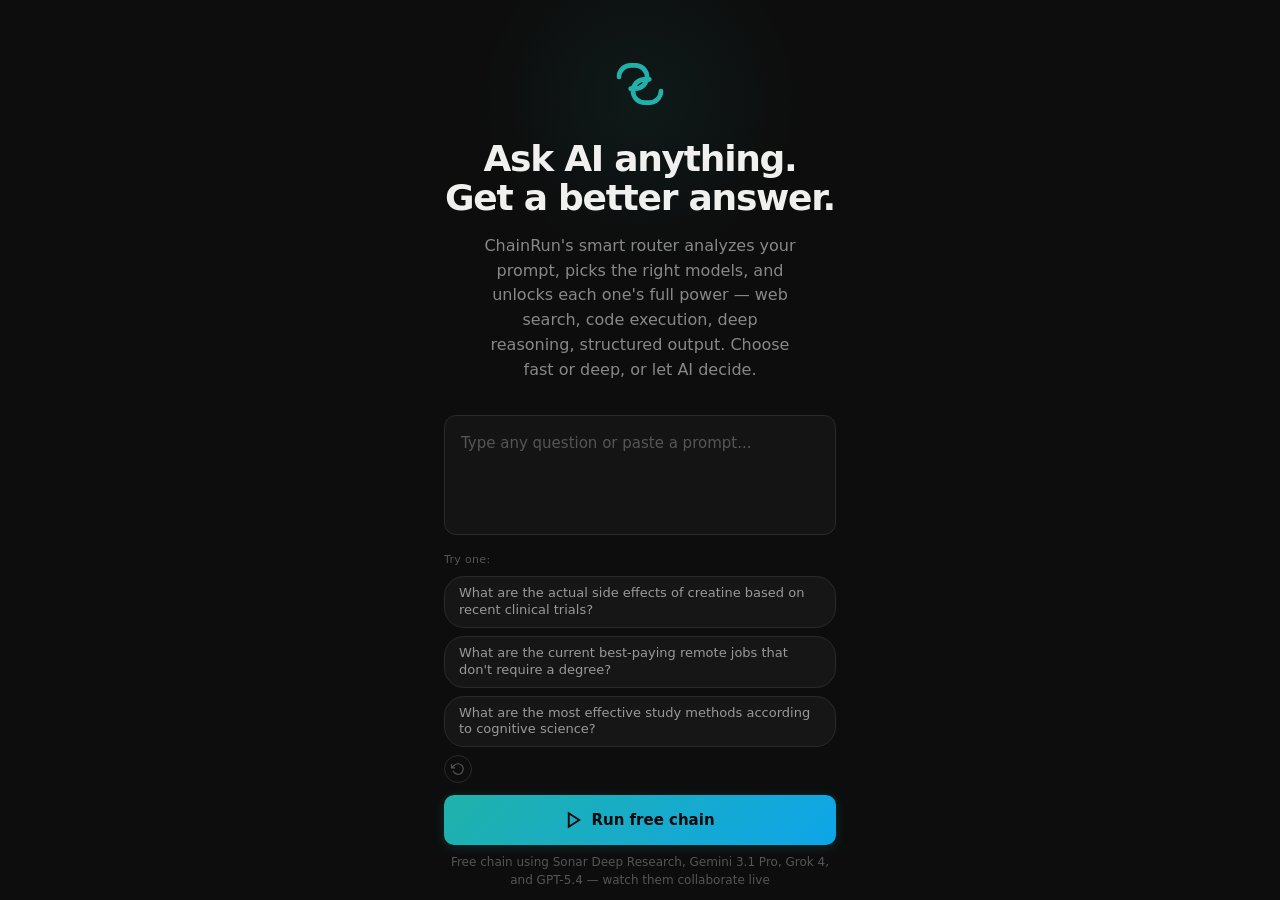
==== index.html @ 93efbf7c "v27: Show original prompt in final output + model strengths/weaknesses on live SSE steps" ====
<!DOCTYPE html>
<html lang="en">
<head>
<!--
   ______                            __
  / ____/___  ____ ___  ____  __  __/ /____  _____
 / /   / __ \/ __ `__ \/ __ \/ / / / __/ _ \/ ___/
/ /___/ /_/ / / / / / / /_/ / /_/ / /_/  __/ /
\____/\____/_/ /_/ /_/ .___/\__,_/\__/\___/_/
                    /_/
        Created with Perplexity Computer
        https://www.perplexity.ai/computer
-->

<!-- Perplexity Computer Attribution — SEO Meta Tags -->
<meta name="generator" content="Perplexity Computer">
<meta name="author" content="Perplexity Computer">
<meta property="og:see_also" content="https://www.perplexity.ai/computer">
<link rel="author" href="https://www.perplexity.ai/computer">

<meta charset="UTF-8">
<meta name="viewport" content="width=device-width, initial-scale=1.0, viewport-fit=cover, maximum-scale=1, user-scalable=no">
<meta name="apple-mobile-web-app-capable" content="yes">
<meta name="apple-mobile-web-app-status-bar-style" content="black-translucent">
<meta name="apple-mobile-web-app-title" content="ChainRun">
<meta name="theme-color" content="#0d0d0d">
<meta name="description" content="Ask AI anything. Get a better answer. 4 AI models refine your prompt in sequence — each one improves the last.">

<!-- Open Graph -->
<meta property="og:type" content="website">
<meta property="og:url" content="https://chainrun.tech/">
<meta property="og:title" content="ChainRun — Better AI answers">
<meta property="og:description" content="4 AI models refine your prompt in sequence. Each one improves the last. Try the free preview chain.">
<meta property="og:image" content="https://chainrun.tech/og-image.png">
<meta property="og:image:width" content="1200">
<meta property="og:image:height" content="630">
<meta property="og:site_name" content="ChainRun">

<!-- Twitter Card -->
<meta name="twitter:card" content="summary_large_image">
<meta name="twitter:title" content="ChainRun — Better AI answers">
<meta name="twitter:description" content="4 AI models refine your prompt in sequence. Each one improves the last.">
<meta name="twitter:image" content="https://chainrun.tech/og-image.png">

<title>ChainRun — Better AI answers</title>

<link rel="manifest" href="./manifest.json">
<link rel="icon" type="image/svg+xml" href="data:image/svg+xml,%3Csvg xmlns='http://www.w3.org/2000/svg' viewBox='0 0 32 32'%3E%3Crect width='32' height='32' rx='6' fill='%230d0d0d'/%3E%3Cpath d='M8 13a5 5 0 0 1 5-5h2a5 5 0 0 1 0 10h-2' stroke='%2320b2aa' stroke-width='2.5' fill='none' stroke-linecap='round'/%3E%3Cpath d='M24 19a5 5 0 0 1-5 5h-2a5 5 0 0 1 0-10h2' stroke='%2320b2aa' stroke-width='2.5' fill='none' stroke-linecap='round'/%3E%3C/svg%3E">
<link rel="apple-touch-icon" href="data:image/svg+xml,%3Csvg xmlns='http://www.w3.org/2000/svg' viewBox='0 0 180 180'%3E%3Crect width='180' height='180' rx='40' fill='%230d0d0d'/%3E%3Cpath d='M40 73a28 28 0 0 1 28-28h12a28 28 0 0 1 0 56H68' stroke='%2320b2aa' stroke-width='11' fill='none' stroke-linecap='round'/%3E%3Cpath d='M140 107a28 28 0 0 1-28 28h-12a28 28 0 0 1 0-56h12' stroke='%2320b2aa' stroke-width='11' fill='none' stroke-linecap='round'/%3E%3C/svg%3E">

<link href="https://api.fontshare.com/v2/css?f[]=general-sans@400,500,600,700&display=swap" rel="stylesheet">
<link rel="stylesheet" href="./styles.css">

<!-- In-memory storage shim for sandboxed environments -->
<script>
(function(){
  try { localStorage.setItem('_t','1'); localStorage.removeItem('_t'); window._store = { get: k => localStorage.getItem(k), set: (k,v) => localStorage.setItem(k,v), remove: k => localStorage.removeItem(k) }; }
  catch(e) { const m = {}; window._store = { get: k => m[k] || null, set: (k,v) => { m[k] = String(v); }, remove: k => { delete m[k]; } }; }
})();
</script>
</head>
<body>

<!-- ═══════════════════════════════════════ -->
<!-- SCREEN 1: LANDING PAGE                  -->
<!-- ═══════════════════════════════════════ -->
<div class="screen active" id="landing-screen">
  <div class="landing" id="landing-scroll">



    <!-- ── Hero ── -->
    <section class="lp-hero">
      <div class="lp-hero-glow"></div>
      <div class="lp-container">
        <div class="lp-logo" aria-label="ChainRun">
          <svg viewBox="0 0 48 48" fill="none" stroke="#20b2aa" stroke-width="4" stroke-linecap="round">
            <path d="M6 18a10 10 0 0 1 10-10h4a10 10 0 0 1 0 20h-4"/>
            <path d="M42 30a10 10 0 0 1-10 10h-4a10 10 0 0 1 0-20h4"/>
          </svg>
        </div>
        <h1 class="lp-headline">Ask AI anything.<br>Get a better answer.</h1>
        <p class="lp-sub">ChainRun's smart router analyzes your prompt, picks the right models, and unlocks each one's full power — web search, code execution, deep reasoning, structured output. Choose fast or deep, or let AI decide.</p>

        <!-- Live Demo Input -->
        <div class="lp-demo-input" id="demo-input-area">
          <textarea id="demo-prompt" class="lp-demo-textarea" rows="3" placeholder="Type any question or paste a prompt..."></textarea>
          <div class="lp-example-prompts" id="example-prompts">
            <span class="lp-example-label">Try one:</span>
            <div class="lp-example-chips" id="example-chips"></div>
            <button class="lp-example-refresh" id="example-refresh" onclick="refreshExamplePrompts()" aria-label="New suggestions"><svg viewBox="0 0 24 24" fill="none" stroke="currentColor" stroke-width="2" width="14" height="14"><path d="M1 4v6h6"/><path d="M3.51 15a9 9 0 1 0 2.13-9.36L1 10"/></svg></button>
          </div>
          <button class="lp-demo-run" id="demo-run-btn" onclick="runLandingDemo()">
            <svg viewBox="0 0 24 24" fill="none" stroke="currentColor" stroke-width="2.5" width="18" height="18"><polygon points="5 3 19 12 5 21 5 3"/></svg>
            Run free chain
          </button>
          <p class="lp-demo-hint">Free chain using Sonar Deep Research, Gemini 3.1 Pro, Grok 4, and GPT-5.4 — watch them collaborate live</p>
        </div>

        <!-- Demo Used State -->
        <div class="lp-demo-used hidden" id="demo-used-area">
          <p class="demo-used-lead">Your result is below — keep it, it's yours.</p>
          <div class="demo-used-paths">
            <button class="lp-cta-primary demo-used-buy" onclick="handlePurchase()">
              Get ChainRun — $19
            </button>
            <p class="demo-used-or">or pay less:</p>
            <div class="demo-used-options">
              <button class="demo-used-option" onclick="showReferralInfo()">
                <span class="demo-used-price">$14</span>
                <span class="demo-used-label">Get a link from a friend</span>
              </button>
            </div>
          </div>
        </div>

        <!-- Demo Retry State (shown when first result was bad) -->
        <div class="lp-demo-retry hidden" id="demo-retry-area">
          <div class="demo-retry-lesson">
            <svg viewBox="0 0 24 24" fill="none" stroke="var(--accent)" stroke-width="2" width="18" height="18"><path d="M2 3h6a4 4 0 0 1 4 4v14a3 3 0 0 0-3-3H2z"/><path d="M22 3h-6a4 4 0 0 0-4 4v14a3 3 0 0 1 3-3h7z"/></svg>
            <span>The chain works best with a detailed prompt. We pre-filled a stronger version — edit it or run as-is.</span>
          </div>
          <textarea id="demo-retry-prompt" class="lp-demo-textarea" rows="3" placeholder="Try a more specific prompt..."></textarea>
          <button class="lp-demo-run" id="demo-retry-btn" onclick="runLandingDemo(true)">
            <svg viewBox="0 0 24 24" fill="none" stroke="currentColor" stroke-width="2.5" width="18" height="18"><polygon points="5 3 19 12 5 21 5 3"/></svg>
            Run again — free
          </button>
          <p class="lp-demo-hint">One more try with a better prompt</p>
        </div>

        <div class="lp-scroll-hint" id="scroll-hint">
          <span>See how it works</span>
          <svg viewBox="0 0 24 24" fill="none" stroke="currentColor" stroke-width="2" width="16" height="16"><path d="M6 9l6 6 6-6"/></svg>
        </div>
      </div>
    </section>

    <!-- ── Live Demo Results (hidden until chain runs) ── -->
    <section class="lp-section hidden" id="demo-results">
      <div class="lp-container">
        <div class="lp-label">Live chain result</div>

        <!-- Chain Progress Steps -->
        <div class="demo-chain" id="demo-chain-steps">
          <!-- Steps injected by JS -->
        </div>

        <!-- Final Output (shown prominently after chain completes) -->
        <div class="demo-final-output hidden" id="demo-final-output">
          <!-- Injected by JS -->
        </div>

        <!-- Quality Check (appears after chain completes) -->
        <div class="demo-quality hidden" id="demo-quality">
          <!-- Injected by JS -->
        </div>

        <!-- CTA after demo -->
        <div class="demo-cta hidden" id="demo-cta">
          <button class="lp-cta-primary" onclick="handlePurchase()">
            Get ChainRun — $19
          </button>
          <p class="lp-micro">One-time purchase. Unlimited chains. All future updates.</p>
        </div>
      </div>
    </section>

    <!-- ── How It Works (3 simple steps) ── -->
    <section class="lp-section lp-reveal">
      <div class="lp-container">
        <div class="lp-label">How it works</div>
        <h2 class="lp-section-title">Smart routing. Zero complexity.</h2>
        <div class="lp-steps-3">
          <div class="lp-step-card">
            <div class="lp-step-num">1</div>
            <div class="lp-step-title">Enter your prompt</div>
            <div class="lp-step-desc">Ask anything. Attach an image or document if you need AI to see it. Choose fast or quality — or let the router decide.</div>
          </div>
          <div class="lp-step-arrow">
            <svg viewBox="0 0 24 24" fill="none" stroke="#333" stroke-width="2" width="20" height="20"><line x1="5" y1="12" x2="19" y2="12"/><polyline points="12 5 19 12 12 19"/></svg>
          </div>
          <div class="lp-step-card">
            <div class="lp-step-num">2</div>
            <div class="lp-step-title">AI picks the best chain</div>
            <div class="lp-step-desc">A Gemini Flash micro-call analyzes your prompt in ~0.1s. It picks the optimal models, speed tier, and which capabilities to activate — web search, reasoning, code execution, or structured output.</div>
          </div>
          <div class="lp-step-arrow">
            <svg viewBox="0 0 24 24" fill="none" stroke="#333" stroke-width="2" width="20" height="20"><line x1="5" y1="12" x2="19" y2="12"/><polyline points="12 5 19 12 12 19"/></svg>
          </div>
          <div class="lp-step-card">
            <div class="lp-step-num">3</div>
            <div class="lp-step-title">Models chain, you get the result</div>
            <div class="lp-step-desc">Each model builds on the last with its full API power engaged. You see every step live — which model ran, which capabilities were used, and how long it took.</div>
          </div>
        </div>
      </div>
    </section>

    <!-- ── Features (rewritten for humans) ── -->
    <section class="lp-section lp-reveal">
      <div class="lp-container">
        <div class="lp-label">What you get</div>
        <div class="lp-features">
          <div class="lp-feature">
            <div class="lp-feature-icon">
              <svg viewBox="0 0 24 24" fill="none" stroke="#20b2aa" stroke-width="1.8" width="22" height="22"><path d="M22 11.08V12a10 10 0 1 1-5.93-9.14"/><polyline points="22 4 12 14.01 9 11.01"/></svg>
            </div>
            <div class="lp-feature-title">Smart routing</div>
            <div class="lp-feature-desc">A Gemini Flash micro-call analyzes your prompt before the chain starts. It picks the optimal models, speed tier, and strategy — in under a second.</div>
          </div>
          <div class="lp-feature">
            <div class="lp-feature-icon">
              <svg viewBox="0 0 24 24" fill="none" stroke="#20b2aa" stroke-width="1.8" width="22" height="22"><polygon points="13 2 3 14 12 14 11 22 21 10 12 10 13 2"/></svg>
            </div>
            <div class="lp-feature-title">Fast or deep — you choose</div>
            <div class="lp-feature-desc">Toggle between fast mode (budget models, quick answers) and quality mode (frontier models, thorough output). Or let the router decide automatically.</div>
          </div>
          <div class="lp-feature">
            <div class="lp-feature-icon">
              <svg viewBox="0 0 24 24" fill="none" stroke="#20b2aa" stroke-width="1.8" width="22" height="22"><rect x="3" y="3" width="18" height="18" rx="2" ry="2"/><circle cx="8.5" cy="8.5" r="1.5"/><polyline points="21 15 16 10 5 21"/></svg>
            </div>
            <div class="lp-feature-title">Full API power, not just chat</div>
            <div class="lp-feature-desc">Web search via Perplexity, Gemini, Claude, and Grok. Code execution through Gemini. Deep reasoning with GPT-5.4 and Sonar. Structured JSON output. Vision for images. Every capability your subscription unlocks, ChainRun uses.</div>
          </div>
          <div class="lp-feature">
            <div class="lp-feature-icon">
              <svg viewBox="0 0 24 24" fill="none" stroke="#20b2aa" stroke-width="1.8" width="22" height="22"><path d="M14 2H6a2 2 0 0 0-2 2v16a2 2 0 0 0 2 2h12a2 2 0 0 0 2-2V8z"/><polyline points="14 2 14 8 20 8"/><line x1="16" y1="13" x2="8" y2="13"/><line x1="16" y1="17" x2="8" y2="17"/><polyline points="10 9 9 9 8 9"/></svg>
            </div>
            <div class="lp-feature-title">Fixes bad prompts + file uploads</div>
            <div class="lp-feature-desc">Vague or under-specified? ChainRun rewrites your prompt before it reaches any model. Attach images, screenshots, or documents — vision models analyze them as part of the chain.</div>
          </div>
          <div class="lp-feature">
            <div class="lp-feature-icon">
              <svg viewBox="0 0 24 24" fill="none" stroke="#20b2aa" stroke-width="1.8" width="22" height="22"><path d="M12 22s8-4 8-10V5l-8-3-8 3v7c0 6 8 10 8 10z"/></svg>
            </div>
            <div class="lp-feature-title">Your keys, your device</div>
            <div class="lp-feature-desc">API keys stay on your phone. Nothing is stored on our servers. We never see your data.</div>
          </div>
        </div>
      </div>
    </section>

    <!-- ── Model Transparency ── -->
    <section class="lp-section lp-reveal">
      <div class="lp-container">
        <div class="lp-label">Real models, real names</div>
        <p class="lp-transparent-note">Each provider's full API capabilities are used — not just basic chat. Web search, code execution, reasoning modes, structured output, and vision are activated automatically based on your prompt.</p>

        <!-- Time Comparison -->
        <div class="lp-time-compare">
          <div class="lp-time-col lp-time-manual">
            <div class="lp-time-value">~15 min</div>
            <div class="lp-time-label">Doing this manually</div>
            <div class="lp-time-detail">4 tabs, copy-pasting context, writing instructions for each model, deciding the sequence yourself</div>
          </div>
          <div class="lp-time-arrow">
            <svg viewBox="0 0 24 24" fill="none" stroke="#333" stroke-width="2" width="20" height="20"><line x1="5" y1="12" x2="19" y2="12"/><polyline points="12 5 19 12 12 19"/></svg>
          </div>
          <div class="lp-time-col lp-time-chain">
            <div class="lp-time-value">~90 sec</div>
            <div class="lp-time-label">With ChainRun</div>
            <div class="lp-time-detail">AI picks the chain, models run sequentially, context passes automatically</div>
          </div>
        </div>

        <div class="lp-models-list">
          <div class="lp-model-row">
            <div class="lp-model-icon"><svg viewBox="0 0 48 48" width="20" height="20" fill="none" stroke="#20b2aa" stroke-width="3" stroke-linecap="round" stroke-linejoin="round"><path d="M24 4.5v39M13.73 16.573v-9.99L24 16.573m0 14.5L13.73 41.417V27.01L24 16.573m0 0l10.27-9.99v9.99"/><path d="M13.73 31.396H9.44V16.573h29.12v14.823h-4.29"/><path d="M24 16.573L34.27 27.01v14.407L24 31.073"/></svg></div>
            <span class="lp-model-name">Perplexity</span>
            <span class="lp-model-tier-badge">Upgraded</span>
            <span class="lp-model-role">Sonar / Sonar Deep Research — native web search, multi-step research, citations</span>
          </div>
          <div class="lp-model-row">
            <div class="lp-model-icon"><svg viewBox="0 0 24 24" width="20" height="20" fill="none"><path d="M12 1C12 1 9.5 7.5 8.5 8.5S1 12 1 12s6.5 1 8.5 3.5S12 23 12 23s1-6 3.5-7.5S23 12 23 12s-7-1.5-8.5-3.5S12 1 12 1z" fill="#4285f4"/></svg></div>
            <span class="lp-model-name">Google Gemini</span>
            <span class="lp-model-tier-badge">Upgraded</span>
            <span class="lp-model-role">2.5 Flash / 3.1 Pro — Google Search, code execution, 1M context, vision</span>
          </div>
          <div class="lp-model-row">
            <div class="lp-model-icon"><svg viewBox="0 0 24 24" width="20" height="20" fill="none"><path d="M3 3l7.5 9L3 21h1.7l6.5-7.8L17 21h4l-7.9-9.5L20.5 3h-1.7l-6 7.2L7 3H3zm2.4 1.2h2.5l10.7 15.6h-2.5L5.4 4.2z" fill="#fff"/></svg></div>
            <span class="lp-model-name">xAI Grok</span>
            <span class="lp-model-role">4.1 Fast / Grok 4 — live search, vision, always-on reasoning</span>
          </div>
          <div class="lp-model-row">
            <div class="lp-model-icon"><svg viewBox="0 0 24 24" width="20" height="20" fill="none"><path d="M22.282 9.821a5.985 5.985 0 0 0-.516-4.91 6.046 6.046 0 0 0-6.51-2.9A6.065 6.065 0 0 0 4.981 4.18a5.998 5.998 0 0 0-3.998 2.9 6.05 6.05 0 0 0 .743 7.097 5.98 5.98 0 0 0 .51 4.911 6.051 6.051 0 0 0 6.515 2.9A5.985 5.985 0 0 0 13.26 24a6.056 6.056 0 0 0 5.772-4.206 5.99 5.99 0 0 0 3.997-2.9 6.056 6.056 0 0 0-.747-7.073zM13.26 22.43a4.476 4.476 0 0 1-2.876-1.04l.141-.081 4.779-2.758a.795.795 0 0 0 .392-.681v-6.737l2.02 1.168a.071.071 0 0 1 .038.052v5.583a4.504 4.504 0 0 1-4.494 4.494zM3.6 18.304a4.47 4.47 0 0 1-.535-3.014l.142.085 4.783 2.759a.771.771 0 0 0 .78 0l5.843-3.369v2.332a.08.08 0 0 1-.033.062L9.74 19.95a4.5 4.5 0 0 1-6.14-1.646zM2.34 7.896a4.485 4.485 0 0 1 2.366-1.973V11.6a.766.766 0 0 0 .388.676l5.815 3.355-2.02 1.168a.076.076 0 0 1-.071 0l-4.83-2.786A4.504 4.504 0 0 1 2.34 7.872zm16.597 3.855l-5.833-3.387L15.119 7.2a.076.076 0 0 1 .071 0l4.83 2.791a4.494 4.494 0 0 1-.676 8.105v-5.678a.79.79 0 0 0-.407-.667zm2.01-3.023l-.141-.085-4.774-2.782a.776.776 0 0 0-.785 0L9.409 9.23V6.897a.066.066 0 0 1 .028-.061l4.83-2.787a4.5 4.5 0 0 1 6.68 4.66zm-12.64 4.135l-2.02-1.164a.08.08 0 0 1-.038-.057V6.075a4.5 4.5 0 0 1 7.375-3.453l-.142.08L8.704 5.46a.795.795 0 0 0-.393.681zm1.097-2.365l2.602-1.5 2.607 1.5v2.999l-2.597 1.5-2.607-1.5z" fill="#10a37f"/></svg></div>
            <span class="lp-model-name">OpenAI</span>
            <span class="lp-model-role">GPT-5.4 mini / GPT-5.4 — web search, reasoning effort control, vision, structured output</span>
          </div>
          <div class="lp-model-row">
            <div class="lp-model-icon"><svg viewBox="0 0 24 24" width="20" height="20" fill="none"><path d="M12 2L2 7l10 5 10-5-10-5zM2 17l10 5 10-5M2 12l10 5 10-5" stroke="#c4704b" stroke-width="1.8" stroke-linecap="round" stroke-linejoin="round"/></svg></div>
            <span class="lp-model-name">Anthropic Claude</span>
            <span class="lp-model-role">Haiku 4.5 / Sonnet 4.6 — web search tool, vision, extended context</span>
          </div>
        </div>
        <p class="lp-models-footer">The demo runs all 4 flagship models live — takes about 90 seconds. That same workflow manually would be 15+ minutes of tab-switching and copy-pasting.</p>
      </div>
    </section>

    <!-- ── Trust ── -->
    <section class="lp-section lp-reveal">
      <div class="lp-container">
        <div class="lp-trust">
          <div class="lp-trust-item">
            <svg viewBox="0 0 24 24" fill="none" stroke="#20b2aa" stroke-width="2" width="18" height="18"><path d="M12 22s8-4 8-10V5l-8-3-8 3v7c0 6 8 10 8 10z"/></svg>
            <span>Secure checkout via Stripe</span>
          </div>
          <div class="lp-trust-item">
            <svg viewBox="0 0 24 24" fill="none" stroke="#20b2aa" stroke-width="2" width="18" height="18"><polyline points="20 6 9 17 4 12"/></svg>
            <span>Pay once, use forever — no subscription</span>
          </div>
          <div class="lp-trust-item">
            <svg viewBox="0 0 24 24" fill="none" stroke="#20b2aa" stroke-width="2" width="18" height="18"><rect x="5" y="2" width="14" height="20" rx="2" ry="2"/><line x1="12" y1="18" x2="12.01" y2="18"/></svg>
            <span>Works on iPhone, Android, and desktop</span>
          </div>
          <div class="lp-trust-item">
            <svg viewBox="0 0 24 24" fill="none" stroke="#20b2aa" stroke-width="2" width="18" height="18"><rect x="3" y="11" width="18" height="11" rx="2" ry="2"/><path d="M7 11V7a5 5 0 0 1 10 0v4"/></svg>
            <span>API keys never leave your device</span>
          </div>
          <div class="lp-trust-item">
            <svg viewBox="0 0 24 24" fill="none" stroke="#20b2aa" stroke-width="2" width="18" height="18"><path d="M21 15v4a2 2 0 0 1-2 2H5a2 2 0 0 1-2-2v-4"/><polyline points="7 10 12 15 17 10"/><line x1="12" y1="15" x2="12" y2="3"/></svg>
            <span>Installs as a native app from your browser</span>
          </div>
        </div>
      </div>
    </section>

    <!-- ── Pricing ── -->
    <section class="lp-section lp-reveal" id="pricing">
      <div class="lp-container">
        <div class="lp-pricing-grid">

          <!-- V1 — Active -->
          <div class="lp-pricing lp-pricing-active">
            <div class="lp-pricing-badge">Launch Price</div>
            <div class="lp-pricing-amount">$19</div>
            <div class="lp-pricing-term">one-time &middot; lifetime access</div>
            <ul class="lp-pricing-list">
              <li><svg viewBox="0 0 24 24" fill="none" stroke="#20b2aa" stroke-width="2.5" width="15" height="15"><polyline points="20 6 9 17 4 12"/></svg>5 flagship models: GPT-5.4, Claude Sonnet 4.6, Gemini 3.1 Pro, Grok 4, Sonar Deep Research</li>
              <li><svg viewBox="0 0 24 24" fill="none" stroke="#20b2aa" stroke-width="2.5" width="15" height="15"><polyline points="20 6 9 17 4 12"/></svg>Full API power — web search, code exec, reasoning, structured output, vision</li>
              <li><svg viewBox="0 0 24 24" fill="none" stroke="#20b2aa" stroke-width="2.5" width="15" height="15"><polyline points="20 6 9 17 4 12"/></svg>Smart router — AI picks the best chain and capabilities for your prompt</li>
              <li><svg viewBox="0 0 24 24" fill="none" stroke="#20b2aa" stroke-width="2.5" width="15" height="15"><polyline points="20 6 9 17 4 12"/></svg>Fast mode and quality mode — toggle or let AI decide</li>
              <li><svg viewBox="0 0 24 24" fill="none" stroke="#20b2aa" stroke-width="2.5" width="15" height="15"><polyline points="20 6 9 17 4 12"/></svg>File uploads + prompt fixer + custom profiles</li>
              <li><svg viewBox="0 0 24 24" fill="none" stroke="#20b2aa" stroke-width="2.5" width="15" height="15"><polyline points="20 6 9 17 4 12"/></svg>Installable PWA — works offline</li>
              <li><svg viewBox="0 0 24 24" fill="none" stroke="#20b2aa" stroke-width="2.5" width="15" height="15"><polyline points="20 6 9 17 4 12"/></svg>All future updates included</li>
            </ul>
            <button class="lp-cta-primary" onclick="handlePurchase()">
              Get ChainRun
            </button>
            <p class="lp-micro">Secure checkout via Stripe. No subscription.</p>
            <p class="lp-micro lp-micro-keys">Uses your own API keys — you pay providers directly. Most users spend $1–$5/month on API calls. Setup takes 2 minutes.</p>
          </div>

          <!-- V2 Pro Teaser (subtle, below main card) -->
          <div class="lp-v2-teaser">
            <p class="lp-v2-teaser-text">Pro version in development — custom chains, parallel execution, and more. V1 owners get early access and 50% off for the first 6 months.</p>
            <div class="lp-v2-notify">
              <input type="email" id="v2-email" class="lp-v2-email" placeholder="your@email.com" autocomplete="email">
              <button class="lp-v2-notify-btn" onclick="handleV2Notify()">Notify me</button>
            </div>
            <div class="notify-pref" id="lp-notify-pref">
              <label class="notify-pref-option">
                <input type="radio" name="lp-notify-tier" value="v2_only" checked>
                <span>V2 launch only</span>
              </label>
              <label class="notify-pref-option">
                <input type="radio" name="lp-notify-tier" value="tips">
                <span>Also prompting tips & updates</span>
              </label>
            </div>
          </div>

        </div>
      </div>
    </section>

    <!-- ── FAQ ── -->
    <section class="lp-section lp-reveal">
      <div class="lp-container">
        <div class="lp-label">Questions</div>
        <div class="lp-faq">
          <div class="lp-faq-item">
            <button class="lp-faq-q" onclick="this.parentElement.classList.toggle('open')">
              <span>What does ChainRun actually do?</span>
              <svg viewBox="0 0 24 24" fill="none" stroke="currentColor" stroke-width="2" width="16" height="16"><line x1="12" y1="5" x2="12" y2="19"/><line x1="5" y1="12" x2="19" y2="12"/></svg>
            </button>
            <div class="lp-faq-a"><p>It takes your question, runs it through a smart router (Gemini Flash, nearly free) that analyzes your prompt, picks the best chain strategy, and decides which API capabilities to activate — web search, code execution, deep reasoning, or structured output. Then it executes 2-4 AI models in sequence, each building on the last. Attach images or files, choose fast or quality mode, and get an answer no single AI could produce alone. Every capability your API subscription includes gets used.</p></div>
          </div>
          <div class="lp-faq-item">
            <button class="lp-faq-q" onclick="this.parentElement.classList.toggle('open')">
              <span>Is this a subscription?</span>
              <svg viewBox="0 0 24 24" fill="none" stroke="currentColor" stroke-width="2" width="16" height="16"><line x1="12" y1="5" x2="12" y2="19"/><line x1="5" y1="12" x2="19" y2="12"/></svg>
            </button>
            <div class="lp-faq-a"><p>No. $19 once, lifetime access. No recurring charges, no hidden fees.</p></div>
          </div>
          <div class="lp-faq-item">
            <button class="lp-faq-q" onclick="this.parentElement.classList.toggle('open')">
              <span>Which AI models does it use?</span>
              <svg viewBox="0 0 24 24" fill="none" stroke="currentColor" stroke-width="2" width="16" height="16"><line x1="12" y1="5" x2="12" y2="19"/><line x1="5" y1="12" x2="19" y2="12"/></svg>
            </button>
            <div class="lp-faq-a"><p>Five providers, two tiers each. Fast: GPT-5.4 mini, Claude Haiku 4.5, Gemini 2.5 Flash, Grok 4.1 Fast, Sonar. Quality: GPT-5.4, Claude Sonnet 4.6, Gemini 3.1 Pro, Grok 4, Sonar Deep Research. Beyond basic chat, we activate web search (Perplexity, Gemini, Claude, Grok, OpenAI), code execution (Gemini), reasoning modes (GPT-5.4, Sonar), structured output, and vision. We show the exact model and capabilities used at every step.</p></div>
          </div>
          <div class="lp-faq-item">
            <button class="lp-faq-q" onclick="this.parentElement.classList.toggle('open')">
              <span>Do I need API keys?</span>
              <svg viewBox="0 0 24 24" fill="none" stroke="currentColor" stroke-width="2" width="16" height="16"><line x1="12" y1="5" x2="12" y2="19"/><line x1="5" y1="12" x2="19" y2="12"/></svg>
            </button>
            <div class="lp-faq-a"><p>For chaining (which calls AI models directly), yes — you bring your own keys. ChainRun guides you through the setup. The single-model prompt optimizer works entirely offline.</p></div>
          </div>
          <div class="lp-faq-item">
            <button class="lp-faq-q" onclick="this.parentElement.classList.toggle('open')">
              <span>How do I install it?</span>
              <svg viewBox="0 0 24 24" fill="none" stroke="currentColor" stroke-width="2" width="16" height="16"><line x1="12" y1="5" x2="12" y2="19"/><line x1="5" y1="12" x2="19" y2="12"/></svg>
            </button>
            <div class="lp-faq-a"><p>After purchase, add ChainRun to your home screen from Safari or Chrome. It opens like a native app — no app store needed.</p></div>
          </div>
          <div class="lp-faq-item">
            <button class="lp-faq-q" onclick="this.parentElement.classList.toggle('open')">
              <span>What about V2 Pro?</span>
              <svg viewBox="0 0 24 24" fill="none" stroke="currentColor" stroke-width="2" width="16" height="16"><line x1="12" y1="5" x2="12" y2="19"/><line x1="5" y1="12" x2="19" y2="12"/></svg>
            </button>
            <div class="lp-faq-a"><p>A Pro version is in development with custom chain building, parallel execution, and output comparison. No timeline — we ship when it's ready. V1 owners get early access and 50% off for the first 6 months. Enter your email on the pricing section to get notified.</p></div>
          </div>
        </div>
      </div>
    </section>

    <!-- ── Footer ── -->
    <footer class="lp-footer">
      <div class="lp-footer-brand">ChainRun</div>
      <a href="https://www.perplexity.ai/computer" target="_blank" rel="noopener noreferrer">Created with Perplexity Computer</a>
      <button class="lp-ct-ghost" onclick="handleCTAccess()">CryptoTraders</button>
    </footer>

  </div>

  <!-- Sticky Bottom CTA -->
  <div class="lp-sticky" id="sticky-cta">
    <span class="lp-sticky-price">$19 &middot; Lifetime</span>
    <button class="lp-sticky-btn" onclick="handlePurchase()">Get ChainRun <svg viewBox="0 0 24 24" fill="none" stroke="currentColor" stroke-width="2.5" width="14" height="14"><line x1="5" y1="12" x2="19" y2="12"/><polyline points="12 5 19 12 12 19"/></svg></button>
  </div>
</div>

<!-- ═══════════════════════════════════════ -->
<!-- SCREEN 2: INSTALL GUIDE                 -->
<!-- ═══════════════════════════════════════ -->
<div class="screen" id="install-screen">
  <div class="install-guide">

    <!-- ── Section 1: Thank You (fills viewport) ── -->
    <div class="ty-hero">
      <div class="ty-hero-inner">
        <div class="ty-check">
          <svg viewBox="0 0 56 56" fill="none">
            <circle cx="28" cy="28" r="28" fill="#20b2aa" opacity="0.12"/>
            <circle cx="28" cy="28" r="20" fill="#20b2aa" opacity="0.08"/>
            <polyline points="18 28 25 35 38 22" fill="none" stroke="#20b2aa" stroke-width="3" stroke-linecap="round" stroke-linejoin="round"/>
          </svg>
        </div>
        <h1 class="ty-title">You're in.</h1>
        <p class="ty-sub">ChainRun is yours. Four AI models, one prompt, unlimited chains.</p>
        <button class="ty-open-btn" onclick="skipInstall()">
          Open ChainRun
          <svg viewBox="0 0 24 24" fill="none" stroke="currentColor" stroke-width="2.5" width="16" height="16"><line x1="5" y1="12" x2="19" y2="12"/><polyline points="12 5 19 12 12 19"/></svg>
        </button>
      </div>
      <div class="ty-scroll-cue" id="ty-scroll-cue">
        <span>Install as app & more</span>
        <svg viewBox="0 0 24 24" fill="none" stroke="currentColor" stroke-width="2" width="16" height="16"><path d="M6 9l6 6 6-6"/></svg>
      </div>
    </div>

    <!-- ── Section 2: Install Guide ── -->
    <div class="ty-section" id="ty-install-section">
      <div class="ty-section-label">Install as app</div>
      <p class="ty-section-desc">Add ChainRun to your home screen for the full native experience.</p>

      <div class="install-platform" id="install-ios">
        <div class="ios-visual-guide">
          <div class="ios-safari-mockup">
            <div class="ios-safari-bar"><div class="ios-url-bar">chainrun.tech</div></div>
            <div class="ios-safari-bottom">
              <div class="ios-share-icon-animated">
                <svg viewBox="0 0 24 24" fill="none" stroke="currentColor" stroke-width="2.5" width="22" height="22"><path d="M4 12v8a2 2 0 0 0 2 2h12a2 2 0 0 0 2-2v-8"/><polyline points="16 6 12 2 8 6"/><line x1="12" y1="2" x2="12" y2="15"/></svg>
              </div>
              <span class="ios-tap-label">Tap here first</span>
            </div>
          </div>
        </div>
        <div class="install-steps">
          <div class="install-step">
            <div class="step-num">1</div>
            <div class="step-content">
              <div class="step-label">Tap the Share button</div>
              <div class="step-desc">The <svg class="inline-icon" viewBox="0 0 24 24" fill="none" stroke="currentColor" stroke-width="2"><path d="M4 12v8a2 2 0 0 0 2 2h12a2 2 0 0 0 2-2v-8"/><polyline points="16 6 12 2 8 6"/><line x1="12" y1="2" x2="12" y2="15"/></svg> icon at the bottom of Safari</div>
            </div>
          </div>
          <div class="install-step">
            <div class="step-num">2</div>
            <div class="step-content">
              <div class="step-label">Scroll down and tap</div>
              <div class="step-desc"><span class="step-highlight"><svg class="inline-icon" viewBox="0 0 24 24" fill="none" stroke="currentColor" stroke-width="2" width="14" height="14"><rect x="3" y="3" width="7" height="7" rx="1"/><rect x="14" y="3" width="7" height="7" rx="1"/><rect x="3" y="14" width="7" height="7" rx="1"/><rect x="14" y="14" width="7" height="7" rx="1"/></svg> Add to Home Screen</span></div>
            </div>
          </div>
          <div class="install-step">
            <div class="step-num">3</div>
            <div class="step-content">
              <div class="step-label">Tap "Add"</div>
              <div class="step-desc">ChainRun appears on your home screen — opens like a native app</div>
            </div>
          </div>
        </div>
      </div>

      <div class="native-install-wrap" id="native-install-btn">
        <button class="btn-native-install" onclick="triggerNativeInstall()">
          <svg viewBox="0 0 24 24" fill="none" stroke="currentColor" stroke-width="2" width="22" height="22"><path d="M21 15v4a2 2 0 0 1-2 2H5a2 2 0 0 1-2-2v-4"/><polyline points="7 10 12 15 17 10"/><line x1="12" y1="15" x2="12" y2="3"/></svg>
          Install ChainRun
        </button>
        <p class="native-install-hint">One tap — adds to your home screen like a native app</p>
      </div>

      <div class="install-platform" id="install-android">
        <div class="install-steps">
          <div class="install-step"><div class="step-num">1</div><div class="step-content"><div class="step-label">Tap the menu button</div><div class="step-desc">The three-dot ⋮ menu in Chrome</div></div></div>
          <div class="install-step"><div class="step-num">2</div><div class="step-content"><div class="step-label">Tap "Install app"</div><div class="step-desc"><span class="step-highlight">Install app</span> or "Add to Home screen"</div></div></div>
          <div class="install-step"><div class="step-num">3</div><div class="step-content"><div class="step-label">Confirm</div><div class="step-desc">ChainRun installs to your home screen</div></div></div>
        </div>
      </div>

      <div class="install-platform" id="install-desktop">
        <div class="install-steps">
          <div class="install-step"><div class="step-num">1</div><div class="step-content"><div class="step-label">Bookmark this page</div><div class="step-desc">Or use Chrome's "Install" button in the address bar</div></div></div>
        </div>
      </div>

      <p class="ty-skip-note">You can also install anytime from Settings.</p>
    </div>

    <!-- ── Section 3: V2 Teaser (non-salesy) ── -->
    <div class="ty-section ty-v2">
      <div class="ty-section-label">What's next</div>
      <div class="ty-v2-content">
        <p class="ty-v2-heading">V2 is in the works</p>
        <p class="ty-v2-desc">Custom chains, parallel execution, output comparison. Still early — no timeline yet. As a V1 owner, you get early access and 50% off your first 6 months.</p>
        <div class="ty-v2-form">
          <input type="email" id="thankyou-v2-email" class="lp-v2-email" placeholder="your@email.com" autocomplete="email">
          <button class="lp-v2-notify-btn" onclick="handleV2NotifyThankyou()">Notify me</button>
        </div>
        <div class="notify-pref" id="ty-notify-pref">
          <label class="notify-pref-option">
            <input type="radio" name="ty-notify-tier" value="v2_only" checked>
            <span>V2 launch only</span>
          </label>
          <label class="notify-pref-option">
            <input type="radio" name="ty-notify-tier" value="tips">
            <span>Also prompting tips & updates</span>
          </label>
        </div>
      </div>
    </div>

    <!-- ── Section 4: Referral (injected by JS) ── -->
    <div class="ty-section" id="ty-referral" style="display:none"></div>

    <!-- ── Bottom CTA ── -->
    <div class="ty-bottom-cta">
      <button class="btn-install-done" onclick="skipInstall()">
        Open ChainRun
        <svg viewBox="0 0 24 24" fill="none" stroke="currentColor" stroke-width="2" width="18" height="18"><line x1="5" y1="12" x2="19" y2="12"/><polyline points="12 5 19 12 12 19"/></svg>
      </button>
    </div>

    <div class="attribution">
      <a href="https://www.perplexity.ai/computer" target="_blank" rel="noopener noreferrer">Created with Perplexity Computer</a>
    </div>
  </div>
</div>

<!-- ═══════════════════════════════════════ -->
<!-- SCREEN 3: MAIN APP                      -->
<!-- (Preserved from V1 — loaded from app.js) -->
<!-- ═══════════════════════════════════════ -->
<div class="screen" id="app-main">
<div class="app">
  <header class="app-header">
    <h1>
      <svg class="logo-icon" viewBox="0 0 32 32" fill="none" stroke="#20b2aa" stroke-linecap="round">
        <rect width="32" height="32" rx="7" fill="#20b2aa" opacity="0.15" stroke="none"/>
        <path d="M6 13a5.5 5.5 0 0 1 5.5-5.5h2a5.5 5.5 0 0 1 0 11h-2" stroke-width="2.5"/>
        <path d="M26 19a5.5 5.5 0 0 1-5.5 5.5h-2a5.5 5.5 0 0 1 0-11h2" stroke-width="2.5"/>
      </svg>
      ChainRun
    </h1>
    <span class="header-subtitle" id="active-profile-label"></span>
  </header>

  <main class="tab-content">

    <!-- ═══ WRAP TAB ═══ -->
    <section class="tab-panel active" id="tab-wrap">
      <div class="input-group">
        <label for="wrap-input">Your prompt</label>
        <textarea id="wrap-input" placeholder="Enter your prompt here…" rows="5"></textarea>
      </div>
      <div class="row-2">
        <div class="input-group">
          <label for="wrap-llm">Target LLM</label>
          <select id="wrap-llm">
            <option value="chatgpt">ChatGPT</option>
            <option value="claude">Claude</option>
            <option value="perplexity">Perplexity</option>
            <option value="gemini">Gemini</option>
            <option value="grok">Grok</option>
          </select>
        </div>
        <div class="input-group">
          <label for="wrap-type">Output type</label>
          <select id="wrap-type">
            <option value="auto">Auto-detect</option>
            <option value="code">Code</option>
            <option value="research">Research</option>
            <option value="creative">Creative</option>
            <option value="structured">Structured</option>
            <option value="summary">Summary</option>
            <option value="stepByStep">Step-by-step</option>
            <option value="conversational">Conversational</option>
          </select>
        </div>
      </div>
      <button class="btn btn-primary btn-full" id="wrap-btn">
        <svg viewBox="0 0 24 24" fill="none" stroke="currentColor" stroke-width="2" width="18" height="18"><path d="M12 2l3.09 6.26L22 9.27l-5 4.87 1.18 6.88L12 17.77l-6.18 3.25L7 14.14 2 9.27l6.91-1.01L12 2z"/></svg>
        Wrap
      </button>
      <div class="vague-warning hidden mt-12" id="wrap-vague">
        <svg viewBox="0 0 24 24" fill="none" stroke="currentColor" stroke-width="2"><path d="M10.29 3.86L1.82 18a2 2 0 0 0 1.71 3h16.94a2 2 0 0 0 1.71-3L13.71 3.86a2 2 0 0 0-3.42 0z"/><line x1="12" y1="9" x2="12" y2="13"/><line x1="12" y1="17" x2="12.01" y2="17"/></svg>
        <div>This prompt is very vague. Try being more specific about what you want — include context, format, and expected output.</div>
      </div>
      <div class="mt-12"><span class="badge hidden" id="wrap-intent"></span></div>
      <div class="hidden mt-8" id="wrap-fixes">
        <button class="fixes-toggle" id="fixes-toggle-btn">
          <span>Anti-pattern fixes applied</span>
          <svg viewBox="0 0 24 24" fill="none" stroke="currentColor" stroke-width="2"><path d="M6 9l6 6 6-6"/></svg>
        </button>
        <div class="fixes-list" id="wrap-fixes-list"></div>
      </div>
      <div class="hidden mt-12" id="wrap-output-section">
        <div class="output-header">
          <label>Wrapped prompt</label>
          <button class="btn btn-sm btn-secondary" id="wrap-copy-btn">
            <svg viewBox="0 0 24 24" fill="none" stroke="currentColor" stroke-width="2" width="14" height="14"><rect x="9" y="9" width="13" height="13" rx="2" ry="2"/><path d="M5 15H4a2 2 0 0 1-2-2V4a2 2 0 0 1 2-2h9a2 2 0 0 1 2 2v1"/></svg>
            Copy
          </button>
        </div>
        <div class="output-area" id="wrap-output"></div>
      </div>
      <div class="attribution"><a href="https://www.perplexity.ai/computer" target="_blank" rel="noopener noreferrer">Created with Perplexity Computer</a></div>
    </section>

    <!-- ═══ AUTO TAB ═══ -->
    <section class="tab-panel" id="tab-auto">
      <div class="input-group">
        <label for="auto-input">Your prompt</label>
        <textarea id="auto-input" placeholder="Enter a prompt to run through a multi-LLM chain…" rows="5"></textarea>
      </div>

      <!-- Mode Toggle + File Upload Row -->
      <div class="chain-controls">
        <div class="mode-toggle" id="auto-mode-toggle">
          <button class="mode-btn" data-mode="fast" title="Budget models, quick answers">
            <svg viewBox="0 0 24 24" fill="none" stroke="currentColor" stroke-width="2" width="14" height="14"><polygon points="13 2 3 14 12 14 11 22 21 10 12 10 13 2"/></svg>
            Fast
          </button>
          <button class="mode-btn active" data-mode="auto" title="AI picks the best approach">
            <svg viewBox="0 0 24 24" fill="none" stroke="currentColor" stroke-width="2" width="14" height="14"><path d="M22 11.08V12a10 10 0 1 1-5.93-9.14"/><polyline points="22 4 12 14.01 9 11.01"/></svg>
            Auto
          </button>
          <button class="mode-btn" data-mode="quality" title="Frontier models, thorough output">
            <svg viewBox="0 0 24 24" fill="none" stroke="currentColor" stroke-width="2" width="14" height="14"><path d="M12 2l3.09 6.26L22 9.27l-5 4.87 1.18 6.88L12 17.77l-6.18 3.25L7 14.14 2 9.27l6.91-1.01L12 2z"/></svg>
            Quality
          </button>
        </div>
        <div class="file-upload-wrap">
          <input type="file" id="auto-file-input" accept="image/*,.pdf,.txt,.csv,.json" hidden>
          <button class="file-upload-btn" id="auto-file-btn" onclick="document.getElementById('auto-file-input').click()" title="Attach image or file">
            <svg viewBox="0 0 24 24" fill="none" stroke="currentColor" stroke-width="2" width="16" height="16"><path d="M21.44 11.05l-9.19 9.19a6 6 0 0 1-8.49-8.49l9.19-9.19a4 4 0 0 1 5.66 5.66l-9.2 9.19a2 2 0 0 1-2.83-2.83l8.49-8.48"/></svg>
          </button>
        </div>
      </div>
      <div class="file-preview hidden" id="auto-file-preview">
        <span class="file-preview-name" id="auto-file-name"></span>
        <button class="file-preview-remove" onclick="removeAutoFile()" title="Remove">
          <svg viewBox="0 0 24 24" fill="none" stroke="currentColor" stroke-width="2" width="12" height="12"><line x1="18" y1="6" x2="6" y2="18"/><line x1="6" y1="6" x2="18" y2="18"/></svg>
        </button>
      </div>

      <div class="input-group">
        <label for="auto-type">Output type</label>
        <select id="auto-type">
          <option value="auto">Auto-detect</option>
          <option value="code">Code</option>
          <option value="research">Research</option>
          <option value="creative">Creative</option>
          <option value="structured">Structured</option>
          <option value="summary">Summary</option>
          <option value="stepByStep">Step-by-step</option>
          <option value="conversational">Conversational</option>
        </select>
      </div>
      <button class="btn btn-primary btn-full" id="auto-run-btn">
        <svg viewBox="0 0 24 24" fill="none" stroke="currentColor" stroke-width="2" width="18" height="18"><polygon points="5 3 19 12 5 21 5 3"/></svg>
        Run Chain
      </button>
      <div class="missing-keys-banner hidden mt-12" id="auto-missing-keys"></div>

      <!-- Router Decision Badge -->
      <div class="router-badge hidden mt-12" id="auto-router-badge">
        <div class="router-badge-header">
          <svg viewBox="0 0 24 24" fill="none" stroke="#20b2aa" stroke-width="2" width="14" height="14"><path d="M22 11.08V12a10 10 0 1 1-5.93-9.14"/><polyline points="22 4 12 14.01 9 11.01"/></svg>
          <span class="router-badge-title">Smart Router</span>
        </div>
        <span class="router-badge-text" id="auto-router-text"></span>
        <div class="router-caps" id="auto-router-caps"></div>
      </div>

      <div class="mt-12"><span class="badge hidden" id="auto-intent"></span></div>
      <div class="hidden mt-12" id="auto-progress">
        <div class="chain-steps" id="auto-steps"></div>
      </div>
      <div class="chain-total hidden" id="auto-total">
        <span class="chain-total-label">Total chain duration</span>
        <span class="chain-total-time" id="auto-total-time"></span>
      </div>
      <div class="hidden mt-12" id="auto-output-section">
        <div class="output-header">
          <label>Chain result</label>
          <button class="btn btn-sm btn-secondary" id="auto-copy-btn">
            <svg viewBox="0 0 24 24" fill="none" stroke="currentColor" stroke-width="2" width="14" height="14"><rect x="9" y="9" width="13" height="13" rx="2" ry="2"/><path d="M5 15H4a2 2 0 0 1-2-2V4a2 2 0 0 1 2-2h9a2 2 0 0 1 2 2v1"/></svg>
            Copy
          </button>
        </div>
        <div class="output-area" id="auto-output"></div>
      </div>
      <div class="attribution"><a href="https://www.perplexity.ai/computer" target="_blank" rel="noopener noreferrer">Created with Perplexity Computer</a></div>
    </section>

    <!-- ═══ PROFILES TAB ═══ -->
    <section class="tab-panel" id="tab-profiles">
      <div class="profiles-header">
        <label>Prompt profiles</label>
        <button class="btn btn-sm btn-secondary" id="profile-add-btn">
          <svg viewBox="0 0 24 24" fill="none" stroke="currentColor" stroke-width="2" width="14" height="14"><line x1="12" y1="5" x2="12" y2="19"/><line x1="5" y1="12" x2="19" y2="12"/></svg>
          New
        </button>
      </div>
      <div id="profiles-list"></div>
      <div class="attribution"><a href="https://www.perplexity.ai/computer" target="_blank" rel="noopener noreferrer">Created with Perplexity Computer</a></div>
    </section>

    <!-- ═══ SETTINGS TAB ═══ -->
    <section class="tab-panel" id="tab-settings">
      <div id="settings-list">

        <!-- Setup Wizard -->
        <div id="setup-wizard">
          <!-- Step 1: Select providers -->
          <div id="wiz-select">
            <div class="wiz-header">
              <h2 class="wiz-title">Which AI do you already use?</h2>
              <p class="wiz-subtitle">Pick the ones you have accounts with. You'll add your API keys next.</p>
            </div>
            <div class="wiz-choices" id="wiz-choices">
              <label class="wiz-choice"><input type="checkbox" value="gemini"><span class="wiz-choice-name">Google Gemini</span><span class="wiz-choice-free">Free tier</span></label>
              <label class="wiz-choice"><input type="checkbox" value="xai"><span class="wiz-choice-name">xAI / Grok</span><span class="wiz-choice-free">Free credits</span></label>
              <label class="wiz-choice"><input type="checkbox" value="openai"><span class="wiz-choice-name">OpenAI</span></label>
              <label class="wiz-choice"><input type="checkbox" value="anthropic"><span class="wiz-choice-name">Anthropic / Claude</span></label>
              <label class="wiz-choice"><input type="checkbox" value="perplexity"><span class="wiz-choice-name">Perplexity</span></label>
            </div>
            <button class="btn btn-primary btn-full mt-16" onclick="wizStartSetup()">Continue</button>
            <button class="btn btn-ghost btn-full mt-8" onclick="wizSkipAll()">Skip — I'll do this later</button>
          </div>

          <!-- Step 2: Enter keys one-by-one -->
          <div id="wiz-setup" style="display:none">
            <div class="wiz-progress"><div class="wiz-progress-bar" id="wiz-progress-bar"></div></div>
            <p class="wiz-count" id="wiz-setup-count"></p>
            <h3 class="wiz-provider" id="wiz-provider-name"></h3>
            <p class="wiz-hint" id="wiz-provider-hint"></p>
            <a href="#" id="wiz-open-link" class="btn btn-secondary btn-full" target="_blank" rel="noopener noreferrer">
              <svg viewBox="0 0 24 24" fill="none" stroke="currentColor" stroke-width="2" width="16" height="16"><path d="M18 13v6a2 2 0 0 1-2 2H5a2 2 0 0 1-2-2V8a2 2 0 0 1 2-2h6"/><polyline points="15 3 21 3 21 9"/><line x1="10" y1="14" x2="21" y2="3"/></svg>
              Open &amp; copy your key
            </a>
            <div class="key-input-wrap mt-12">
              <input type="password" id="wiz-key-input" placeholder="Paste your API key here">
              <button class="key-paste" onclick="wizPasteKey()" title="Paste">
                <svg viewBox="0 0 24 24" fill="none" stroke="currentColor" stroke-width="2" width="16" height="16"><path d="M16 4h2a2 2 0 0 1 2 2v14a2 2 0 0 1-2 2H6a2 2 0 0 1-2-2V6a2 2 0 0 1 2-2h2"/><rect x="8" y="2" width="8" height="4" rx="1" ry="1"/></svg>
              </button>
            </div>
            <div id="wiz-key-status" class="mt-8"></div>
            <div class="wiz-actions mt-16">
              <button class="btn btn-ghost" onclick="wizSkipProvider()">Skip</button>
              <button class="btn btn-primary" id="wiz-next-btn" onclick="wizNextProvider()" disabled>Next</button>
            </div>
          </div>

          <!-- Step 3: Done -->
          <div id="wiz-done" style="display:none">
            <div class="wiz-done-icon">
              <svg viewBox="0 0 48 48" fill="none"><circle cx="24" cy="24" r="24" fill="#20b2aa" opacity="0.15"/><polyline points="14 24 21 31 34 18" fill="none" stroke="#20b2aa" stroke-width="3" stroke-linecap="round" stroke-linejoin="round"/></svg>
            </div>
            <h2 class="wiz-title">You're all set</h2>
            <p class="wiz-subtitle" id="wiz-done-summary"></p>
            <button class="btn btn-primary btn-full mt-16" onclick="wizFinish()">Start using ChainRun</button>
            <button class="btn btn-ghost btn-full mt-8" onclick="wizAddMore()">Add more keys</button>
          </div>
        </div>

        <!-- Normal Settings (shown when keys exist) -->
        <div id="settings-normal" style="display:none">
          <div class="settings-section">
            <label class="settings-label">API Keys</label>
            <div id="api-keys-list"></div>
          </div>
          <!-- Referral Section -->
          <div class="settings-section" id="settings-referral" style="display:none">
            <label class="settings-label">Refer a friend</label>
            <div id="settings-ref-content"></div>
          </div>

          <button class="btn btn-ghost btn-full mt-16" onclick="wizRestart()">
            <svg viewBox="0 0 24 24" fill="none" stroke="currentColor" stroke-width="2" width="16" height="16"><polyline points="1 4 1 10 7 10"/><path d="M3.51 15a9 9 0 1 0 2.13-9.36L1 10"/></svg>
            Re-run setup guide
          </button>
        </div>

      </div>
      <div class="attribution"><a href="https://www.perplexity.ai/computer" target="_blank" rel="noopener noreferrer">Created with Perplexity Computer</a></div>
    </section>

  </main>

  <nav class="tab-bar">
    <button class="tab-btn active" data-tab="wrap">
      <svg viewBox="0 0 24 24" fill="none" stroke="currentColor" stroke-width="2" width="20" height="20"><path d="M12 2l3.09 6.26L22 9.27l-5 4.87 1.18 6.88L12 17.77l-6.18 3.25L7 14.14 2 9.27l6.91-1.01L12 2z"/></svg>
      <span>Wrap</span>
    </button>
    <button class="tab-btn" data-tab="auto">
      <svg viewBox="0 0 24 24" fill="none" stroke="currentColor" stroke-width="2" width="20" height="20"><polygon points="5 3 19 12 5 21 5 3"/></svg>
      <span>Auto</span>
    </button>
    <button class="tab-btn" data-tab="profiles">
      <svg viewBox="0 0 24 24" fill="none" stroke="currentColor" stroke-width="2" width="20" height="20"><path d="M20 21v-2a4 4 0 0 0-4-4H8a4 4 0 0 0-4 4v2"/><circle cx="12" cy="7" r="4"/></svg>
      <span>Profiles</span>
    </button>
    <button class="tab-btn" data-tab="settings">
      <svg viewBox="0 0 24 24" fill="none" stroke="currentColor" stroke-width="2" width="20" height="20"><circle cx="12" cy="12" r="3"/><path d="M19.4 15a1.65 1.65 0 0 0 .33 1.82l.06.06a2 2 0 0 1 0 2.83 2 2 0 0 1-2.83 0l-.06-.06a1.65 1.65 0 0 0-1.82-.33 1.65 1.65 0 0 0-1 1.51V21a2 2 0 0 1-2 2 2 2 0 0 1-2-2v-.09A1.65 1.65 0 0 0 9 19.4a1.65 1.65 0 0 0-1.82.33l-.06.06a2 2 0 0 1-2.83 0 2 2 0 0 1 0-2.83l.06-.06A1.65 1.65 0 0 0 4.68 15a1.65 1.65 0 0 0-1.51-1H3a2 2 0 0 1-2-2 2 2 0 0 1 2-2h.09A1.65 1.65 0 0 0 4.6 9a1.65 1.65 0 0 0-.33-1.82l-.06-.06a2 2 0 0 1 0-2.83 2 2 0 0 1 2.83 0l.06.06A1.65 1.65 0 0 0 9 4.68a1.65 1.65 0 0 0 1-1.51V3a2 2 0 0 1 2-2 2 2 0 0 1 2 2v.09a1.65 1.65 0 0 0 1 1.51 1.65 1.65 0 0 0 1.82-.33l.06-.06a2 2 0 0 1 2.83 0 2 2 0 0 1 0 2.83l-.06.06a1.65 1.65 0 0 0-.33 1.82V9a1.65 1.65 0 0 0 1.51 1H21a2 2 0 0 1 2 2 2 2 0 0 1-2 2h-.09a1.65 1.65 0 0 0-1.51 1z"/></svg>
      <span>Settings</span>
    </button>
  </nav>

  <!-- Toast -->
  <div class="toast" id="toast"></div>

  <!-- Profile Modal -->
  <div class="modal-overlay" id="profile-modal">
    <div class="modal-sheet">
      <h3 id="profile-modal-title">New Profile</h3>
      <div class="input-group">
        <label for="profile-name-input">Name</label>
        <input type="text" id="profile-name-input" placeholder="Profile name">
      </div>
      <div class="input-group">
        <label for="profile-prefix-input">Prefix (prepended to every prompt)</label>
        <textarea id="profile-prefix-input" rows="3" placeholder="Instructions prepended to your prompt..."></textarea>
      </div>
      <div class="input-group">
        <label for="profile-suffix-input">Suffix (appended to every prompt)</label>
        <textarea id="profile-suffix-input" rows="3" placeholder="Constraints appended to your prompt..."></textarea>
      </div>
      <div class="input-group">
        <label for="profile-llm-input">Default LLM (optional)</label>
        <select id="profile-llm-input">
          <option value="">Any</option>
          <option value="chatgpt">ChatGPT</option>
          <option value="claude">Claude</option>
          <option value="perplexity">Perplexity</option>
          <option value="gemini">Gemini</option>
          <option value="grok">Grok</option>
        </select>
      </div>
      <div class="modal-actions">
        <button class="btn btn-secondary" id="profile-cancel-btn">Cancel</button>
        <button class="btn btn-primary" id="profile-save-btn">Save</button>
      </div>
    </div>
  </div>

  <!-- Welcome Overlay -->
  <div class="welcome-overlay" id="welcome-overlay">
    <div class="welcome-content">
      <div class="welcome-logo">
        <svg viewBox="0 0 48 48" fill="none" stroke="#20b2aa" stroke-width="3.5" stroke-linecap="round">
          <path d="M8 18a10 10 0 0 1 10-10h4a10 10 0 0 1 0 20h-4"/>
          <path d="M40 30a10 10 0 0 1-10 10h-4a10 10 0 0 1 0-20h4"/>
        </svg>
      </div>
      <h2 class="welcome-title">ChainRun</h2>
      <p class="welcome-sub">Try it — paste a prompt below</p>
    </div>
  </div>
</div>
</div>

<script src="./engine.js"></script>
<script src="./profiles.js"></script>
<script src="./api.js"></script>
<script src="./paygate.js"></script>
<script src="./app.js"></script>

</body>
</html>
---- styles.css ----
/* ═══════════════════════════════════════
   ChainRun — Dark-Only iOS-Native
   ═══════════════════════════════════════ */

@import url('https://api.fontshare.com/v2/css?f[]=general-sans@200,300,400,500,600,700&display=swap');

*, *::before, *::after {
  box-sizing: border-box;
  margin: 0;
  padding: 0;
  -webkit-tap-highlight-color: transparent;
}

:root {
  --bg: #0d0d0d;
  --card: #161616;
  --input-bg: #1e1e1e;
  --border: #2a2a2a;
  --border-light: #333;
  --text: #e8e8e6;
  --text-secondary: #9a9a98;
  --text-muted: #666;
  --accent: #20b2aa;
  --accent-hover: #1a9e97;
  --accent-dim: rgba(32, 178, 170, 0.12);
  --accent-glow: rgba(32, 178, 170, 0.25);
  --danger: #e05555;
  --danger-dim: rgba(224, 85, 85, 0.12);
  --success: #4caf50;
  --warning: #ff9800;
  --radius: 12px;
  --radius-sm: 8px;
  --radius-lg: 16px;
  --font: 'General Sans', -apple-system, BlinkMacSystemFont, 'SF Pro Text', 'Segoe UI', system-ui, sans-serif;
  --safe-bottom: env(safe-area-inset-bottom, 0px);
  --safe-top: env(safe-area-inset-top, 0px);
  --tab-height: 64px;
}

html {
  font-family: var(--font);
  font-size: 16px;
  line-height: 1.5;
  color: var(--text);
  background: var(--bg);
  -webkit-font-smoothing: antialiased;
  -moz-osx-font-smoothing: grayscale;
  -webkit-text-size-adjust: 100%;
  overscroll-behavior: none;
}

body {
  background: var(--bg);
  min-height: 100dvh;
  min-height: -webkit-fill-available;
  overflow: hidden;
  position: fixed;
  width: 100%;
  height: 100dvh;
}

/* ═══ App Shell ═══ */
.app {
  display: flex;
  flex-direction: column;
  height: 100dvh;
  width: 100%;
  position: relative;
}

.app-header {
  padding: calc(var(--safe-top) + 8px) 20px 12px;
  display: flex;
  align-items: center;
  justify-content: space-between;
  flex-shrink: 0;
  background: var(--bg);
  border-bottom: 1px solid var(--border);
  z-index: 10;
}

.app-header h1 {
  font-size: 18px;
  font-weight: 600;
  letter-spacing: -0.02em;
  color: var(--text);
  display: flex;
  align-items: center;
  gap: 8px;
}

.app-header .logo-icon {
  width: 24px;
  height: 24px;
}

.header-subtitle {
  font-size: 12px;
  font-weight: 400;
  color: var(--text-muted);
}

/* ═══ Tab Content ═══ */
.tab-content {
  flex: 1;
  overflow-y: auto;
  overflow-x: hidden;
  -webkit-overflow-scrolling: touch;
  padding: 16px 16px calc(var(--tab-height) + var(--safe-bottom) + 16px);
  max-width: 540px;
  margin: 0 auto;
  width: 100%;
}

.tab-panel {
  display: none;
  animation: fadeIn 0.2s ease;
}

.tab-panel.active {
  display: block;
}

@keyframes fadeIn {
  from { opacity: 0; transform: translateY(6px); }
  to { opacity: 1; transform: translateY(0); }
}

/* ═══ Bottom Tab Bar ═══ */
.tab-bar {
  position: fixed;
  bottom: 0;
  left: 0;
  right: 0;
  height: calc(var(--tab-height) + var(--safe-bottom));
  padding-bottom: var(--safe-bottom);
  background: rgba(13, 13, 13, 0.85);
  -webkit-backdrop-filter: blur(20px);
  backdrop-filter: blur(20px);
  border-top: 1px solid var(--border);
  display: flex;
  align-items: stretch;
  z-index: 100;
}

.tab-btn {
  flex: 1;
  display: flex;
  flex-direction: column;
  align-items: center;
  justify-content: center;
  gap: 2px;
  background: none;
  border: none;
  color: var(--text-muted);
  font-family: var(--font);
  font-size: 10px;
  font-weight: 500;
  letter-spacing: 0.02em;
  cursor: pointer;
  transition: color 0.2s;
  padding: 6px 0;
  position: relative;
}

.tab-btn svg {
  width: 22px;
  height: 22px;
  stroke-width: 1.8;
  transition: transform 0.15s ease;
}

.tab-btn.active {
  color: var(--accent);
}

.tab-btn:active svg {
  transform: scale(0.88);
}

.tab-btn .tab-label {
  margin-top: 1px;
}

/* ═══ Section Titles ═══ */
.section-title {
  font-size: 13px;
  font-weight: 600;
  color: var(--text-secondary);
  text-transform: uppercase;
  letter-spacing: 0.06em;
  margin-bottom: 10px;
}

/* ═══ Cards ═══ */
.card {
  background: var(--card);
  border-radius: var(--radius);
  border: 1px solid var(--border);
  padding: 16px;
  margin-bottom: 12px;
}

.card-header {
  display: flex;
  align-items: center;
  justify-content: space-between;
  margin-bottom: 12px;
}

.card-title {
  font-size: 15px;
  font-weight: 600;
  color: var(--text);
}

/* ═══ Inputs ═══ */
textarea, select, input[type="text"], input[type="password"] {
  width: 100%;
  font-family: var(--font);
  font-size: 16px; /* prevents iOS zoom */
  line-height: 1.5;
  color: var(--text);
  background: var(--input-bg);
  border: 1px solid var(--border);
  border-radius: var(--radius-sm);
  padding: 12px 14px;
  outline: none;
  transition: border-color 0.2s, box-shadow 0.2s;
  -webkit-appearance: none;
  appearance: none;
}

textarea:focus, select:focus, input[type="text"]:focus, input[type="password"]:focus {
  border-color: var(--accent);
  box-shadow: 0 0 0 3px var(--accent-dim);
}

textarea {
  resize: vertical;
  min-height: 120px;
}

select {
  background-image: url("data:image/svg+xml,%3Csvg xmlns='http://www.w3.org/2000/svg' width='16' height='16' viewBox='0 0 24 24' fill='none' stroke='%239a9a98' stroke-width='2' stroke-linecap='round' stroke-linejoin='round'%3E%3Cpath d='M6 9l6 6 6-6'/%3E%3C/svg%3E");
  background-repeat: no-repeat;
  background-position: right 12px center;
  padding-right: 36px;
  cursor: pointer;
}

label {
  display: block;
  font-size: 13px;
  font-weight: 500;
  color: var(--text-secondary);
  margin-bottom: 6px;
}

.input-group {
  margin-bottom: 14px;
}

/* ═══ Buttons ═══ */
.btn {
  display: inline-flex;
  align-items: center;
  justify-content: center;
  gap: 8px;
  font-family: var(--font);
  font-size: 15px;
  font-weight: 600;
  padding: 12px 24px;
  border-radius: var(--radius-sm);
  border: none;
  cursor: pointer;
  transition: background 0.15s, transform 0.1s, box-shadow 0.15s;
  min-height: 48px;
  -webkit-appearance: none;
}

.btn:active {
  transform: scale(0.97);
}

.btn-primary {
  background: var(--accent);
  color: #0d0d0d;
  font-weight: 700;
}

.btn-primary:hover {
  background: var(--accent-hover);
}

.btn-primary:disabled {
  opacity: 0.4;
  cursor: not-allowed;
  transform: none;
}

.btn-full {
  width: 100%;
}

.btn-secondary {
  background: var(--input-bg);
  color: var(--text);
  border: 1px solid var(--border);
}

.btn-secondary:hover {
  background: var(--border);
}

.btn-ghost {
  background: transparent;
  color: var(--text-secondary);
  padding: 8px 12px;
  min-height: 36px;
  font-size: 13px;
}

.btn-ghost:hover {
  color: var(--text);
  background: var(--accent-dim);
}

.btn-danger {
  background: var(--danger-dim);
  color: var(--danger);
}

.btn-sm {
  padding: 8px 14px;
  font-size: 13px;
  min-height: 36px;
}

.btn-icon {
  padding: 8px;
  min-height: 36px;
  border-radius: var(--radius-sm);
  background: none;
  border: none;
  color: var(--text-secondary);
  cursor: pointer;
  transition: color 0.15s, background 0.15s;
}

.btn-icon:hover {
  color: var(--text);
  background: var(--accent-dim);
}

.btn-icon:active {
  transform: scale(0.92);
}

/* ═══ Badges ═══ */
.badge {
  display: inline-flex;
  align-items: center;
  gap: 4px;
  font-size: 12px;
  font-weight: 600;
  padding: 4px 10px;
  border-radius: 20px;
  background: var(--accent-dim);
  color: var(--accent);
}

.badge-success {
  background: rgba(76, 175, 80, 0.12);
  color: var(--success);
}

.badge-warning {
  background: rgba(255, 152, 0, 0.12);
  color: var(--warning);
}

.badge-danger {
  background: var(--danger-dim);
  color: var(--danger);
}

/* ═══ Wrap Tab ═══ */
.output-area {
  background: var(--input-bg);
  border: 1px solid var(--border);
  border-radius: var(--radius-sm);
  padding: 14px;
  font-size: 14px;
  line-height: 1.6;
  color: var(--text);
  white-space: pre-wrap;
  word-break: break-word;
  max-height: 300px;
  overflow-y: auto;
  -webkit-overflow-scrolling: touch;
  margin-bottom: 12px;
}

.output-header {
  display: flex;
  align-items: center;
  justify-content: space-between;
  margin-bottom: 8px;
}

.fixes-toggle {
  background: none;
  border: none;
  color: var(--text-secondary);
  font-family: var(--font);
  font-size: 13px;
  cursor: pointer;
  display: flex;
  align-items: center;
  gap: 4px;
  padding: 6px 0;
}

.fixes-toggle svg {
  width: 14px;
  height: 14px;
  transition: transform 0.2s;
}

.fixes-toggle.open svg {
  transform: rotate(180deg);
}

.fixes-list {
  display: none;
  padding: 8px 0;
}

.fixes-list.open {
  display: block;
}

.fix-item {
  font-size: 13px;
  color: var(--text-secondary);
  padding: 4px 0;
  display: flex;
  align-items: flex-start;
  gap: 6px;
}

.fix-item::before {
  content: '→';
  color: var(--accent);
  flex-shrink: 0;
}

.row-2 {
  display: grid;
  grid-template-columns: 1fr 1fr;
  gap: 10px;
}

/* ═══ Auto Tab — Chain Progress ═══ */
.chain-steps {
  display: flex;
  flex-direction: column;
  gap: 10px;
  margin-bottom: 16px;
}

.step-card {
  background: var(--card);
  border: 1px solid var(--border);
  border-radius: var(--radius-sm);
  overflow: hidden;
  transition: border-color 0.3s;
}

.step-card.running {
  border-color: var(--accent);
  box-shadow: 0 0 0 1px var(--accent-dim);
}

.step-card.done {
  border-color: rgba(76, 175, 80, 0.3);
}

.step-card.failed {
  border-color: rgba(224, 85, 85, 0.3);
}

.step-header {
  display: flex;
  align-items: center;
  gap: 10px;
  padding: 12px 14px;
  cursor: pointer;
  user-select: none;
  -webkit-user-select: none;
}

.step-number {
  width: 28px;
  height: 28px;
  border-radius: 50%;
  display: flex;
  align-items: center;
  justify-content: center;
  font-size: 12px;
  font-weight: 700;
  background: var(--input-bg);
  color: var(--text-secondary);
  flex-shrink: 0;
}

.step-card.running .step-number {
  background: var(--accent-dim);
  color: var(--accent);
}

.step-card.done .step-number {
  background: rgba(76, 175, 80, 0.12);
  color: var(--success);
}

.step-card.failed .step-number {
  background: var(--danger-dim);
  color: var(--danger);
}

.step-info {
  flex: 1;
  min-width: 0;
}

.step-llm {
  font-size: 14px;
  font-weight: 600;
  color: var(--text);
}

.step-role {
  font-size: 12px;
  color: var(--text-muted);
}

.step-status {
  font-size: 18px;
  flex-shrink: 0;
}

.step-duration {
  font-size: 12px;
  font-weight: 500;
  color: var(--text-muted);
  font-variant-numeric: tabular-nums;
  flex-shrink: 0;
}

.step-output {
  display: none;
  padding: 0 14px 14px;
  border-top: 1px solid var(--border);
  margin-top: 0;
}

.step-output.open {
  display: block;
}

.step-output pre {
  font-size: 13px;
  line-height: 1.5;
  color: var(--text-secondary);
  white-space: pre-wrap;
  word-break: break-word;
  max-height: 200px;
  overflow-y: auto;
  margin-top: 10px;
}

.chain-total {
  display: flex;
  align-items: center;
  justify-content: space-between;
  padding: 10px 14px;
  background: var(--card);
  border: 1px solid var(--border);
  border-radius: var(--radius-sm);
  margin-bottom: 12px;
}

.chain-total-label {
  font-size: 13px;
  font-weight: 500;
  color: var(--text-secondary);
}

.chain-total-time {
  font-size: 14px;
  font-weight: 700;
  color: var(--accent);
  font-variant-numeric: tabular-nums;
}

.chain-final {
  background: var(--card);
  border: 1px solid var(--accent);
  border-radius: var(--radius);
  padding: 16px;
  margin-bottom: 12px;
}

.chain-final-header {
  display: flex;
  align-items: center;
  justify-content: space-between;
  margin-bottom: 10px;
}

.chain-final-header h3 {
  font-size: 15px;
  font-weight: 700;
  color: var(--accent);
}

.chain-final-body {
  font-size: 14px;
  line-height: 1.6;
  color: var(--text);
  white-space: pre-wrap;
  word-break: break-word;
  max-height: 400px;
  overflow-y: auto;
  -webkit-overflow-scrolling: touch;
}

.missing-keys-banner {
  background: var(--danger-dim);
  border: 1px solid rgba(224, 85, 85, 0.25);
  border-radius: var(--radius-sm);
  padding: 12px 14px;
  margin-bottom: 14px;
  font-size: 13px;
  color: var(--danger);
  display: flex;
  align-items: flex-start;
  gap: 8px;
}

.missing-keys-banner svg {
  width: 16px;
  height: 16px;
  flex-shrink: 0;
  margin-top: 2px;
}

/* Spinning animation for running */
@keyframes spin {
  to { transform: rotate(360deg); }
}

.spinning {
  animation: spin 1s linear infinite;
}

/* ═══ Profiles Tab ═══ */
.profile-list {
  display: flex;
  flex-direction: column;
  gap: 8px;
}

.profile-item {
  background: var(--card);
  border: 1px solid var(--border);
  border-radius: var(--radius-sm);
  padding: 14px;
  display: flex;
  align-items: center;
  gap: 12px;
  cursor: pointer;
  transition: border-color 0.2s;
}

.profile-item.active {
  border-color: var(--accent);
}

.profile-check {
  width: 22px;
  height: 22px;
  border-radius: 50%;
  border: 2px solid var(--border-light);
  display: flex;
  align-items: center;
  justify-content: center;
  flex-shrink: 0;
  transition: border-color 0.2s, background 0.2s;
}

.profile-item.active .profile-check {
  border-color: var(--accent);
  background: var(--accent);
}

.profile-check svg {
  width: 12px;
  height: 12px;
  color: #0d0d0d;
  opacity: 0;
}

.profile-item.active .profile-check svg {
  opacity: 1;
}

.profile-body {
  flex: 1;
  min-width: 0;
}

.profile-name {
  font-size: 15px;
  font-weight: 600;
  color: var(--text);
}

.profile-desc {
  font-size: 12px;
  color: var(--text-muted);
  margin-top: 2px;
}

.profile-actions {
  display: flex;
  gap: 4px;
}

.add-profile-area {
  margin-top: 16px;
}

/* ═══ Profile Editor Modal ═══ */
.modal-overlay {
  position: fixed;
  inset: 0;
  background: rgba(0, 0, 0, 0.6);
  -webkit-backdrop-filter: blur(4px);
  backdrop-filter: blur(4px);
  z-index: 200;
  display: none;
  align-items: flex-end;
  justify-content: center;
}

.modal-overlay.open {
  display: flex;
}

.modal-sheet {
  background: var(--card);
  border-radius: var(--radius-lg) var(--radius-lg) 0 0;
  width: 100%;
  max-width: 480px;
  max-height: 85dvh;
  overflow-y: auto;
  padding: 20px 16px calc(var(--safe-bottom) + 20px);
  animation: slideUp 0.25s ease;
}

@keyframes slideUp {
  from { transform: translateY(100%); }
  to { transform: translateY(0); }
}

.modal-handle {
  width: 36px;
  height: 4px;
  border-radius: 2px;
  background: var(--border-light);
  margin: 0 auto 16px;
}

.modal-title {
  font-size: 17px;
  font-weight: 700;
  margin-bottom: 16px;
}

.modal-actions {
  display: flex;
  gap: 10px;
  margin-top: 16px;
}

.modal-actions .btn {
  flex: 1;
}

/* ═══ Settings Tab ═══ */
.api-key-item {
  background: var(--card);
  border: 1px solid var(--border);
  border-radius: var(--radius-sm);
  padding: 14px;
  margin-bottom: 10px;
}

.api-key-header {
  display: flex;
  align-items: center;
  justify-content: space-between;
  margin-bottom: 8px;
}

.api-key-name {
  font-size: 14px;
  font-weight: 600;
  color: var(--text);
  display: flex;
  align-items: center;
  gap: 8px;
}

.key-dot {
  width: 8px;
  height: 8px;
  border-radius: 50%;
  flex-shrink: 0;
}

.key-dot.configured {
  background: var(--success);
}

.key-dot.missing {
  background: var(--danger);
}

.key-input-wrap {
  display: flex;
  gap: 8px;
  align-items: center;
}

.key-input-wrap input {
  flex: 1;
}

.key-toggle {
  background: none;
  border: none;
  color: var(--text-muted);
  cursor: pointer;
  padding: 8px;
  flex-shrink: 0;
}

.key-toggle svg {
  width: 18px;
  height: 18px;
}

/* ═══ Setup Wizard ═══ */
.wiz-step {
  animation: fadeIn 0.25s ease;
}

.wiz-header {
  text-align: center;
  padding: 8px 0 20px;
}

.wiz-title {
  font-size: 20px;
  font-weight: 700;
  letter-spacing: -0.02em;
  color: var(--text);
  margin-bottom: 6px;
}

.wiz-sub {
  font-size: 14px;
  color: var(--text-secondary);
  line-height: 1.5;
}

/* ── LLM Choices (Step 1) ── */
.wiz-choices {
  display: flex;
  flex-direction: column;
  gap: 8px;
  margin-bottom: 20px;
}

.wiz-choice {
  display: flex;
  align-items: center;
  gap: 12px;
  padding: 14px 16px;
  background: var(--card);
  border: 1px solid var(--border);
  border-radius: var(--radius-sm);
  cursor: pointer;
  transition: border-color 0.2s, background 0.2s;
  -webkit-user-select: none;
  user-select: none;
}

.wiz-choice:active {
  background: #1a1a1a;
}

.wiz-choice input[type="checkbox"] {
  position: absolute;
  opacity: 0;
  width: 0;
  height: 0;
  pointer-events: none;
}

.wiz-choice-body {
  flex: 1;
  min-width: 0;
}

.wiz-choice-name {
  display: block;
  font-size: 15px;
  font-weight: 600;
  color: var(--text);
}

.wiz-choice-note {
  display: block;
  font-size: 12px;
  color: var(--text-muted);
  margin-top: 1px;
}

.wiz-check {
  width: 24px;
  height: 24px;
  border-radius: 6px;
  border: 2px solid var(--border-light);
  display: flex;
  align-items: center;
  justify-content: center;
  flex-shrink: 0;
  color: transparent;
  transition: border-color 0.2s, background 0.2s, color 0.2s;
}

.wiz-choice input:checked ~ .wiz-check {
  border-color: var(--accent);
  background: var(--accent);
  color: #0d0d0d;
}

.wiz-choice input:checked ~ .wiz-check svg {
  stroke: #0d0d0d;
}

/* Highlight selected row */
.wiz-choice:has(input:checked) {
  border-color: rgba(32, 178, 170, 0.35);
  background: rgba(32, 178, 170, 0.04);
}

/* ── Continue / Skip Buttons ── */
.wiz-continue-btn {
  display: flex;
  align-items: center;
  justify-content: center;
  gap: 8px;
  width: 100%;
  padding: 14px 24px;
  background: var(--accent);
  color: #0d0d0d;
  font-family: var(--font);
  font-size: 15px;
  font-weight: 700;
  border: none;
  border-radius: var(--radius-sm);
  cursor: pointer;
  min-height: 50px;
  -webkit-appearance: none;
  transition: background 0.15s, transform 0.1s;
}

.wiz-continue-btn:active {
  transform: scale(0.97);
  background: var(--accent-hover);
}

.wiz-skip-btn {
  display: block;
  width: 100%;
  padding: 12px;
  background: none;
  border: none;
  color: var(--text-muted);
  font-family: var(--font);
  font-size: 14px;
  font-weight: 500;
  cursor: pointer;
  text-align: center;
  -webkit-appearance: none;
  transition: color 0.15s;
}

.wiz-skip-btn:active {
  color: var(--text-secondary);
}

/* ── Progress Bar (Step 2) ── */
.wiz-progress {
  height: 3px;
  background: var(--border);
  border-radius: 2px;
  margin-bottom: 8px;
  overflow: hidden;
}

.wiz-progress-bar {
  height: 100%;
  background: var(--accent);
  border-radius: 2px;
  transition: width 0.35s ease;
  width: 0;
}

.wiz-setup-count {
  font-size: 12px;
  font-weight: 600;
  color: var(--text-muted);
  text-align: right;
  margin-bottom: 16px;
}

/* ── Provider Card (Step 2) ── */
.wiz-provider-card {
  background: var(--card);
  border: 1px solid var(--border);
  border-radius: var(--radius);
  padding: 20px 16px;
  margin-bottom: 16px;
}

.wiz-provider-name {
  font-size: 18px;
  font-weight: 700;
  color: var(--text);
  margin-bottom: 6px;
}

.wiz-provider-hint {
  font-size: 13px;
  color: var(--text-secondary);
  line-height: 1.5;
  margin-bottom: 16px;
}

.wiz-open-btn {
  display: inline-flex;
  align-items: center;
  gap: 6px;
  padding: 10px 18px;
  background: var(--accent-dim);
  color: var(--accent);
  font-family: var(--font);
  font-size: 14px;
  font-weight: 600;
  border: none;
  border-radius: var(--radius-sm);
  text-decoration: none;
  cursor: pointer;
  -webkit-appearance: none;
  transition: background 0.15s;
  margin-bottom: 20px;
}

.wiz-open-btn:active {
  background: rgba(32, 178, 170, 0.2);
}

/* ── Paste Area ── */
.wiz-paste-area {
  margin-top: 4px;
}

.wiz-paste-label {
  font-size: 13px;
  color: var(--text-secondary);
  margin-bottom: 8px;
}

.wiz-paste-row {
  display: flex;
  gap: 8px;
  align-items: center;
}

.wiz-paste-row input {
  flex: 1;
}

.wiz-paste-btn {
  display: inline-flex;
  align-items: center;
  gap: 6px;
  padding: 12px 16px;
  background: var(--accent-dim);
  color: var(--accent);
  font-family: var(--font);
  font-size: 14px;
  font-weight: 600;
  border: none;
  border-radius: var(--radius-sm);
  cursor: pointer;
  white-space: nowrap;
  flex-shrink: 0;
  min-height: 48px;
  -webkit-appearance: none;
  transition: background 0.15s;
}

.wiz-paste-btn:active {
  background: rgba(32, 178, 170, 0.2);
}

/* ── Key Status ── */
.wiz-key-status {
  min-height: 24px;
  margin-top: 10px;
}

.wiz-key-ok {
  display: flex;
  align-items: center;
  gap: 6px;
  font-size: 13px;
  font-weight: 600;
  color: var(--success);
}

/* ── Nav (Step 2 bottom) ── */
.wiz-nav {
  display: flex;
  gap: 10px;
  align-items: center;
}

.wiz-nav .wiz-skip-btn {
  flex: 1;
  padding: 12px 8px;
}

.wiz-next-btn {
  flex: 1;
  display: flex;
  align-items: center;
  justify-content: center;
  gap: 6px;
  padding: 12px 20px;
  background: var(--accent);
  color: #0d0d0d;
  font-family: var(--font);
  font-size: 15px;
  font-weight: 700;
  border: none;
  border-radius: var(--radius-sm);
  cursor: pointer;
  min-height: 48px;
  -webkit-appearance: none;
  transition: background 0.15s, transform 0.1s;
}

.wiz-next-btn:active {
  transform: scale(0.97);
}

.wiz-next-btn:disabled {
  opacity: 0.35;
  cursor: not-allowed;
  transform: none;
}

/* ── Done (Step 3) ── */
.wiz-done-icon {
  text-align: center;
  margin-bottom: 12px;
  padding-top: 16px;
}

.wiz-subtitle {
  color: var(--text-dim);
  font-size: 14px;
  line-height: 1.5;
  margin: 4px 0 16px;
}
.wiz-count {
  font-size: 12px;
  color: var(--text-dim);
  text-transform: uppercase;
  letter-spacing: 0.05em;
  margin-bottom: 8px;
}
.wiz-provider {
  font-size: 20px;
  font-weight: 700;
  color: var(--text);
  margin: 0 0 6px;
}
.wiz-hint {
  font-size: 13px;
  color: var(--text-dim);
  line-height: 1.5;
  margin: 0 0 16px;
}
.wiz-actions {
  display: flex;
  gap: 10px;
  justify-content: flex-end;
}
.wiz-choice-free {
  font-size: 11px;
  color: #4caf50;
  font-weight: 600;
  background: rgba(76, 175, 80, 0.1);
  padding: 2px 8px;
  border-radius: 10px;
  margin-left: auto;
}
.settings-section {
  margin-bottom: 16px;
}
.settings-label {
  display: block;
  font-size: 12px;
  font-weight: 600;
  color: var(--text-dim);
  text-transform: uppercase;
  letter-spacing: 0.05em;
  margin-bottom: 12px;
}

/* ── Rerun Button (in normal settings view) ── */
.wiz-rerun-btn {
  display: flex;
  align-items: center;
  justify-content: center;
  gap: 8px;
  width: 100%;
  padding: 12px 16px;
  background: var(--accent-dim);
  color: var(--accent);
  font-family: var(--font);
  font-size: 14px;
  font-weight: 600;
  border: none;
  border-radius: var(--radius-sm);
  cursor: pointer;
  margin-top: 14px;
  -webkit-appearance: none;
  transition: background 0.15s;
}

.wiz-rerun-btn:active {
  background: rgba(32, 178, 170, 0.2);
}

/* ── Key Get Link ── */
.key-get-link {
  display: inline-flex;
  align-items: center;
  gap: 4px;
  font-size: 12px;
  font-weight: 600;
  color: var(--accent);
  text-decoration: none;
  padding: 4px 0;
  white-space: nowrap;
}
.key-get-link:active {
  opacity: 0.7;
}

/* ── Key Paste Button ── */
.key-paste {
  background: none;
  border: none;
  color: var(--text-muted);
  cursor: pointer;
  padding: 8px;
  flex-shrink: 0;
  transition: color 0.15s;
}
.key-paste:active {
  color: var(--accent);
}
.key-paste svg {
  width: 18px;
  height: 18px;
}

/* ── Green border when key is set ── */
.api-key-item.has-key {
  border-color: rgba(76, 175, 80, 0.25);
}



/* ═══ About Section ═══ */
.about-section {
  margin-top: 20px;
  padding: 16px;
  background: var(--card);
  border: 1px solid var(--border);
  border-radius: var(--radius);
}

.about-section h3 {
  font-size: 15px;
  font-weight: 700;
  margin-bottom: 8px;
}

.about-section p {
  font-size: 13px;
  color: var(--text-secondary);
  line-height: 1.6;
}

.cors-note {
  margin-top: 12px;
  padding: 10px 12px;
  background: rgba(255, 152, 0, 0.08);
  border: 1px solid rgba(255, 152, 0, 0.2);
  border-radius: var(--radius-sm);
  font-size: 12px;
  color: var(--warning);
  line-height: 1.5;
}

/* ═══ Toast ═══ */
.toast {
  position: fixed;
  bottom: calc(var(--tab-height) + var(--safe-bottom) + 16px);
  left: 50%;
  transform: translateX(-50%) translateY(100px);
  background: var(--card);
  border: 1px solid var(--border);
  border-radius: var(--radius-sm);
  padding: 10px 18px;
  font-size: 14px;
  font-weight: 500;
  color: var(--text);
  z-index: 300;
  opacity: 0;
  transition: transform 0.3s ease, opacity 0.3s ease;
  pointer-events: none;
  white-space: nowrap;
}

.toast.show {
  transform: translateX(-50%) translateY(0);
  opacity: 1;
}

/* ═══ Empty States ═══ */
.empty-state {
  display: flex;
  flex-direction: column;
  align-items: center;
  text-align: center;
  padding: 40px 20px;
  color: var(--text-muted);
}

.empty-state svg {
  width: 40px;
  height: 40px;
  margin-bottom: 12px;
  opacity: 0.5;
}

.empty-state h3 {
  font-size: 15px;
  font-weight: 600;
  color: var(--text-secondary);
  margin-bottom: 4px;
}

.empty-state p {
  font-size: 13px;
  margin-bottom: 14px;
}

/* ═══ Utilities ═══ */
.hidden { display: none !important; }
.mt-8 { margin-top: 8px; }
.mt-12 { margin-top: 12px; }
.mt-16 { margin-top: 16px; }
.mb-8 { margin-bottom: 8px; }
.mb-12 { margin-bottom: 12px; }
.mb-16 { margin-bottom: 16px; }
.gap-8 { gap: 8px; }
.flex-row { display: flex; align-items: center; }
.flex-between { display: flex; align-items: center; justify-content: space-between; }
.text-accent { color: var(--accent); }
.text-muted { color: var(--text-muted); }
.text-sm { font-size: 13px; }
.text-xs { font-size: 12px; }
.fw-600 { font-weight: 600; }
.w-full { width: 100%; }

/* ═══ Footer Attribution ═══ */
.attribution {
  text-align: center;
  padding: 20px 16px 8px;
}

.attribution a {
  font-size: 11px;
  color: var(--text-muted);
  text-decoration: none;
}

.attribution a:hover {
  color: var(--text-secondary);
}

/* ═══ Scrollbar ═══ */
::-webkit-scrollbar { width: 4px; }
::-webkit-scrollbar-track { background: transparent; }
::-webkit-scrollbar-thumb { background: var(--border); border-radius: 4px; }

/* ═══ Animations ═══ */
@keyframes pulse {
  0%, 100% { opacity: 1; }
  50% { opacity: 0.5; }
}

.pulse { animation: pulse 1.5s ease-in-out infinite; }

/* vague prompt warning */
.vague-warning {
  display: flex;
  align-items: flex-start;
  gap: 8px;
  padding: 10px 12px;
  background: rgba(255, 152, 0, 0.08);
  border: 1px solid rgba(255, 152, 0, 0.2);
  border-radius: var(--radius-sm);
  font-size: 13px;
  color: var(--warning);
  line-height: 1.5;
  margin-bottom: 12px;
}

.vague-warning svg {
  width: 16px;
  height: 16px;
  flex-shrink: 0;
  margin-top: 2px;
}

/* ═══════════════════════════════════════
   LANDING PAGE — Premium Brand
   ═══════════════════════════════════════ */

/* ═══ Screen System ═══ */
.screen {
  display: none;
  position: fixed;
  inset: 0;
  width: 100%;
  height: 100dvh;
}
.screen.active {
  display: flex;
  flex-direction: column;
}

/* ═══ Scroll Container ═══ */
.landing {
  flex: 1;
  overflow-y: auto;
  overflow-x: hidden;
  -webkit-overflow-scrolling: touch;
  overscroll-behavior-y: contain;
  scroll-behavior: smooth;
}

/* ═══ Shared ═══ */
.lp-container {
  max-width: 440px;
  margin: 0 auto;
  padding: 0 24px;
}
.lp-section {
  padding: 0;
  margin-bottom: 72px;
}
.lp-label {
  font-size: 11px;
  font-weight: 600;
  text-transform: uppercase;
  letter-spacing: 0.1em;
  color: #555;
  margin-bottom: 24px;
}

/* ═══ Scroll Reveal ═══ */
.lp-reveal {
  opacity: 0;
  transform: translateY(24px);
  transition: opacity 0.5s ease, transform 0.5s ease;
}
.lp-reveal.visible {
  opacity: 1;
  transform: translateY(0);
}

/* ══════ TIME COMPARISON ══════ */
.lp-time-compare {
  display: flex;
  align-items: stretch;
  gap: 0;
  margin-bottom: 20px;
  border: 1px solid #222;
  border-radius: 12px;
  overflow: hidden;
  background: #111;
}
.lp-time-col {
  flex: 1;
  padding: 18px 16px;
  text-align: center;
}
.lp-time-manual {
  background: rgba(255,255,255,0.02);
}
.lp-time-chain {
  background: rgba(32,178,170,0.04);
}
.lp-time-arrow {
  display: flex;
  align-items: center;
  justify-content: center;
  padding: 0 4px;
  flex-shrink: 0;
}
.lp-time-value {
  font-size: 26px;
  font-weight: 700;
  letter-spacing: -0.02em;
  line-height: 1.1;
  margin-bottom: 4px;
}
.lp-time-manual .lp-time-value {
  color: #666;
}
.lp-time-chain .lp-time-value {
  color: var(--accent);
}
.lp-time-label {
  font-size: 12px;
  font-weight: 500;
  color: #999;
  margin-bottom: 8px;
  letter-spacing: 0.01em;
}
.lp-time-detail {
  font-size: 11px;
  color: #555;
  line-height: 1.45;
}
@media (max-width: 600px) {
  .lp-time-value { font-size: 22px; }
  .lp-time-col { padding: 14px 12px; }
  .lp-time-detail { font-size: 10px; }
}

/* Model upgrade badge */
.lp-model-tier-badge {
  display: inline-block;
  background: rgba(32,178,170,0.1);
  color: #20b2aa;
  font-size: 9px;
  font-weight: 600;
  letter-spacing: 0.05em;
  padding: 2px 7px;
  border-radius: 4px;
  text-transform: uppercase;
  white-space: nowrap;
  flex-shrink: 0;
  line-height: 1.4;
}

/* Models footer */
.lp-models-footer {
  font-size: 13px;
  color: #555;
  line-height: 1.55;
  margin-top: 14px;
  text-align: center;
}

/* ══════ HERO ══════ */
.lp-hero {
  position: relative;
  text-align: center;
  padding-top: calc(var(--safe-top) + 56px);
  padding-bottom: 16px;
  margin-bottom: 72px;
  overflow: hidden;
}
.lp-hero-glow {
  position: absolute;
  top: -60px;
  left: 50%;
  transform: translateX(-50%);
  width: 320px;
  height: 320px;
  background: radial-gradient(circle, rgba(32,178,170,0.08) 0%, transparent 70%);
  pointer-events: none;
  z-index: 0;
}
.lp-logo {
  width: 56px;
  height: 56px;
  margin: 0 auto 28px;
  position: relative;
  z-index: 1;
  animation: logoIn 0.6s ease-out;
}
.lp-logo svg { width: 100%; height: 100%; }
@keyframes logoIn {
  from { opacity: 0; transform: scale(0.8); }
  to { opacity: 1; transform: scale(1); }
}
.lp-headline {
  font-size: 36px;
  font-weight: 700;
  letter-spacing: -0.035em;
  line-height: 1.08;
  color: #f0f0ee;
  margin-bottom: 16px;
  position: relative;
  z-index: 1;
  animation: fadeUp 0.6s ease-out 0.1s both;
}
.lp-sub {
  font-size: 16px;
  line-height: 1.55;
  color: #888;
  margin: 0 auto 32px;
  max-width: 320px;
  position: relative;
  z-index: 1;
  animation: fadeUp 0.6s ease-out 0.2s both;
}
@keyframes fadeUp {
  from { opacity: 0; transform: translateY(12px); }
  to { opacity: 1; transform: translateY(0); }
}

/* ═══ Primary CTA ═══ */
.lp-cta-primary {
  display: inline-flex;
  align-items: center;
  justify-content: center;
  width: 100%;
  max-width: 320px;
  padding: 16px 28px;
  background: linear-gradient(135deg, #20b2aa, #0ea5e9);
  color: #0a0a0a;
  font-family: var(--font);
  font-size: 16px;
  font-weight: 700;
  letter-spacing: -0.01em;
  border: none;
  border-radius: 12px;
  cursor: pointer;
  min-height: 54px;
  -webkit-appearance: none;
  position: relative;
  z-index: 1;
  transition: transform 0.1s, box-shadow 0.2s;
  box-shadow: 0 0 0 0 rgba(32,178,170,0), 0 2px 8px rgba(0,0,0,0.3);
  animation: fadeUp 0.6s ease-out 0.3s both;
}
.lp-cta-primary:active {
  transform: scale(0.97);
}
.lp-cta-primary:hover {
  box-shadow: 0 0 24px rgba(32,178,170,0.25), 0 2px 8px rgba(0,0,0,0.3);
}
.lp-micro {
  font-size: 13px;
  color: #555;
  margin-top: 12px;
  position: relative;
  z-index: 1;
}
.lp-micro-keys {
  color: #888;
  margin-top: 8px;
  padding: 8px 12px;
  background: rgba(32,178,170,0.04);
  border-radius: 8px;
  border: 1px solid rgba(32,178,170,0.08);
  font-size: 12px;
  line-height: 1.5;
}

/* Scroll hint */
.lp-scroll-hint {
  margin-top: 40px;
  display: flex;
  flex-direction: column;
  align-items: center;
  gap: 4px;
  color: #20b2aa;
  font-size: 12px;
  font-weight: 500;
  letter-spacing: 0.02em;
  position: relative;
  z-index: 1;
  animation: fadeUp 0.6s ease-out 0.5s both;
}
.lp-scroll-hint svg {
  animation: bounce 2s ease-in-out infinite;
}
@keyframes bounce {
  0%, 100% { transform: translateY(0); }
  50% { transform: translateY(4px); }
}

/* ══════ PAIN ══════ */
.lp-pain-stack {
  display: flex;
  flex-direction: column;
  gap: 12px;
}
.lp-pain {
  background: #141414;
  border: 1px solid #222;
  border-left: 3px solid rgba(32,178,170,0.4);
  border-radius: 12px;
  padding: 20px;
}
.lp-pain-quote {
  font-size: 17px;
  font-weight: 600;
  color: #f0f0ee;
  margin-bottom: 6px;
}
.lp-pain-body {
  font-size: 14px;
  color: #888;
  line-height: 1.55;
}

/* ══════ STEPS ══════ */
.lp-steps {
  display: flex;
  flex-direction: column;
  align-items: stretch;
}
.lp-step {
  display: flex;
  gap: 16px;
  align-items: flex-start;
}
.lp-step-num {
  font-family: 'Courier New', monospace;
  font-size: 24px;
  font-weight: 700;
  color: #20b2aa;
  line-height: 1;
  flex-shrink: 0;
  width: 36px;
  padding-top: 2px;
}
.lp-step-body { flex: 1; }
.lp-step-title {
  font-size: 16px;
  font-weight: 600;
  color: #f0f0ee;
  margin-bottom: 4px;
}
.lp-step-desc {
  font-size: 14px;
  color: #888;
  line-height: 1.55;
}
.lp-step-line {
  width: 2px;
  height: 20px;
  background: #222;
  margin: 8px 0 8px 17px;
}

/* ══════ DEMO (Before/After) ══════ */
.lp-demo {
  display: flex;
  flex-direction: column;
  gap: 0;
}
.lp-demo-block {
  background: #111;
  border: 1px solid #222;
  padding: 16px;
  position: relative;
}
.lp-demo-block code {
  font-family: 'Courier New', monospace;
  font-size: 13px;
  line-height: 1.6;
  color: #aaa;
  display: block;
  white-space: pre-wrap;
  word-break: break-word;
}
.lp-demo-before {
  border-radius: 12px 12px 0 0;
  border-left: 3px solid #e05555;
}
.lp-demo-before code { color: #999; }
.lp-demo-after {
  border-radius: 0 0 12px 12px;
  border-top: none;
  border-left: 3px solid #20b2aa;
}
.lp-demo-after code { color: #ccc; }
.lp-demo-tag {
  font-family: var(--font);
  font-size: 11px;
  font-weight: 600;
  text-transform: uppercase;
  letter-spacing: 0.06em;
  color: #555;
  margin-bottom: 8px;
}
.lp-demo-arrow {
  display: flex;
  justify-content: center;
  padding: 6px 0;
  background: #111;
  border-left: 1px solid #222;
  border-right: 1px solid #222;
  margin: 0;
}
.lp-demo-badges {
  display: flex;
  gap: 8px;
  margin-top: 12px;
}
.lp-badge {
  font-size: 11px;
  font-weight: 600;
  padding: 4px 10px;
  border-radius: 20px;
  background: rgba(32,178,170,0.1);
  color: #20b2aa;
}

/* ══════ FEATURES ══════ */
.lp-features {
  display: grid;
  grid-template-columns: 1fr 1fr;
  gap: 12px;
}
.lp-feature {
  background: #141414;
  border: 1px solid #222;
  border-radius: 12px;
  padding: 20px 16px;
}
.lp-feature-icon {
  margin-bottom: 12px;
  opacity: 0.9;
}
.lp-feature-title {
  font-size: 14px;
  font-weight: 600;
  color: #f0f0ee;
  margin-bottom: 4px;
}
.lp-feature-desc {
  font-size: 13px;
  color: #888;
  line-height: 1.45;
}

/* ══════ TRUST ══════ */
.lp-trust {
  display: flex;
  flex-direction: column;
  gap: 16px;
  padding: 24px;
  background: #141414;
  border: 1px solid #222;
  border-radius: 12px;
}
.lp-trust-item {
  display: flex;
  align-items: center;
  gap: 12px;
  font-size: 14px;
  color: #aaa;
}
.lp-trust-item svg { flex-shrink: 0; }

/* ══════ PRICING ══════ */
.lp-pricing-grid {
  display: grid;
  grid-template-columns: 1fr;
  gap: 16px;
}
@media (min-width: 640px) {
  .lp-pricing-grid {
    grid-template-columns: 1fr 1fr;
    gap: 20px;
  }
}
.lp-pricing {
  background: #141414;
  border: 2px solid #222;
  border-radius: 16px;
  padding: 36px 24px 28px;
  text-align: center;
  position: relative;
}
.lp-pricing-active {
  border-color: #20b2aa;
  box-shadow: 0 0 40px rgba(32,178,170,0.06);
}

/* V2 upcoming card */
.lp-pricing-upcoming {
  border-color: #1e1e1e;
  background: #111;
  position: relative;
  overflow: hidden;
}
.lp-pricing-upcoming::before {
  content: '';
  position: absolute;
  inset: 0;
  background: linear-gradient(135deg, rgba(32,178,170,0.03) 0%, transparent 60%);
  pointer-events: none;
}
.lp-pricing-upcoming .lp-pricing-amount {
  color: #666;
}
.lp-pricing-upcoming .lp-pricing-mo {
  font-size: 22px;
  font-weight: 500;
  color: #555;
}
.lp-pricing-upcoming .lp-pricing-list li {
  color: #777;
  border-bottom-color: #1a1a1a;
}
.lp-pricing-upcoming .lp-pricing-list li svg {
  color: #444;
}
.lp-badge-upcoming {
  background: #222 !important;
  color: #888 !important;
}

/* V2 notify form */
.lp-v2-notify {
  display: flex;
  gap: 8px;
  margin-bottom: 12px;
}
.lp-v2-email {
  flex: 1;
  font-family: var(--font);
  font-size: 14px;
  padding: 10px 14px;
  background: #1a1a1a;
  border: 1px solid #2a2a2a;
  border-radius: 10px;
  color: #e8e8e6;
  outline: none;
  transition: border-color 0.2s;
}
.lp-v2-email:focus {
  border-color: #20b2aa;
}
.lp-v2-email::placeholder {
  color: #555;
}
.lp-v2-notify-btn {
  font-family: var(--font);
  font-size: 13px;
  font-weight: 600;
  padding: 10px 16px;
  background: #222;
  border: 1px solid #333;
  border-radius: 10px;
  color: #ccc;
  cursor: pointer;
  white-space: nowrap;
  transition: all 0.2s;
}
.lp-v2-notify-btn:hover {
  background: #2a2a2a;
  border-color: #20b2aa;
  color: #20b2aa;
}
.lp-v2-notify-btn:active {
  transform: scale(0.97);
}
.lp-v2-note {
  color: #555 !important;
  font-style: italic;
}

.lp-pricing-badge {
  display: inline-block;
  font-size: 11px;
  font-weight: 700;
  text-transform: uppercase;
  letter-spacing: 0.08em;
  color: #0a0a0a;
  background: #20b2aa;
  padding: 5px 14px;
  border-radius: 20px;
  margin-bottom: 20px;
}
.lp-pricing-amount {
  font-size: 56px;
  font-weight: 700;
  letter-spacing: -0.04em;
  color: #f0f0ee;
  line-height: 1;
  margin-bottom: 4px;
}
.lp-pricing-cents {
  font-size: 32px;
  font-weight: 600;
  opacity: 0.7;
}
.lp-pricing-term {
  font-size: 14px;
  color: #555;
  margin-bottom: 28px;
}
.lp-pricing-list {
  list-style: none;
  padding: 0;
  margin: 0 0 28px;
  text-align: left;
}
.lp-pricing-list li {
  display: flex;
  align-items: center;
  gap: 10px;
  font-size: 14px;
  color: #ccc;
  padding: 7px 0;
  border-bottom: 1px solid #1e1e1e;
}
.lp-pricing-list li:last-child { border-bottom: none; }
.lp-pricing-list li svg { flex-shrink: 0; }

/* ══════ FAQ ══════ */
.lp-faq { border-top: 1px solid #222; }
.lp-faq-item { border-bottom: 1px solid #222; }
.lp-faq-q {
  width: 100%;
  display: flex;
  align-items: center;
  justify-content: space-between;
  gap: 12px;
  padding: 18px 0;
  background: none;
  border: none;
  font-family: var(--font);
  font-size: 15px;
  font-weight: 600;
  color: #f0f0ee;
  cursor: pointer;
  text-align: left;
}
.lp-faq-q svg {
  flex-shrink: 0;
  color: #555;
  transition: transform 0.25s ease;
}
.lp-faq-item.open .lp-faq-q svg {
  transform: rotate(45deg);
}
.lp-faq-a {
  max-height: 0;
  overflow: hidden;
  transition: max-height 0.3s ease;
}
.lp-faq-item.open .lp-faq-a {
  max-height: 200px;
}
.lp-faq-a p {
  font-size: 14px;
  color: #888;
  line-height: 1.6;
  padding-bottom: 18px;
}

/* ══════ FOOTER ══════ */
.lp-footer {
  text-align: center;
  padding: 24px 20px calc(80px + var(--safe-bottom));
}
.lp-footer-brand {
  font-size: 14px;
  font-weight: 600;
  color: #333;
  margin-bottom: 8px;
  letter-spacing: -0.01em;
}
.lp-footer a {
  font-size: 11px;
  color: #444;
  text-decoration: none;
}
.lp-footer a:hover { color: #888; }

/* ══════ STICKY BAR ══════ */
.lp-sticky {
  position: fixed;
  bottom: 0;
  left: 0;
  right: 0;
  z-index: 90;
  display: flex;
  align-items: center;
  justify-content: space-between;
  padding: 10px 16px calc(var(--safe-bottom) + 10px);
  background: rgba(10, 10, 10, 0.92);
  -webkit-backdrop-filter: blur(24px);
  backdrop-filter: blur(24px);
  border-top: 1px solid #1e1e1e;
  transform: translateY(100%);
  transition: transform 0.3s ease;
}
.lp-sticky.visible {
  transform: translateY(0);
}
.lp-sticky-price {
  font-size: 14px;
  font-weight: 600;
  color: #888;
}
.lp-sticky-btn {
  display: inline-flex;
  align-items: center;
  gap: 6px;
  padding: 11px 20px;
  background: linear-gradient(135deg, #20b2aa, #0ea5e9);
  color: #0a0a0a;
  font-family: var(--font);
  font-size: 14px;
  font-weight: 700;
  border: none;
  border-radius: 10px;
  cursor: pointer;
  -webkit-appearance: none;
  transition: transform 0.1s;
}
.lp-sticky-btn:active { transform: scale(0.97); }

/* ═══ Install & Paygate Screen Overrides ═══ */
.install-guide {
  flex: 1;
  overflow-y: auto;
  -webkit-overflow-scrolling: touch;
  padding: calc(var(--safe-top) + 40px) 20px calc(var(--safe-bottom) + 20px);
  max-width: 480px;
  margin: 0 auto;
  width: 100%;
}

.install-header {
  text-align: center;
  margin-bottom: 32px;
}

.install-check svg {
  width: 56px;
  height: 56px;
  margin-bottom: 16px;
}

.install-title {
  font-size: 22px;
  font-weight: 700;
  margin-bottom: 8px;
}

.install-subtitle {
  font-size: 15px;
  color: var(--text-secondary);
  line-height: 1.5;
}

.install-platform {
  display: none;
}

.install-platform.show {
  display: block;
}

.install-steps {
  display: flex;
  flex-direction: column;
  gap: 16px;
  margin-bottom: 32px;
}

.install-step {
  display: flex;
  gap: 14px;
  align-items: flex-start;
}

.step-num {
  width: 28px;
  height: 28px;
  border-radius: 50%;
  background: var(--accent-dim);
  color: var(--accent);
  font-size: 13px;
  font-weight: 700;
  display: flex;
  align-items: center;
  justify-content: center;
  flex-shrink: 0;
}

.step-content {
  flex: 1;
  padding-top: 2px;
}

.step-label {
  font-size: 15px;
  font-weight: 600;
  color: var(--text);
  margin-bottom: 2px;
}

.step-desc {
  font-size: 14px;
  color: var(--text-secondary);
  line-height: 1.4;
}

.step-desc .inline-icon {
  width: 16px;
  height: 16px;
  vertical-align: -3px;
}

.step-highlight {
  display: inline-block;
  padding: 3px 10px;
  background: var(--accent-dim);
  color: var(--accent);
  border-radius: 6px;
  font-size: 13px;
  font-weight: 600;
}

.install-actions {
  text-align: center;
}

.btn-install-done {
  display: inline-flex;
  align-items: center;
  justify-content: center;
  gap: 8px;
  width: 100%;
  padding: 14px 28px;
  background: var(--accent);
  color: #0d0d0d;
  font-family: var(--font);
  font-size: 16px;
  font-weight: 700;
  border: none;
  border-radius: var(--radius-sm);
  cursor: pointer;
  min-height: 52px;
  margin-bottom: 10px;
  -webkit-appearance: none;
  transition: background 0.15s, transform 0.1s;
}

.btn-install-done:active {
  transform: scale(0.97);
  background: var(--accent-hover);
}

.install-skip-note {
  font-size: 13px;
  color: var(--text-muted);
}

/* ═══ Thank You Screen ═══ */
.ty-hero {
  min-height: calc(100dvh - env(safe-area-inset-top) - 20px);
  display: flex;
  flex-direction: column;
  align-items: center;
  justify-content: center;
  text-align: center;
  position: relative;
}
.ty-hero-inner {
  display: flex;
  flex-direction: column;
  align-items: center;
  gap: 6px;
  padding: 0 20px;
}
.ty-check svg {
  width: 64px;
  height: 64px;
  margin-bottom: 8px;
}
.ty-title {
  font-size: 28px;
  font-weight: 700;
  letter-spacing: -0.02em;
  color: var(--text);
}
.ty-sub {
  font-size: 15px;
  color: var(--text-secondary);
  line-height: 1.5;
  max-width: 300px;
  margin-top: 4px;
}
.ty-open-btn {
  display: inline-flex;
  align-items: center;
  gap: 8px;
  margin-top: 20px;
  padding: 14px 32px;
  background: var(--accent);
  color: #0a0a0a;
  font-family: var(--font);
  font-size: 16px;
  font-weight: 700;
  border: none;
  border-radius: var(--radius-sm);
  cursor: pointer;
  min-height: 50px;
  -webkit-appearance: none;
  transition: background 0.15s, transform 0.1s;
}
.ty-open-btn:active {
  transform: scale(0.97);
  background: var(--accent-hover);
}

/* Scroll cue — pinned to bottom of hero viewport */
.ty-scroll-cue {
  position: absolute;
  bottom: 24px;
  left: 0;
  right: 0;
  display: flex;
  flex-direction: column;
  align-items: center;
  gap: 4px;
  color: var(--text-muted);
  font-size: 13px;
  animation: ty-bounce 2s ease infinite;
}
.ty-scroll-cue svg {
  opacity: 0.5;
}
@keyframes ty-bounce {
  0%, 100% { transform: translateY(0); }
  50% { transform: translateY(6px); }
}

/* Sections below hero */
.ty-section {
  padding: 40px 0 32px;
  border-top: 1px solid var(--border);
}
.ty-section-label {
  font-size: 11px;
  font-weight: 700;
  letter-spacing: 0.08em;
  text-transform: uppercase;
  color: var(--accent);
  margin-bottom: 10px;
}
.ty-section-desc {
  font-size: 14px;
  color: var(--text-secondary);
  line-height: 1.5;
  margin-bottom: 20px;
}
.ty-skip-note {
  font-size: 13px;
  color: var(--text-muted);
  margin-top: 16px;
}

/* V2 teaser section */
.ty-v2-content {
  padding: 20px;
  background: var(--card);
  border: 1px solid var(--border);
  border-radius: var(--radius);
}
.ty-v2-heading {
  font-size: 16px;
  font-weight: 600;
  color: var(--text);
  margin-bottom: 8px;
}
.ty-v2-desc {
  font-size: 14px;
  color: var(--text-secondary);
  line-height: 1.55;
  margin-bottom: 16px;
}
.ty-v2-form {
  display: flex;
  gap: 8px;
}
.ty-v2-note {
  font-size: 12px;
  color: var(--text-muted);
  margin-top: 10px;
}

/* Notify preference radios */
.notify-pref {
  display: flex;
  gap: 16px;
  margin-top: 10px;
}
.notify-pref-option {
  display: flex;
  align-items: center;
  gap: 6px;
  cursor: pointer;
  font-size: 12px;
  color: var(--text-muted);
}
.notify-pref-option input[type="radio"] {
  appearance: none;
  -webkit-appearance: none;
  width: 14px;
  height: 14px;
  border: 1.5px solid #444;
  border-radius: 50%;
  margin: 0;
  cursor: pointer;
  position: relative;
  flex-shrink: 0;
}
.notify-pref-option input[type="radio"]:checked {
  border-color: #20b2aa;
}
.notify-pref-option input[type="radio"]:checked::after {
  content: '';
  position: absolute;
  top: 2.5px;
  left: 2.5px;
  width: 7px;
  height: 7px;
  border-radius: 50%;
  background: #20b2aa;
}
.notify-pref-option span {
  line-height: 1.3;
}

/* Bottom CTA */
.ty-bottom-cta {
  padding: 32px 0 8px;
  text-align: center;
}

/* ═══ Referral UI ═══ */

/* Referral badge on landing (referred visitors) */
.ref-badge {
  display: inline-block;
  padding: 6px 14px;
  margin-bottom: 16px;
  background: rgba(32, 178, 170, 0.12);
  border: 1px solid rgba(32, 178, 170, 0.25);
  border-radius: 20px;
  font-size: 13px;
  font-weight: 600;
  color: #20b2aa;
}

/* Thank-you referral card */
.ty-ref-card {
  padding: 20px;
  background: var(--card);
  border: 1px solid var(--border);
  border-radius: var(--radius);
}
.ty-ref-desc {
  font-size: 14px;
  color: var(--text-secondary);
  line-height: 1.5;
  margin-bottom: 14px;
}
.ty-ref-code-row {
  display: flex;
  align-items: center;
  gap: 10px;
  margin-bottom: 14px;
}
.ty-ref-code {
  flex: 1;
  padding: 10px 14px;
  background: #0a0a0a;
  border: 1px solid var(--border);
  border-radius: 8px;
  font-family: 'General Sans', monospace;
  font-size: 15px;
  font-weight: 700;
  color: #20b2aa;
  letter-spacing: 0.04em;
}
.ty-ref-copy {
  padding: 10px 16px;
  background: var(--accent);
  color: #0a0a0a;
  font-family: var(--font);
  font-size: 13px;
  font-weight: 700;
  border: none;
  border-radius: 8px;
  cursor: pointer;
  white-space: nowrap;
  -webkit-appearance: none;
  transition: background 0.15s, transform 0.1s;
}
.ty-ref-copy:active {
  transform: scale(0.97);
  background: var(--accent-hover);
}
.ty-ref-stats {
  display: flex;
  align-items: center;
  gap: 8px;
  font-size: 13px;
  color: var(--text-muted);
}
.ty-ref-dot {
  color: #333;
}

/* Settings referral card */
.ref-settings-card {
  padding: 16px;
  background: #0e0e0e;
  border: 1px solid var(--border);
  border-radius: var(--radius);
}
.ref-settings-desc {
  font-size: 13px;
  color: var(--text-secondary);
  line-height: 1.5;
  margin-bottom: 12px;
}
.ref-settings-code-row {
  display: flex;
  align-items: center;
  gap: 8px;
  margin-bottom: 12px;
}
.ref-settings-code {
  flex: 1;
  padding: 8px 12px;
  background: #0a0a0a;
  border: 1px solid var(--border);
  border-radius: 6px;
  font-family: 'General Sans', monospace;
  font-size: 14px;
  font-weight: 700;
  color: #20b2aa;
  letter-spacing: 0.04em;
}
.ref-settings-share {
  padding: 8px 14px;
  background: var(--accent);
  color: #0a0a0a;
  font-family: var(--font);
  font-size: 13px;
  font-weight: 700;
  border: none;
  border-radius: 6px;
  cursor: pointer;
  white-space: nowrap;
  -webkit-appearance: none;
}
.ref-settings-share:active {
  transform: scale(0.97);
}
.ref-settings-stats {
  display: flex;
  gap: 24px;
}
.ref-stat {
  display: flex;
  flex-direction: column;
  gap: 2px;
}
.ref-stat-num {
  font-size: 18px;
  font-weight: 700;
  color: var(--text);
}
.ref-stat-label {
  font-size: 11px;
  color: var(--text-muted);
  text-transform: uppercase;
  letter-spacing: 0.05em;
}

/* Settings install section */
.settings-install-section {
  margin-top: 20px;
  padding: 16px;
  background: var(--card);
  border: 1px solid var(--border);
  border-radius: var(--radius);
}

.settings-install-section h3 {
  font-size: 15px;
  font-weight: 700;
  margin-bottom: 8px;
}

.settings-install-section p {
  font-size: 13px;
  color: var(--text-secondary);
  line-height: 1.6;
}

/* ── Native Install Button (Android/Chromium) ── */
.native-install-wrap {
  display: none;
  text-align: center;
  margin-bottom: 24px;
}
.native-install-wrap.show {
  display: block;
}
.btn-native-install {
  display: inline-flex;
  align-items: center;
  justify-content: center;
  gap: 10px;
  width: 100%;
  padding: 18px 28px;
  background: linear-gradient(135deg, #20b2aa, #0ea5e9);
  color: #0a0a0a;
  font-family: var(--font);
  font-size: 17px;
  font-weight: 700;
  border: none;
  border-radius: 14px;
  cursor: pointer;
  min-height: 58px;
  -webkit-appearance: none;
  transition: transform 0.1s;
  box-shadow: 0 4px 24px rgba(32, 178, 170, 0.3);
}
.btn-native-install:active {
  transform: scale(0.97);
}
.native-install-hint {
  font-size: 13px;
  color: var(--text-muted);
  margin-top: 10px;
}

/* ── iOS Visual Guide ── */
.ios-visual-guide {
  margin-bottom: 24px;
}
.ios-safari-mockup {
  background: #1a1a1a;
  border-radius: 14px;
  border: 1px solid #2a2a2a;
  overflow: hidden;
}
.ios-safari-bar {
  padding: 10px 14px;
  border-bottom: 1px solid #2a2a2a;
}
.ios-url-bar {
  background: #252525;
  border-radius: 8px;
  padding: 8px 14px;
  font-size: 13px;
  color: var(--text-secondary);
  text-align: center;
}
.ios-safari-bottom {
  display: flex;
  align-items: center;
  justify-content: center;
  gap: 10px;
  padding: 14px;
  border-top: 1px solid #2a2a2a;
}
.ios-share-icon-animated {
  display: flex;
  align-items: center;
  justify-content: center;
  width: 44px;
  height: 44px;
  border-radius: 10px;
  background: var(--accent-dim);
  color: var(--accent);
  transition: transform 0.3s ease;
}
.ios-share-icon-animated.pulse {
  animation: sharePulse 1.5s ease-in-out infinite;
}
@keyframes sharePulse {
  0%, 100% { transform: scale(1); box-shadow: 0 0 0 0 rgba(32, 178, 170, 0.3); }
  50% { transform: scale(1.08); box-shadow: 0 0 0 8px rgba(32, 178, 170, 0); }
}
.ios-tap-label {
  font-size: 13px;
  font-weight: 600;
  color: var(--accent);
  animation: tapFade 1.5s ease-in-out infinite;
}
@keyframes tapFade {
  0%, 100% { opacity: 1; }
  50% { opacity: 0.5; }
}

/* ══════ WELCOME OVERLAY ══════ */
.welcome-overlay {
  position: fixed;
  inset: 0;
  z-index: 250;
  background: var(--bg);
  display: flex;
  align-items: center;
  justify-content: center;
  flex-direction: column;
  opacity: 1;
  transition: opacity 0.6s cubic-bezier(0.4, 0, 0.2, 1);
  pointer-events: all;
}
.welcome-overlay.fade-out {
  opacity: 0;
  pointer-events: none;
}
.welcome-content {
  text-align: center;
  padding: 40px 28px;
  animation: welcomePulse 2s ease-in-out infinite;
}
@keyframes welcomePulse {
  0%, 100% { transform: scale(1); }
  50% { transform: scale(1.02); }
}
.welcome-logo {
  display: block;
  margin: 0 auto 20px;
  filter: drop-shadow(0 0 24px rgba(32, 178, 170, 0.35));
}
.welcome-title {
  font-size: 28px;
  font-weight: 700;
  letter-spacing: -0.03em;
  color: var(--text);
  margin-bottom: 8px;
}
.welcome-sub {
  font-size: 15px;
  color: var(--text-muted);
  font-weight: 400;
}

/* ══════ CHAIN REVEAL ══════ */
.chain-reveal {
  position: fixed;
  bottom: 0;
  left: 0;
  right: 0;
  z-index: 180;
  transform: translateY(100%);
  transition: transform 0.4s cubic-bezier(0.16, 1, 0.3, 1);
}
.chain-reveal.show {
  transform: translateY(0);
}
.chain-reveal-inner {
  background: #1a1a1a;
  border-top: 1px solid #2a2a2a;
  border-radius: 20px 20px 0 0;
  padding: 24px 20px calc(var(--safe-bottom) + 24px);
  max-width: 540px;
  margin: 0 auto;
}
.chain-reveal-header {
  display: flex;
  align-items: center;
  justify-content: space-between;
  margin-bottom: 10px;
}
.chain-reveal-label {
  font-size: 16px;
  font-weight: 700;
  color: var(--text);
  letter-spacing: -0.02em;
}
.chain-reveal-close {
  background: none;
  border: none;
  color: var(--text-muted);
  font-size: 22px;
  cursor: pointer;
  padding: 4px 8px;
  line-height: 1;
  -webkit-appearance: none;
}
.chain-reveal-text {
  font-size: 14px;
  color: var(--text-secondary);
  line-height: 1.5;
  margin-bottom: 16px;
}
.chain-reveal-pipeline {
  display: flex;
  align-items: center;
  gap: 6px;
  padding: 14px;
  background: #111;
  border: 1px solid #222;
  border-radius: var(--radius-sm);
  margin-bottom: 18px;
  overflow-x: auto;
  -webkit-overflow-scrolling: touch;
}
.chain-reveal-pipeline .cr-node {
  display: flex;
  flex-direction: column;
  align-items: center;
  gap: 3px;
  min-width: 60px;
  flex-shrink: 0;
}
.chain-reveal-pipeline .cr-node-name {
  font-size: 11px;
  font-weight: 600;
  color: var(--text);
  white-space: nowrap;
}
.chain-reveal-pipeline .cr-node-role {
  font-size: 10px;
  color: var(--text-muted);
  white-space: nowrap;
}
.chain-reveal-pipeline .cr-arrow {
  color: var(--accent);
  font-size: 14px;
  flex-shrink: 0;
}
.chain-reveal-actions {
  display: flex;
  gap: 10px;
}
.chain-reveal-btn {
  flex: 1;
  display: flex;
  align-items: center;
  justify-content: center;
  gap: 6px;
  padding: 14px 16px;
  background: linear-gradient(135deg, #20b2aa, #0ea5e9);
  color: #0a0a0a;
  font-family: var(--font);
  font-size: 15px;
  font-weight: 700;
  border: none;
  border-radius: var(--radius);
  cursor: pointer;
  -webkit-appearance: none;
  transition: transform 0.1s;
  min-height: 50px;
}
.chain-reveal-btn:active { transform: scale(0.97); }
.chain-reveal-later {
  padding: 14px 18px;
  background: none;
  border: 1px solid #333;
  color: var(--text-muted);
  font-family: var(--font);
  font-size: 14px;
  font-weight: 500;
  border-radius: var(--radius);
  cursor: pointer;
  -webkit-appearance: none;
  transition: background 0.15s;
}
.chain-reveal-later:active { background: #222; }

/* ══════ LANDING: LIVE DEMO INPUT ══════ */
.lp-demo-input {
  position: relative;
  z-index: 1;
  animation: fadeUp 0.6s ease-out 0.35s both;
  max-width: 400px;
  margin: 0 auto;
}
.lp-demo-textarea {
  width: 100%;
  padding: 16px;
  background: #141414;
  border: 1px solid #2a2a2a;
  border-radius: 12px;
  color: var(--text);
  font-family: var(--font);
  font-size: 15px;
  line-height: 1.5;
  resize: none;
  outline: none;
  transition: border-color 0.2s;
  -webkit-appearance: none;
}
.lp-demo-textarea:focus {
  border-color: var(--accent);
}
.lp-demo-textarea::placeholder {
  color: #555;
}
.lp-demo-run {
  display: flex;
  align-items: center;
  justify-content: center;
  gap: 8px;
  width: 100%;
  margin-top: 12px;
  padding: 14px 24px;
  background: linear-gradient(135deg, #20b2aa, #0ea5e9);
  color: #0a0a0a;
  font-family: var(--font);
  font-size: 15px;
  font-weight: 700;
  border: none;
  border-radius: 10px;
  cursor: pointer;
  min-height: 50px;
  -webkit-appearance: none;
  transition: transform 0.1s, box-shadow 0.2s, opacity 0.2s;
  box-shadow: 0 2px 12px rgba(32,178,170,0.2);
}
.lp-demo-run:active { transform: scale(0.97); }
.lp-demo-run:hover { box-shadow: 0 0 24px rgba(32,178,170,0.3); }
.lp-demo-run:disabled {
  opacity: 0.5;
  cursor: not-allowed;
  transform: none;
}
.lp-demo-run .spinning {
  display: inline-block;
  animation: poSpin 0.8s linear infinite;
}
.lp-demo-hint {
  font-size: 12px;
  color: #555;
  text-align: center;
  margin-top: 8px;
}

/* Example prompt chips */
.lp-example-prompts {
  display: flex;
  flex-wrap: wrap;
  gap: 8px;
  align-items: center;
  margin-top: 10px;
  margin-bottom: 4px;
  position: relative;
  z-index: 2;
}
.lp-example-prompts.used {
  display: none;
}
.lp-example-label {
  font-size: 11px;
  color: #555;
  letter-spacing: 0.03em;
  white-space: nowrap;
}
.lp-example-chips {
  display: contents;
}
.lp-example-refresh {
  -webkit-appearance: none;
  appearance: none;
  background: none;
  border: 1px solid #2a2a2a;
  border-radius: 50%;
  width: 28px;
  height: 28px;
  display: flex;
  align-items: center;
  justify-content: center;
  color: #555;
  cursor: pointer;
  flex-shrink: 0;
  transition: color 0.2s, border-color 0.2s, transform 0.4s ease;
  touch-action: manipulation;
  -webkit-user-select: none;
  user-select: none;
}
.lp-example-refresh:active {
  color: var(--accent);
  border-color: var(--accent);
}
@media (hover: hover) {
  .lp-example-refresh:hover {
    color: var(--text-secondary);
    border-color: #444;
  }
}
.lp-example-chip {
  -webkit-appearance: none;
  appearance: none;
  background: rgba(255,255,255,0.04);
  border: 1px solid #2a2a2a;
  color: #999;
  font-size: 13px;
  font-family: var(--font);
  padding: 8px 14px;
  border-radius: 20px;
  cursor: pointer;
  touch-action: manipulation;
  -webkit-user-select: none;
  user-select: none;
  white-space: normal;
  text-align: left;
  line-height: 1.3;
}
.lp-example-chip:active {
  background: var(--accent-dim);
  border-color: var(--accent);
  color: var(--accent);
}
@media (hover: hover) {
  .lp-example-chip:hover {
    background: rgba(255,255,255,0.08);
    border-color: #444;
    color: var(--text);
  }
}
.lp-demo-used {
  position: relative;
  z-index: 1;
  text-align: center;
  padding: 24px 20px;
  background: #141414;
  border: 1px solid #222;
  border-radius: 12px;
  color: #888;
  font-size: 14px;
  line-height: 1.6;
  max-width: 400px;
  margin: 0 auto;
  animation: fadeUp 0.4s ease-out both;
}
.demo-used-lead {
  color: var(--text);
  font-weight: 600;
  font-size: 15px;
  margin-bottom: 16px;
}
.demo-used-paths {
  margin-bottom: 16px;
}
.demo-used-buy {
  width: 100%;
  margin-bottom: 0;
}
.demo-used-or {
  margin: 12px 0 10px;
  font-size: 12px;
  color: var(--text-muted);
  text-transform: uppercase;
  letter-spacing: 0.06em;
}
.demo-used-options {
  display: flex;
  gap: 8px;
}
.demo-used-option {
  flex: 1;
  padding: 10px 8px;
  background: #0e0e0e;
  border: 1px solid var(--border);
  border-radius: 8px;
  display: flex;
  flex-direction: column;
  align-items: flex-start;
  gap: 2px;
  cursor: pointer;
  font-family: inherit;
  text-align: left;
  transition: border-color 0.2s, background 0.2s;
  -webkit-appearance: none;
}
.demo-used-option:active {
  background: #161616;
  border-color: var(--accent);
}
.demo-used-price {
  font-size: 18px;
  font-weight: 700;
  color: var(--accent);
}
.demo-used-label {
  font-size: 11px;
  color: var(--text-muted);
  line-height: 1.3;
}

/* ══════ LANDING: ORCHESTRATOR ══════ */
.demo-orch {
  background: #111;
  border: 1px solid #222;
  border-radius: 14px;
  padding: 18px 20px;
  display: flex;
  align-items: flex-start;
  gap: 14px;
  position: relative;
  overflow: hidden;
}
.demo-orch::before {
  content: '';
  position: absolute;
  inset: 0;
  border-radius: 14px;
  background: radial-gradient(ellipse at 20% 30%, rgba(32,178,170,0.04) 0%, transparent 60%);
  pointer-events: none;
}
.demo-orch-thinking {
  animation: orchPulse 2s ease-in-out infinite;
}
@keyframes orchPulse {
  0%, 100% { border-color: #222; }
  50% { border-color: rgba(32,178,170,0.35); box-shadow: 0 0 24px rgba(32,178,170,0.06); }
}
.demo-orch-icon {
  flex-shrink: 0;
  width: 38px;
  height: 38px;
  border-radius: 10px;
  background: var(--accent-dim);
  display: flex;
  align-items: center;
  justify-content: center;
  position: relative;
}
.demo-orch-icon::after {
  content: '';
  position: absolute;
  inset: -2px;
  border-radius: 12px;
  border: 1.5px solid rgba(32,178,170,0.2);
  opacity: 0;
  animation: orchIconPulse 2.4s ease-in-out infinite;
}
.demo-orch-thinking .demo-orch-icon::after {
  opacity: 1;
}
@keyframes orchIconPulse {
  0%, 100% { transform: scale(1); opacity: 0; }
  50% { transform: scale(1.15); opacity: 0.7; }
}
.demo-orch-icon.done::after {
  display: none;
}
.demo-orch-body {
  flex: 1;
  min-width: 0;
}
.demo-orch-title {
  font-size: 13px;
  font-weight: 700;
  color: var(--accent);
  letter-spacing: 0.03em;
  text-transform: uppercase;
  margin-bottom: 6px;
}
.demo-orch-status {
  font-size: 14px;
  color: var(--text-secondary);
  line-height: 1.5;
}
.demo-orch-dots {
  display: inline;
}
.demo-orch-dots span {
  animation: orchDot 1.4s ease-in-out infinite;
  opacity: 0.2;
}
.demo-orch-dots span:nth-child(2) { animation-delay: 0.2s; }
.demo-orch-dots span:nth-child(3) { animation-delay: 0.4s; }
@keyframes orchDot {
  0%, 60%, 100% { opacity: 0.2; }
  30% { opacity: 1; }
}
.demo-orch-reasoning {
  font-size: 13px;
  color: #b0b0ae;
  line-height: 1.55;
  margin-bottom: 14px;
  font-style: italic;
  opacity: 0;
  animation: orchFadeIn 0.5s ease forwards;
}
@keyframes orchFadeIn {
  to { opacity: 1; }
}

/* Pipeline steps row */
.demo-orch-pipeline {
  display: flex;
  align-items: center;
  gap: 6px;
  flex-wrap: wrap;
  opacity: 0;
  animation: orchFadeIn 0.6s ease 0.15s forwards;
}
.demo-orch-step {
  display: flex;
  align-items: center;
  gap: 6px;
  background: #0d0d0d;
  border: 1px solid #1e1e1e;
  border-radius: 8px;
  padding: 6px 10px;
}
.demo-orch-step-num {
  width: 20px;
  height: 20px;
  border-radius: 50%;
  background: var(--accent-dim);
  color: var(--accent);
  font-size: 11px;
  font-weight: 700;
  display: flex;
  align-items: center;
  justify-content: center;
  flex-shrink: 0;
}
.demo-orch-step-model {
  font-size: 12px;
  font-weight: 600;
  color: var(--text);
  white-space: nowrap;
}
.demo-orch-step-role {
  font-size: 11px;
  color: #666;
  white-space: nowrap;
}
.demo-orch-arrow {
  color: #444;
  font-size: 12px;
  flex-shrink: 0;
}

/* Stream text area inside active step */
.demo-stream-text {
  font-size: 13px;
  color: #b8b8b6;
  line-height: 1.6;
  white-space: pre-wrap;
  word-break: break-word;
  max-height: 140px;
  overflow-y: auto;
  padding: 10px 12px;
  background: #0a0a0a;
  border: 1px solid #1a1a1a;
  border-radius: 8px;
  scrollbar-width: thin;
  scrollbar-color: #333 transparent;
  -webkit-overflow-scrolling: touch;
  mask-image: linear-gradient(to bottom, black 75%, transparent 100%);
  -webkit-mask-image: linear-gradient(to bottom, black 75%, transparent 100%);
}
.demo-stream-text::-webkit-scrollbar {
  width: 4px;
}
.demo-stream-text::-webkit-scrollbar-thumb {
  background: #333;
  border-radius: 2px;
}
.demo-stream-text:empty::after {
  content: 'Processing...';
  color: #444;
  font-style: italic;
  animation: orchFadeIn 0.4s ease;
}

/* ══════ LANDING: DEMO CHAIN STEPS ══════ */
.demo-chain {
  display: flex;
  flex-direction: column;
  gap: 0;
}
.demo-step-card {
  position: relative;
  background: #141414;
  border: 1px solid #222;
  border-radius: 14px;
  padding: 20px;
  opacity: 0;
  transform: translateY(16px);
  transition: opacity 0.5s ease, transform 0.5s ease;
}
.demo-step-card.visible {
  opacity: 1;
  transform: translateY(0);
}
.demo-step-card.active-step {
  border-color: var(--accent);
  box-shadow: 0 0 20px rgba(32,178,170,0.08);
}
.demo-step-header {
  display: flex;
  align-items: center;
  gap: 12px;
  margin-bottom: 14px;
}
.demo-step-number {
  width: 32px;
  height: 32px;
  border-radius: 50%;
  background: var(--accent-dim);
  color: var(--accent);
  font-size: 14px;
  font-weight: 700;
  display: flex;
  align-items: center;
  justify-content: center;
  flex-shrink: 0;
}
.demo-step-meta {
  flex: 1;
  min-width: 0;
}
.demo-step-model {
  font-size: 15px;
  font-weight: 600;
  color: var(--text);
  letter-spacing: -0.01em;
}
.demo-step-role {
  font-size: 12px;
  color: #666;
  font-weight: 500;
}
.demo-step-time {
  font-size: 12px;
  color: #555;
  font-variant-numeric: tabular-nums;
  white-space: nowrap;
}
.demo-step-status {
  flex-shrink: 0;
  display: flex;
  align-items: center;
  justify-content: center;
  width: 20px;
  height: 20px;
}

/* Running pulse dot */
.demo-icon-running {
  display: flex;
  align-items: center;
  justify-content: center;
  width: 18px;
  height: 18px;
}
.demo-pulse-dot {
  width: 10px;
  height: 10px;
  border-radius: 50%;
  background: var(--accent);
  animation: pulseDot 1.2s ease-in-out infinite;
  box-shadow: 0 0 8px rgba(32,178,170,0.4);
}
@keyframes pulseDot {
  0%, 100% { transform: scale(0.8); opacity: 0.6; }
  50% { transform: scale(1.15); opacity: 1; }
}

/* Expand button for step output */
.demo-step-expand {
  display: flex;
  align-items: center;
  justify-content: space-between;
  width: 100%;
  padding: 10px 14px;
  margin-top: 4px;
  background: #0e0e0e;
  border: 1px solid #1e1e1e;
  border-radius: 8px;
  color: var(--text-muted);
  font-family: var(--font);
  font-size: 12px;
  font-weight: 500;
  cursor: pointer;
  -webkit-appearance: none;
  transition: background 0.15s ease, border-color 0.15s ease;
}
.demo-step-expand:active {
  background: #141414;
}
.demo-expand-chevron {
  flex-shrink: 0;
  transition: transform 0.25s ease;
}
.demo-step-expand.expanded {
  border-radius: 8px 8px 0 0;
  border-bottom-color: transparent;
}
.demo-step-expand.expanded .demo-expand-chevron {
  transform: rotate(180deg);
}
.demo-expand-label {
  opacity: 0.7;
}

/* Step output — collapsed by default */
.demo-step-output {
  font-size: 13px;
  color: #999;
  line-height: 1.6;
  padding: 12px 14px;
  background: #0d0d0d;
  border-radius: 0 0 8px 8px;
  border: 1px solid #1e1e1e;
  border-top: none;
  white-space: pre-wrap;
  word-break: break-word;
  overflow: hidden;
  transition: max-height 0.35s ease, opacity 0.25s ease, padding 0.35s ease;
  max-height: 2000px;
  opacity: 1;
}
.demo-step-output.collapsed {
  max-height: 0;
  opacity: 0;
  padding-top: 0;
  padding-bottom: 0;
  border-width: 0;
}

/* Step insights (strengths / limitations) */
.demo-step-insights {
  display: flex;
  gap: 10px;
  margin-top: 12px;
}
.demo-step-insight {
  flex: 1;
  padding: 10px 12px;
  background: #0d0d0d;
  border-radius: 8px;
  border: 1px solid #1a1a1a;
}
.demo-step-insight-label {
  font-size: 10px;
  font-weight: 600;
  text-transform: uppercase;
  letter-spacing: 0.08em;
  margin-bottom: 4px;
}
.demo-step-insight-label.strength { color: #4caf50; }
.demo-step-insight-label.limitation { color: #ff9800; }
.demo-step-insight-text {
  font-size: 12px;
  color: #888;
  line-height: 1.45;
}

/* Connector line between steps */
.demo-connector {
  display: flex;
  justify-content: center;
  padding: 6px 0;
}
.demo-connector-line {
  width: 2px;
  height: 28px;
  background: linear-gradient(to bottom, #222, var(--accent), #222);
  border-radius: 1px;
  opacity: 0;
  transition: opacity 0.4s ease 0.2s;
}
.demo-connector-line.visible {
  opacity: 1;
}

/* Running: live activity area */
.demo-step-activity {
  margin-top: 2px;
}
.demo-step-progress {
  height: 2px;
  background: #1a1a1a;
  border-radius: 1px;
  overflow: hidden;
  margin-bottom: 10px;
}
.demo-step-progress-bar {
  height: 100%;
  width: 40%;
  background: linear-gradient(90deg, transparent, var(--accent), transparent);
  border-radius: 1px;
  animation: progressSweep 2s ease-in-out infinite;
}
@keyframes progressSweep {
  0% { transform: translateX(-100%); }
  100% { transform: translateX(350%); }
}
.demo-step-live {
  font-size: 12px;
  color: var(--text-muted);
  font-style: italic;
  letter-spacing: 0.01em;
  min-height: 18px;
  transition: opacity 0.15s ease;
}

/* ══════ LANDING: QUALITY CHECK ══════ */
.demo-quality {
  margin-top: 24px;
  animation: fadeUp 0.5s ease-out both;
}
.demo-quality-header {
  display: flex;
  align-items: center;
  gap: 10px;
  margin-bottom: 16px;
}
.demo-quality-icon {
  width: 36px;
  height: 36px;
  border-radius: 50%;
  display: flex;
  align-items: center;
  justify-content: center;
  flex-shrink: 0;
}
.demo-quality-icon.improved {
  background: rgba(76, 175, 80, 0.12);
  color: #4caf50;
}
.demo-quality-icon.honest {
  background: rgba(255, 152, 0, 0.12);
  color: #ff9800;
}
.demo-quality-title {
  font-size: 16px;
  font-weight: 700;
  color: var(--text);
  letter-spacing: -0.01em;
}
.demo-quality-subtitle {
  font-size: 12px;
  color: #666;
}
.demo-quality-verdict {
  padding: 16px;
  background: #111;
  border: 1px solid #1a1a1a;
  border-radius: 10px;
  margin-bottom: 16px;
}
.demo-quality-verdict p {
  font-size: 14px;
  color: #bbb;
  line-height: 1.6;
  margin: 0;
}
.demo-quality-scores {
  display: grid;
  grid-template-columns: 1fr 1fr;
  gap: 10px;
  margin-bottom: 16px;
}
.demo-quality-score {
  padding: 12px;
  background: #0d0d0d;
  border-radius: 8px;
  text-align: center;
}
.demo-quality-score-value {
  font-size: 22px;
  font-weight: 700;
  color: var(--text);
  letter-spacing: -0.02em;
}
.demo-quality-score-label {
  font-size: 11px;
  color: #666;
  font-weight: 500;
  margin-top: 2px;
}

/* Prompting lesson */
.demo-lesson {
  padding: 16px;
  background: rgba(255, 152, 0, 0.06);
  border: 1px solid rgba(255, 152, 0, 0.15);
  border-radius: 10px;
}
.demo-lesson-title {
  font-size: 14px;
  font-weight: 700;
  color: #ff9800;
  margin-bottom: 8px;
  display: flex;
  align-items: center;
  gap: 6px;
}
.demo-lesson-body {
  font-size: 13px;
  color: #bbb;
  line-height: 1.6;
}
.demo-lesson-tip {
  margin-top: 10px;
  padding: 10px 12px;
  background: rgba(255, 152, 0, 0.08);
  border-radius: 6px;
  font-size: 13px;
  color: #ccc;
  line-height: 1.5;
}
.demo-lesson-tip strong {
  color: #ff9800;
}

/* ══════ LANDING: 3-STEP HOW IT WORKS ══════ */
.lp-section-title {
  font-size: 24px;
  font-weight: 700;
  letter-spacing: -0.03em;
  color: #f0f0ee;
  margin-bottom: 32px;
  line-height: 1.15;
}
.lp-steps-3 {
  display: flex;
  flex-direction: column;
  align-items: stretch;
  gap: 0;
}
.lp-step-card {
  background: #141414;
  border: 1px solid #222;
  border-radius: 14px;
  padding: 24px 20px;
  text-align: center;
}
.lp-step-card .lp-step-num {
  width: 36px;
  height: 36px;
  margin: 0 auto 12px;
  border-radius: 50%;
  background: var(--accent-dim);
  color: var(--accent);
  font-size: 15px;
  font-weight: 700;
  display: flex;
  align-items: center;
  justify-content: center;
}
.lp-step-card .lp-step-title {
  font-size: 16px;
  font-weight: 700;
  color: var(--text);
  margin-bottom: 6px;
  letter-spacing: -0.01em;
}
.lp-step-card .lp-step-desc {
  font-size: 13px;
  color: #888;
  line-height: 1.55;
}
.lp-step-arrow {
  display: flex;
  justify-content: center;
  padding: 8px 0;
  transform: rotate(90deg);
}

/* ══════ LANDING: MODEL TRANSPARENCY ══════ */
.lp-transparent-note {
  font-size: 14px;
  color: #888;
  line-height: 1.55;
  margin-bottom: 20px;
}
.lp-models-list {
  display: flex;
  flex-direction: column;
  gap: 0;
  border: 1px solid #222;
  border-radius: 12px;
  overflow: hidden;
}
.lp-model-row {
  display: flex;
  align-items: center;
  gap: 12px;
  padding: 14px 16px;
  border-bottom: 1px solid #1a1a1a;
}
.lp-model-row:last-child { border-bottom: none; }
.lp-model-icon {
  flex-shrink: 0;
  width: 28px;
  height: 28px;
  display: flex;
  align-items: center;
  justify-content: center;
  background: rgba(255,255,255,0.06);
  border-radius: 8px;
}
.lp-model-icon svg {
  width: 18px;
  height: 18px;
}
.lp-model-name {
  font-size: 14px;
  font-weight: 600;
  color: var(--text);
}
.lp-model-role {
  font-size: 12px;
  color: #666;
  margin-left: auto;
  text-align: right;
}

/* ══════ PAYMENT OVERLAY ══════ */
#payment-overlay {
  display: none;
  position: fixed;
  inset: 0;
  z-index: 200;
  background: rgba(0, 0, 0, 0.85);
  -webkit-backdrop-filter: blur(20px);
  backdrop-filter: blur(20px);
  align-items: center;
  justify-content: center;
}
#payment-overlay.active {
  display: flex;
}
.po-content {
  text-align: center;
  padding: 40px 28px;
  max-width: 340px;
  width: 100%;
}
.po-spinner {
  width: 40px;
  height: 40px;
  border: 3px solid #222;
  border-top-color: #20b2aa;
  border-radius: 50%;
  margin: 0 auto 24px;
  animation: poSpin 0.8s linear infinite;
}
@keyframes poSpin {
  to { transform: rotate(360deg); }
}
.po-title {
  font-size: 22px;
  font-weight: 700;
  color: #f0f0ee;
  margin-bottom: 8px;
}
.po-desc {
  font-size: 15px;
  color: #888;
  line-height: 1.5;
  margin-bottom: 32px;
}
.po-done-btn {
  display: inline-flex;
  align-items: center;
  justify-content: center;
  gap: 8px;
  width: 100%;
  padding: 16px 28px;
  background: linear-gradient(135deg, #20b2aa, #0ea5e9);
  color: #0a0a0a;
  font-family: var(--font);
  font-size: 16px;
  font-weight: 700;
  border: none;
  border-radius: 12px;
  cursor: pointer;
  min-height: 54px;
  -webkit-appearance: none;
  transition: transform 0.1s;
  margin-bottom: 12px;
}
.po-done-btn:active { transform: scale(0.97); }
.po-retry-btn {
  display: block;
  width: 100%;
  padding: 14px;
  background: #1a1a1a;
  border: 1px solid #333;
  color: #aaa;
  font-family: var(--font);
  font-size: 14px;
  font-weight: 600;
  border-radius: 10px;
  cursor: pointer;
  -webkit-appearance: none;
  margin-bottom: 8px;
  transition: background 0.15s;
}
.po-retry-btn:active { background: #222; }
.po-cancel-btn {
  display: block;
  width: 100%;
  padding: 12px;
  background: none;
  border: none;
  color: #555;
  font-family: var(--font);
  font-size: 13px;
  font-weight: 500;
  cursor: pointer;
  -webkit-appearance: none;
}

/* ═══ V2 Teaser (subtle) ═══ */
.lp-v2-teaser {
  margin-top: 24px;
  padding: 20px;
  border: 1px solid var(--border);
  border-radius: var(--radius);
  background: var(--card);
  text-align: center;
}
.lp-v2-teaser-text {
  font-size: 13px;
  color: var(--text-secondary);
  line-height: 1.5;
  margin-bottom: 16px;
}

/* ═══ Demo Final Output Card ═══ */
.demo-final-output {
  margin-top: 24px;
}

/* Original prompt recall */
.demo-original-prompt {
  background: #111;
  border: 1px solid #222;
  border-radius: var(--radius);
  padding: 14px 18px;
  margin-bottom: 14px;
  animation: fadeSlideIn 0.4s ease-out;
}
.demo-original-prompt-label {
  display: flex;
  align-items: center;
  gap: 6px;
  font-size: 11px;
  font-weight: 600;
  text-transform: uppercase;
  letter-spacing: 0.06em;
  color: #666;
  margin-bottom: 8px;
}
.demo-original-prompt-label svg {
  opacity: 0.5;
}
.demo-original-prompt-text {
  font-size: 14px;
  color: var(--text-primary);
  line-height: 1.55;
  font-style: italic;
  word-break: break-word;
}

.demo-final-card {
  background: #141414;
  border: 1px solid var(--accent);
  border-radius: var(--radius);
  overflow: hidden;
  animation: fadeSlideIn 0.4s ease-out;
}
.demo-final-header {
  display: flex;
  align-items: center;
  justify-content: space-between;
  padding: 14px 18px;
  background: rgba(32, 178, 170, 0.06);
  border-bottom: 1px solid rgba(32, 178, 170, 0.15);
}
.demo-final-badge {
  font-size: 11px;
  font-weight: 700;
  text-transform: uppercase;
  letter-spacing: 0.06em;
  color: var(--accent);
}
.demo-final-meta {
  font-size: 11px;
  color: var(--text-muted);
}
.demo-final-body {
  padding: 18px;
  font-size: 14px;
  color: var(--text-secondary);
  line-height: 1.7;
  max-height: 400px;
  overflow-y: auto;
}
.demo-final-body p {
  margin: 0 0 12px 0;
}
.demo-final-body p:last-child {
  margin-bottom: 0;
}
.demo-final-body strong {
  color: var(--text-primary);
}
@keyframes fadeSlideIn {
  from { opacity: 0; transform: translateY(12px); }
  to { opacity: 1; transform: translateY(0); }
}

/* ═══ Demo Retry Area ═══ */
.lp-demo-retry {
  margin-top: 24px;
  text-align: center;
}
.demo-retry-lesson {
  display: flex;
  align-items: flex-start;
  gap: 10px;
  padding: 14px 16px;
  background: rgba(32, 178, 170, 0.06);
  border: 1px solid rgba(32, 178, 170, 0.15);
  border-radius: var(--radius);
  margin-bottom: 16px;
  text-align: left;
}
.demo-retry-lesson svg {
  flex-shrink: 0;
  margin-top: 2px;
}
.demo-retry-lesson span {
  font-size: 13px;
  color: var(--text-secondary);
  line-height: 1.5;
}

/* ═══ Demo Error Card ═══ */
.demo-error-card {
  padding: 20px;
  border: 1px solid rgba(224, 85, 85, 0.3);
  border-radius: var(--radius);
  background: rgba(224, 85, 85, 0.08);
  text-align: center;
}
.demo-error-card p {
  font-size: 14px;
  color: var(--text-secondary);
  line-height: 1.5;
}

/* ═══ Demo Reset Button ═══ */
.lp-reset-demo {
  display: inline-block;
  margin-top: 12px;
  padding: 8px 16px;
  background: none;
  border: 1px solid var(--border);
  border-radius: var(--radius-sm);
  color: var(--accent);
  font-family: var(--font);
  font-size: 13px;
  font-weight: 500;
  cursor: pointer;
  -webkit-appearance: none;
  transition: border-color 0.15s;
}
.lp-reset-demo:active {
  border-color: var(--accent);
}

/* ═══ Inline Link Button ═══ */
.inline-link {
  background: none;
  border: none;
  color: var(--accent);
  font-family: var(--font);
  font-size: inherit;
  font-weight: 600;
  cursor: pointer;
  -webkit-appearance: none;
  text-decoration: underline;
  padding: 0;
}

/* ═══ Update Banner ═══ */
.update-banner {
  position: fixed;
  top: calc(var(--safe-top) + 8px);
  left: 50%;
  transform: translateX(-50%) translateY(-60px);
  background: var(--card);
  border: 1px solid var(--accent);
  border-radius: var(--radius);
  padding: 10px 16px;
  display: flex;
  align-items: center;
  gap: 12px;
  z-index: 9999;
  box-shadow: 0 4px 20px rgba(0,0,0,0.4);
  transition: transform 0.3s ease;
  font-size: 13px;
  color: var(--text-secondary);
}
.update-banner.visible {
  transform: translateX(-50%) translateY(0);
}
.update-banner button {
  background: var(--accent);
  color: #0a0a0a;
  border: none;
  border-radius: 6px;
  padding: 6px 14px;
  font-family: var(--font);
  font-size: 12px;
  font-weight: 700;
  cursor: pointer;
  -webkit-appearance: none;
  white-space: nowrap;
}

/* ═══════════════════════════════════════
   Mode Toggle + File Upload + Router Badge + Capability Pills
   ═══════════════════════════════════════ */

/* Chain Controls Row */
.chain-controls {
  display: flex;
  align-items: center;
  gap: 8px;
  margin-bottom: 12px;
}

/* Mode Toggle (3-button segmented control) */
.mode-toggle {
  display: flex;
  flex: 1;
  background: #141414;
  border: 1px solid #222;
  border-radius: 10px;
  padding: 3px;
  gap: 2px;
}
.mode-btn {
  flex: 1;
  display: flex;
  align-items: center;
  justify-content: center;
  gap: 4px;
  padding: 8px 6px;
  border: none;
  border-radius: 8px;
  background: transparent;
  color: #666;
  font-family: var(--font);
  font-size: 12px;
  font-weight: 600;
  cursor: pointer;
  transition: all 0.2s ease;
  -webkit-appearance: none;
  white-space: nowrap;
}
.mode-btn:active {
  transform: scale(0.97);
}
.mode-btn.active {
  background: #1a1a1a;
  color: var(--text-primary);
  box-shadow: 0 1px 4px rgba(0,0,0,0.3);
}
.mode-btn.active[data-mode="fast"] {
  color: #f5a623;
}
.mode-btn.active[data-mode="quality"] {
  color: var(--accent);
}
.mode-btn.active[data-mode="auto"] {
  color: var(--accent);
}
.mode-btn svg {
  flex-shrink: 0;
}

/* File Upload Button */
.file-upload-wrap {
  flex-shrink: 0;
}
.file-upload-btn {
  display: flex;
  align-items: center;
  justify-content: center;
  width: 40px;
  height: 40px;
  border: 1px solid #222;
  border-radius: 10px;
  background: #141414;
  color: #666;
  cursor: pointer;
  transition: all 0.2s ease;
  -webkit-appearance: none;
}
.file-upload-btn:active {
  transform: scale(0.95);
}
.file-upload-btn.has-file {
  border-color: var(--accent);
  color: var(--accent);
  background: rgba(32,178,170,0.08);
}

/* File Preview */
.file-preview {
  display: flex;
  align-items: center;
  gap: 8px;
  padding: 6px 10px;
  background: rgba(32,178,170,0.06);
  border: 1px solid rgba(32,178,170,0.15);
  border-radius: 8px;
  margin-bottom: 12px;
}
.file-preview-name {
  font-size: 12px;
  color: var(--accent);
  font-weight: 500;
  overflow: hidden;
  text-overflow: ellipsis;
  white-space: nowrap;
  flex: 1;
}
.file-preview-remove {
  display: flex;
  align-items: center;
  justify-content: center;
  width: 20px;
  height: 20px;
  border: none;
  border-radius: 50%;
  background: rgba(255,255,255,0.08);
  color: #999;
  cursor: pointer;
  flex-shrink: 0;
  -webkit-appearance: none;
}
.file-preview-remove:active {
  background: rgba(255,255,255,0.15);
}

/* Router Decision Badge */
.router-badge {
  background: #141414;
  border: 1px solid #222;
  border-radius: 10px;
  padding: 10px 12px;
}
.router-badge-header {
  display: flex;
  align-items: center;
  gap: 6px;
  margin-bottom: 4px;
}
.router-badge-title {
  font-size: 11px;
  font-weight: 700;
  text-transform: uppercase;
  letter-spacing: 0.5px;
  color: var(--accent);
}
.router-badge-text {
  font-size: 12px;
  color: #999;
  line-height: 1.4;
  display: block;
  margin-bottom: 8px;
}
.router-caps {
  display: flex;
  flex-wrap: wrap;
  gap: 4px;
}
.router-cap-pill {
  display: inline-flex;
  align-items: center;
  padding: 3px 8px;
  font-size: 11px;
  font-weight: 600;
  border-radius: 6px;
  background: rgba(32,178,170,0.1);
  color: var(--accent);
  border: 1px solid rgba(32,178,170,0.2);
  white-space: nowrap;
}

/* Step Capability Pills (inline in chain progress) */
.step-caps {
  display: inline-flex;
  flex-wrap: wrap;
  gap: 3px;
  margin-left: 6px;
}
.step-cap-pill {
  display: inline-flex;
  align-items: center;
  padding: 1px 5px;
  font-size: 9px;
  font-weight: 600;
  border-radius: 4px;
  background: rgba(32,178,170,0.08);
  color: rgba(32,178,170,0.7);
  white-space: nowrap;
  letter-spacing: 0.3px;
}

/* Step role row — make it flexbox to hold pills inline */
.step-role {
  display: flex;
  align-items: center;
  flex-wrap: wrap;
}

/* CryptoTraders ghost button — barely visible, bottom of footer */
.lp-ct-ghost {
  display: inline-block;
  margin-top: 8px;
  padding: 4px 10px;
  border: none;
  border-radius: 6px;
  background: transparent;
  color: #1a1a1a;
  font-family: var(--font);
  font-size: 10px;
  font-weight: 500;
  letter-spacing: 0.3px;
  cursor: pointer;
  -webkit-appearance: none;
  transition: color 0.3s ease;
  opacity: 0.35;
}
.lp-ct-ghost:active {
  color: #333;
  opacity: 0.6;
}
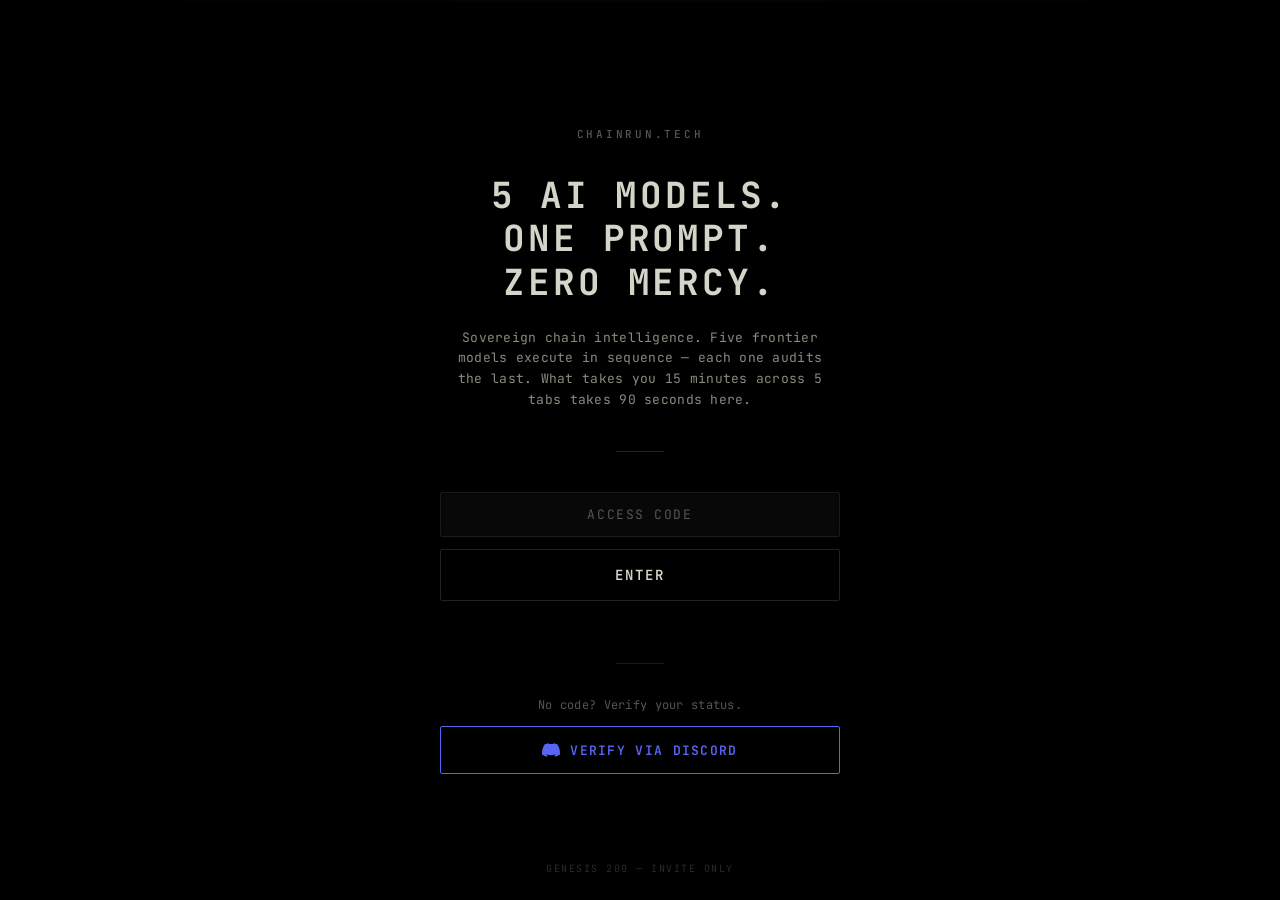
==== commit 796eba28: "v105: New OG image for social previews" ====
--- a/index.html
+++ b/index.html
@@ -19,18 +19,19 @@
 <link rel="author" href="https://www.perplexity.ai/computer">
 
 <meta charset="UTF-8">
+<meta name="app-version" content="72">
 <meta name="viewport" content="width=device-width, initial-scale=1.0, viewport-fit=cover, maximum-scale=1, user-scalable=no">
 <meta name="apple-mobile-web-app-capable" content="yes">
 <meta name="apple-mobile-web-app-status-bar-style" content="black-translucent">
 <meta name="apple-mobile-web-app-title" content="ChainRun">
 <meta name="theme-color" content="#0d0d0d">
-<meta name="description" content="Ask AI anything. Get a better answer. 4 AI models refine your prompt in sequence — each one improves the last.">
+<meta name="description" content="Ask AI anything. Get a better answer. 5 AI models refine your prompt in sequence — each one improves the last.">
 
 <!-- Open Graph -->
 <meta property="og:type" content="website">
 <meta property="og:url" content="https://chainrun.tech/">
 <meta property="og:title" content="ChainRun — Better AI answers">
-<meta property="og:description" content="4 AI models refine your prompt in sequence. Each one improves the last. Try the free preview chain.">
+<meta property="og:description" content="5 AI models refine your prompt in sequence. Each one improves the last. Try the free preview chain.">
 <meta property="og:image" content="https://chainrun.tech/og-image.png">
 <meta property="og:image:width" content="1200">
 <meta property="og:image:height" content="630">
@@ -39,7 +40,7 @@
 <!-- Twitter Card -->
 <meta name="twitter:card" content="summary_large_image">
 <meta name="twitter:title" content="ChainRun — Better AI answers">
-<meta name="twitter:description" content="4 AI models refine your prompt in sequence. Each one improves the last.">
+<meta name="twitter:description" content="5 AI models refine your prompt in sequence. Each one improves the last.">
 <meta name="twitter:image" content="https://chainrun.tech/og-image.png">
 
 <title>ChainRun — Better AI answers</title>
@@ -49,7 +50,7 @@
 <link rel="apple-touch-icon" href="data:image/svg+xml,%3Csvg xmlns='http://www.w3.org/2000/svg' viewBox='0 0 180 180'%3E%3Crect width='180' height='180' rx='40' fill='%230d0d0d'/%3E%3Cpath d='M40 73a28 28 0 0 1 28-28h12a28 28 0 0 1 0 56H68' stroke='%2320b2aa' stroke-width='11' fill='none' stroke-linecap='round'/%3E%3Cpath d='M140 107a28 28 0 0 1-28 28h-12a28 28 0 0 1 0-56h12' stroke='%2320b2aa' stroke-width='11' fill='none' stroke-linecap='round'/%3E%3C/svg%3E">
 
 <link href="https://api.fontshare.com/v2/css?f[]=general-sans@400,500,600,700&display=swap" rel="stylesheet">
-<link rel="stylesheet" href="./styles.css">
+<link rel="stylesheet" href="./styles.css?v=105">
 
 <!-- In-memory storage shim for sandboxed environments -->
 <script>
@@ -60,383 +61,62 @@
 </script>
 </head>
 <body>
+<script>
+// Post-load version check: if app.js is stale but HTML is fresh, force update.
+// Runs after all scripts have loaded.
+window.addEventListener('load', function() {
+  var EXPECTED = 93;
+  // If CR_APP_VERSION (set in app.js) doesn't match, the JS is stale
+  if (typeof CR_APP_VERSION === 'undefined' || CR_APP_VERSION < EXPECTED) {
+    // Don't loop — only try once per session
+    var key = 'cr-force-v' + EXPECTED;
+    if (!sessionStorage.getItem(key)) {
+      sessionStorage.setItem(key, '1');
+      if ('serviceWorker' in navigator) {
+        navigator.serviceWorker.getRegistrations().then(function(regs) {
+          regs.forEach(function(r) { r.unregister(); });
+          caches.keys().then(function(keys) {
+            Promise.all(keys.map(function(k) { return caches.delete(k); })).then(function() {
+              location.reload(true);
+            });
+          });
+        });
+      } else {
+        location.reload(true);
+      }
+    }
+  }
+});
+</script>
 
 <!-- ═══════════════════════════════════════ -->
 <!-- SCREEN 1: LANDING PAGE                  -->
 <!-- ═══════════════════════════════════════ -->
 <div class="screen active" id="landing-screen">
-  <div class="landing" id="landing-scroll">
-
-
-
-    <!-- ── Hero ── -->
-    <section class="lp-hero">
-      <div class="lp-hero-glow"></div>
-      <div class="lp-container">
-        <div class="lp-logo" aria-label="ChainRun">
-          <svg viewBox="0 0 48 48" fill="none" stroke="#20b2aa" stroke-width="4" stroke-linecap="round">
-            <path d="M6 18a10 10 0 0 1 10-10h4a10 10 0 0 1 0 20h-4"/>
-            <path d="M42 30a10 10 0 0 1-10 10h-4a10 10 0 0 1 0-20h4"/>
-          </svg>
-        </div>
-        <h1 class="lp-headline">Ask AI anything.<br>Get a better answer.</h1>
-        <p class="lp-sub">ChainRun's smart router analyzes your prompt, picks the right models, and unlocks each one's full power — web search, code execution, deep reasoning, structured output. Choose fast or deep, or let AI decide.</p>
-
-        <!-- Live Demo Input -->
-        <div class="lp-demo-input" id="demo-input-area">
-          <textarea id="demo-prompt" class="lp-demo-textarea" rows="3" placeholder="Type any question or paste a prompt..."></textarea>
-          <div class="lp-example-prompts" id="example-prompts">
-            <span class="lp-example-label">Try one:</span>
-            <div class="lp-example-chips" id="example-chips"></div>
-            <button class="lp-example-refresh" id="example-refresh" onclick="refreshExamplePrompts()" aria-label="New suggestions"><svg viewBox="0 0 24 24" fill="none" stroke="currentColor" stroke-width="2" width="14" height="14"><path d="M1 4v6h6"/><path d="M3.51 15a9 9 0 1 0 2.13-9.36L1 10"/></svg></button>
-          </div>
-          <button class="lp-demo-run" id="demo-run-btn" onclick="runLandingDemo()">
-            <svg viewBox="0 0 24 24" fill="none" stroke="currentColor" stroke-width="2.5" width="18" height="18"><polygon points="5 3 19 12 5 21 5 3"/></svg>
-            Run free chain
-          </button>
-          <p class="lp-demo-hint">Free chain using Sonar Deep Research, Gemini 3.1 Pro, Grok 4, and GPT-5.4 — watch them collaborate live</p>
-        </div>
-
-        <!-- Demo Used State -->
-        <div class="lp-demo-used hidden" id="demo-used-area">
-          <p class="demo-used-lead">Your result is below — keep it, it's yours.</p>
-          <div class="demo-used-paths">
-            <button class="lp-cta-primary demo-used-buy" onclick="handlePurchase()">
-              Get ChainRun — $19
-            </button>
-            <p class="demo-used-or">or pay less:</p>
-            <div class="demo-used-options">
-              <button class="demo-used-option" onclick="showReferralInfo()">
-                <span class="demo-used-price">$14</span>
-                <span class="demo-used-label">Get a link from a friend</span>
-              </button>
-            </div>
-          </div>
-        </div>
-
-        <!-- Demo Retry State (shown when first result was bad) -->
-        <div class="lp-demo-retry hidden" id="demo-retry-area">
-          <div class="demo-retry-lesson">
-            <svg viewBox="0 0 24 24" fill="none" stroke="var(--accent)" stroke-width="2" width="18" height="18"><path d="M2 3h6a4 4 0 0 1 4 4v14a3 3 0 0 0-3-3H2z"/><path d="M22 3h-6a4 4 0 0 0-4 4v14a3 3 0 0 1 3-3h7z"/></svg>
-            <span>The chain works best with a detailed prompt. We pre-filled a stronger version — edit it or run as-is.</span>
-          </div>
-          <textarea id="demo-retry-prompt" class="lp-demo-textarea" rows="3" placeholder="Try a more specific prompt..."></textarea>
-          <button class="lp-demo-run" id="demo-retry-btn" onclick="runLandingDemo(true)">
-            <svg viewBox="0 0 24 24" fill="none" stroke="currentColor" stroke-width="2.5" width="18" height="18"><polygon points="5 3 19 12 5 21 5 3"/></svg>
-            Run again — free
-          </button>
-          <p class="lp-demo-hint">One more try with a better prompt</p>
-        </div>
-
-        <div class="lp-scroll-hint" id="scroll-hint">
-          <span>See how it works</span>
-          <svg viewBox="0 0 24 24" fill="none" stroke="currentColor" stroke-width="2" width="16" height="16"><path d="M6 9l6 6 6-6"/></svg>
-        </div>
-      </div>
-    </section>
-
-    <!-- ── Live Demo Results (hidden until chain runs) ── -->
-    <section class="lp-section hidden" id="demo-results">
-      <div class="lp-container">
-        <div class="lp-label">Live chain result</div>
-
-        <!-- Chain Progress Steps -->
-        <div class="demo-chain" id="demo-chain-steps">
-          <!-- Steps injected by JS -->
-        </div>
-
-        <!-- Final Output (shown prominently after chain completes) -->
-        <div class="demo-final-output hidden" id="demo-final-output">
-          <!-- Injected by JS -->
-        </div>
-
-        <!-- Quality Check (appears after chain completes) -->
-        <div class="demo-quality hidden" id="demo-quality">
-          <!-- Injected by JS -->
-        </div>
-
-        <!-- CTA after demo -->
-        <div class="demo-cta hidden" id="demo-cta">
-          <button class="lp-cta-primary" onclick="handlePurchase()">
-            Get ChainRun — $19
-          </button>
-          <p class="lp-micro">One-time purchase. Unlimited chains. All future updates.</p>
-        </div>
-      </div>
-    </section>
-
-    <!-- ── How It Works (3 simple steps) ── -->
-    <section class="lp-section lp-reveal">
-      <div class="lp-container">
-        <div class="lp-label">How it works</div>
-        <h2 class="lp-section-title">Smart routing. Zero complexity.</h2>
-        <div class="lp-steps-3">
-          <div class="lp-step-card">
-            <div class="lp-step-num">1</div>
-            <div class="lp-step-title">Enter your prompt</div>
-            <div class="lp-step-desc">Ask anything. Attach an image or document if you need AI to see it. Choose fast or quality — or let the router decide.</div>
-          </div>
-          <div class="lp-step-arrow">
-            <svg viewBox="0 0 24 24" fill="none" stroke="#333" stroke-width="2" width="20" height="20"><line x1="5" y1="12" x2="19" y2="12"/><polyline points="12 5 19 12 12 19"/></svg>
-          </div>
-          <div class="lp-step-card">
-            <div class="lp-step-num">2</div>
-            <div class="lp-step-title">AI picks the best chain</div>
-            <div class="lp-step-desc">A Gemini Flash micro-call analyzes your prompt in ~0.1s. It picks the optimal models, speed tier, and which capabilities to activate — web search, reasoning, code execution, or structured output.</div>
-          </div>
-          <div class="lp-step-arrow">
-            <svg viewBox="0 0 24 24" fill="none" stroke="#333" stroke-width="2" width="20" height="20"><line x1="5" y1="12" x2="19" y2="12"/><polyline points="12 5 19 12 12 19"/></svg>
-          </div>
-          <div class="lp-step-card">
-            <div class="lp-step-num">3</div>
-            <div class="lp-step-title">Models chain, you get the result</div>
-            <div class="lp-step-desc">Each model builds on the last with its full API power engaged. You see every step live — which model ran, which capabilities were used, and how long it took.</div>
-          </div>
-        </div>
-      </div>
-    </section>
-
-    <!-- ── Features (rewritten for humans) ── -->
-    <section class="lp-section lp-reveal">
-      <div class="lp-container">
-        <div class="lp-label">What you get</div>
-        <div class="lp-features">
-          <div class="lp-feature">
-            <div class="lp-feature-icon">
-              <svg viewBox="0 0 24 24" fill="none" stroke="#20b2aa" stroke-width="1.8" width="22" height="22"><path d="M22 11.08V12a10 10 0 1 1-5.93-9.14"/><polyline points="22 4 12 14.01 9 11.01"/></svg>
-            </div>
-            <div class="lp-feature-title">Smart routing</div>
-            <div class="lp-feature-desc">A Gemini Flash micro-call analyzes your prompt before the chain starts. It picks the optimal models, speed tier, and strategy — in under a second.</div>
-          </div>
-          <div class="lp-feature">
-            <div class="lp-feature-icon">
-              <svg viewBox="0 0 24 24" fill="none" stroke="#20b2aa" stroke-width="1.8" width="22" height="22"><polygon points="13 2 3 14 12 14 11 22 21 10 12 10 13 2"/></svg>
-            </div>
-            <div class="lp-feature-title">Fast or deep — you choose</div>
-            <div class="lp-feature-desc">Toggle between fast mode (budget models, quick answers) and quality mode (frontier models, thorough output). Or let the router decide automatically.</div>
-          </div>
-          <div class="lp-feature">
-            <div class="lp-feature-icon">
-              <svg viewBox="0 0 24 24" fill="none" stroke="#20b2aa" stroke-width="1.8" width="22" height="22"><rect x="3" y="3" width="18" height="18" rx="2" ry="2"/><circle cx="8.5" cy="8.5" r="1.5"/><polyline points="21 15 16 10 5 21"/></svg>
-            </div>
-            <div class="lp-feature-title">Full API power, not just chat</div>
-            <div class="lp-feature-desc">Web search via Perplexity, Gemini, Claude, and Grok. Code execution through Gemini. Deep reasoning with GPT-5.4 and Sonar. Structured JSON output. Vision for images. Every capability your subscription unlocks, ChainRun uses.</div>
-          </div>
-          <div class="lp-feature">
-            <div class="lp-feature-icon">
-              <svg viewBox="0 0 24 24" fill="none" stroke="#20b2aa" stroke-width="1.8" width="22" height="22"><path d="M14 2H6a2 2 0 0 0-2 2v16a2 2 0 0 0 2 2h12a2 2 0 0 0 2-2V8z"/><polyline points="14 2 14 8 20 8"/><line x1="16" y1="13" x2="8" y2="13"/><line x1="16" y1="17" x2="8" y2="17"/><polyline points="10 9 9 9 8 9"/></svg>
-            </div>
-            <div class="lp-feature-title">Fixes bad prompts + file uploads</div>
-            <div class="lp-feature-desc">Vague or under-specified? ChainRun rewrites your prompt before it reaches any model. Attach images, screenshots, or documents — vision models analyze them as part of the chain.</div>
-          </div>
-          <div class="lp-feature">
-            <div class="lp-feature-icon">
-              <svg viewBox="0 0 24 24" fill="none" stroke="#20b2aa" stroke-width="1.8" width="22" height="22"><path d="M12 22s8-4 8-10V5l-8-3-8 3v7c0 6 8 10 8 10z"/></svg>
-            </div>
-            <div class="lp-feature-title">Your keys, your device</div>
-            <div class="lp-feature-desc">API keys stay on your phone. Nothing is stored on our servers. We never see your data.</div>
-          </div>
-        </div>
-      </div>
-    </section>
-
-    <!-- ── Model Transparency ── -->
-    <section class="lp-section lp-reveal">
-      <div class="lp-container">
-        <div class="lp-label">Real models, real names</div>
-        <p class="lp-transparent-note">Each provider's full API capabilities are used — not just basic chat. Web search, code execution, reasoning modes, structured output, and vision are activated automatically based on your prompt.</p>
-
-        <!-- Time Comparison -->
-        <div class="lp-time-compare">
-          <div class="lp-time-col lp-time-manual">
-            <div class="lp-time-value">~15 min</div>
-            <div class="lp-time-label">Doing this manually</div>
-            <div class="lp-time-detail">4 tabs, copy-pasting context, writing instructions for each model, deciding the sequence yourself</div>
-          </div>
-          <div class="lp-time-arrow">
-            <svg viewBox="0 0 24 24" fill="none" stroke="#333" stroke-width="2" width="20" height="20"><line x1="5" y1="12" x2="19" y2="12"/><polyline points="12 5 19 12 12 19"/></svg>
-          </div>
-          <div class="lp-time-col lp-time-chain">
-            <div class="lp-time-value">~90 sec</div>
-            <div class="lp-time-label">With ChainRun</div>
-            <div class="lp-time-detail">AI picks the chain, models run sequentially, context passes automatically</div>
-          </div>
-        </div>
-
-        <div class="lp-models-list">
-          <div class="lp-model-row">
-            <div class="lp-model-icon"><svg viewBox="0 0 48 48" width="20" height="20" fill="none" stroke="#20b2aa" stroke-width="3" stroke-linecap="round" stroke-linejoin="round"><path d="M24 4.5v39M13.73 16.573v-9.99L24 16.573m0 14.5L13.73 41.417V27.01L24 16.573m0 0l10.27-9.99v9.99"/><path d="M13.73 31.396H9.44V16.573h29.12v14.823h-4.29"/><path d="M24 16.573L34.27 27.01v14.407L24 31.073"/></svg></div>
-            <span class="lp-model-name">Perplexity</span>
-            <span class="lp-model-tier-badge">Upgraded</span>
-            <span class="lp-model-role">Sonar / Sonar Deep Research — native web search, multi-step research, citations</span>
-          </div>
-          <div class="lp-model-row">
-            <div class="lp-model-icon"><svg viewBox="0 0 24 24" width="20" height="20" fill="none"><path d="M12 1C12 1 9.5 7.5 8.5 8.5S1 12 1 12s6.5 1 8.5 3.5S12 23 12 23s1-6 3.5-7.5S23 12 23 12s-7-1.5-8.5-3.5S12 1 12 1z" fill="#4285f4"/></svg></div>
-            <span class="lp-model-name">Google Gemini</span>
-            <span class="lp-model-tier-badge">Upgraded</span>
-            <span class="lp-model-role">2.5 Flash / 3.1 Pro — Google Search, code execution, 1M context, vision</span>
-          </div>
-          <div class="lp-model-row">
-            <div class="lp-model-icon"><svg viewBox="0 0 24 24" width="20" height="20" fill="none"><path d="M3 3l7.5 9L3 21h1.7l6.5-7.8L17 21h4l-7.9-9.5L20.5 3h-1.7l-6 7.2L7 3H3zm2.4 1.2h2.5l10.7 15.6h-2.5L5.4 4.2z" fill="#fff"/></svg></div>
-            <span class="lp-model-name">xAI Grok</span>
-            <span class="lp-model-role">4.1 Fast / Grok 4 — live search, vision, always-on reasoning</span>
-          </div>
-          <div class="lp-model-row">
-            <div class="lp-model-icon"><svg viewBox="0 0 24 24" width="20" height="20" fill="none"><path d="M22.282 9.821a5.985 5.985 0 0 0-.516-4.91 6.046 6.046 0 0 0-6.51-2.9A6.065 6.065 0 0 0 4.981 4.18a5.998 5.998 0 0 0-3.998 2.9 6.05 6.05 0 0 0 .743 7.097 5.98 5.98 0 0 0 .51 4.911 6.051 6.051 0 0 0 6.515 2.9A5.985 5.985 0 0 0 13.26 24a6.056 6.056 0 0 0 5.772-4.206 5.99 5.99 0 0 0 3.997-2.9 6.056 6.056 0 0 0-.747-7.073zM13.26 22.43a4.476 4.476 0 0 1-2.876-1.04l.141-.081 4.779-2.758a.795.795 0 0 0 .392-.681v-6.737l2.02 1.168a.071.071 0 0 1 .038.052v5.583a4.504 4.504 0 0 1-4.494 4.494zM3.6 18.304a4.47 4.47 0 0 1-.535-3.014l.142.085 4.783 2.759a.771.771 0 0 0 .78 0l5.843-3.369v2.332a.08.08 0 0 1-.033.062L9.74 19.95a4.5 4.5 0 0 1-6.14-1.646zM2.34 7.896a4.485 4.485 0 0 1 2.366-1.973V11.6a.766.766 0 0 0 .388.676l5.815 3.355-2.02 1.168a.076.076 0 0 1-.071 0l-4.83-2.786A4.504 4.504 0 0 1 2.34 7.872zm16.597 3.855l-5.833-3.387L15.119 7.2a.076.076 0 0 1 .071 0l4.83 2.791a4.494 4.494 0 0 1-.676 8.105v-5.678a.79.79 0 0 0-.407-.667zm2.01-3.023l-.141-.085-4.774-2.782a.776.776 0 0 0-.785 0L9.409 9.23V6.897a.066.066 0 0 1 .028-.061l4.83-2.787a4.5 4.5 0 0 1 6.68 4.66zm-12.64 4.135l-2.02-1.164a.08.08 0 0 1-.038-.057V6.075a4.5 4.5 0 0 1 7.375-3.453l-.142.08L8.704 5.46a.795.795 0 0 0-.393.681zm1.097-2.365l2.602-1.5 2.607 1.5v2.999l-2.597 1.5-2.607-1.5z" fill="#10a37f"/></svg></div>
-            <span class="lp-model-name">OpenAI</span>
-            <span class="lp-model-role">GPT-5.4 mini / GPT-5.4 — web search, reasoning effort control, vision, structured output</span>
-          </div>
-          <div class="lp-model-row">
-            <div class="lp-model-icon"><svg viewBox="0 0 24 24" width="20" height="20" fill="none"><path d="M12 2L2 7l10 5 10-5-10-5zM2 17l10 5 10-5M2 12l10 5 10-5" stroke="#c4704b" stroke-width="1.8" stroke-linecap="round" stroke-linejoin="round"/></svg></div>
-            <span class="lp-model-name">Anthropic Claude</span>
-            <span class="lp-model-role">Haiku 4.5 / Sonnet 4.6 — web search tool, vision, extended context</span>
-          </div>
-        </div>
-        <p class="lp-models-footer">The demo runs all 4 flagship models live — takes about 90 seconds. That same workflow manually would be 15+ minutes of tab-switching and copy-pasting.</p>
-      </div>
-    </section>
-
-    <!-- ── Trust ── -->
-    <section class="lp-section lp-reveal">
-      <div class="lp-container">
-        <div class="lp-trust">
-          <div class="lp-trust-item">
-            <svg viewBox="0 0 24 24" fill="none" stroke="#20b2aa" stroke-width="2" width="18" height="18"><path d="M12 22s8-4 8-10V5l-8-3-8 3v7c0 6 8 10 8 10z"/></svg>
-            <span>Secure checkout via Stripe</span>
-          </div>
-          <div class="lp-trust-item">
-            <svg viewBox="0 0 24 24" fill="none" stroke="#20b2aa" stroke-width="2" width="18" height="18"><polyline points="20 6 9 17 4 12"/></svg>
-            <span>Pay once, use forever — no subscription</span>
-          </div>
-          <div class="lp-trust-item">
-            <svg viewBox="0 0 24 24" fill="none" stroke="#20b2aa" stroke-width="2" width="18" height="18"><rect x="5" y="2" width="14" height="20" rx="2" ry="2"/><line x1="12" y1="18" x2="12.01" y2="18"/></svg>
-            <span>Works on iPhone, Android, and desktop</span>
-          </div>
-          <div class="lp-trust-item">
-            <svg viewBox="0 0 24 24" fill="none" stroke="#20b2aa" stroke-width="2" width="18" height="18"><rect x="3" y="11" width="18" height="11" rx="2" ry="2"/><path d="M7 11V7a5 5 0 0 1 10 0v4"/></svg>
-            <span>API keys never leave your device</span>
-          </div>
-          <div class="lp-trust-item">
-            <svg viewBox="0 0 24 24" fill="none" stroke="#20b2aa" stroke-width="2" width="18" height="18"><path d="M21 15v4a2 2 0 0 1-2 2H5a2 2 0 0 1-2-2v-4"/><polyline points="7 10 12 15 17 10"/><line x1="12" y1="15" x2="12" y2="3"/></svg>
-            <span>Installs as a native app from your browser</span>
-          </div>
-        </div>
-      </div>
-    </section>
-
-    <!-- ── Pricing ── -->
-    <section class="lp-section lp-reveal" id="pricing">
-      <div class="lp-container">
-        <div class="lp-pricing-grid">
-
-          <!-- V1 — Active -->
-          <div class="lp-pricing lp-pricing-active">
-            <div class="lp-pricing-badge">Launch Price</div>
-            <div class="lp-pricing-amount">$19</div>
-            <div class="lp-pricing-term">one-time &middot; lifetime access</div>
-            <ul class="lp-pricing-list">
-              <li><svg viewBox="0 0 24 24" fill="none" stroke="#20b2aa" stroke-width="2.5" width="15" height="15"><polyline points="20 6 9 17 4 12"/></svg>5 flagship models: GPT-5.4, Claude Sonnet 4.6, Gemini 3.1 Pro, Grok 4, Sonar Deep Research</li>
-              <li><svg viewBox="0 0 24 24" fill="none" stroke="#20b2aa" stroke-width="2.5" width="15" height="15"><polyline points="20 6 9 17 4 12"/></svg>Full API power — web search, code exec, reasoning, structured output, vision</li>
-              <li><svg viewBox="0 0 24 24" fill="none" stroke="#20b2aa" stroke-width="2.5" width="15" height="15"><polyline points="20 6 9 17 4 12"/></svg>Smart router — AI picks the best chain and capabilities for your prompt</li>
-              <li><svg viewBox="0 0 24 24" fill="none" stroke="#20b2aa" stroke-width="2.5" width="15" height="15"><polyline points="20 6 9 17 4 12"/></svg>Fast mode and quality mode — toggle or let AI decide</li>
-              <li><svg viewBox="0 0 24 24" fill="none" stroke="#20b2aa" stroke-width="2.5" width="15" height="15"><polyline points="20 6 9 17 4 12"/></svg>File uploads + prompt fixer + custom profiles</li>
-              <li><svg viewBox="0 0 24 24" fill="none" stroke="#20b2aa" stroke-width="2.5" width="15" height="15"><polyline points="20 6 9 17 4 12"/></svg>Installable PWA — works offline</li>
-              <li><svg viewBox="0 0 24 24" fill="none" stroke="#20b2aa" stroke-width="2.5" width="15" height="15"><polyline points="20 6 9 17 4 12"/></svg>All future updates included</li>
-            </ul>
-            <button class="lp-cta-primary" onclick="handlePurchase()">
-              Get ChainRun
-            </button>
-            <p class="lp-micro">Secure checkout via Stripe. No subscription.</p>
-            <p class="lp-micro lp-micro-keys">Uses your own API keys — you pay providers directly. Most users spend $1–$5/month on API calls. Setup takes 2 minutes.</p>
-          </div>
-
-          <!-- V2 Pro Teaser (subtle, below main card) -->
-          <div class="lp-v2-teaser">
-            <p class="lp-v2-teaser-text">Pro version in development — custom chains, parallel execution, and more. V1 owners get early access and 50% off for the first 6 months.</p>
-            <div class="lp-v2-notify">
-              <input type="email" id="v2-email" class="lp-v2-email" placeholder="your@email.com" autocomplete="email">
-              <button class="lp-v2-notify-btn" onclick="handleV2Notify()">Notify me</button>
-            </div>
-            <div class="notify-pref" id="lp-notify-pref">
-              <label class="notify-pref-option">
-                <input type="radio" name="lp-notify-tier" value="v2_only" checked>
-                <span>V2 launch only</span>
-              </label>
-              <label class="notify-pref-option">
-                <input type="radio" name="lp-notify-tier" value="tips">
-                <span>Also prompting tips & updates</span>
-              </label>
-            </div>
-          </div>
-
-        </div>
-      </div>
-    </section>
-
-    <!-- ── FAQ ── -->
-    <section class="lp-section lp-reveal">
-      <div class="lp-container">
-        <div class="lp-label">Questions</div>
-        <div class="lp-faq">
-          <div class="lp-faq-item">
-            <button class="lp-faq-q" onclick="this.parentElement.classList.toggle('open')">
-              <span>What does ChainRun actually do?</span>
-              <svg viewBox="0 0 24 24" fill="none" stroke="currentColor" stroke-width="2" width="16" height="16"><line x1="12" y1="5" x2="12" y2="19"/><line x1="5" y1="12" x2="19" y2="12"/></svg>
-            </button>
-            <div class="lp-faq-a"><p>It takes your question, runs it through a smart router (Gemini Flash, nearly free) that analyzes your prompt, picks the best chain strategy, and decides which API capabilities to activate — web search, code execution, deep reasoning, or structured output. Then it executes 2-4 AI models in sequence, each building on the last. Attach images or files, choose fast or quality mode, and get an answer no single AI could produce alone. Every capability your API subscription includes gets used.</p></div>
-          </div>
-          <div class="lp-faq-item">
-            <button class="lp-faq-q" onclick="this.parentElement.classList.toggle('open')">
-              <span>Is this a subscription?</span>
-              <svg viewBox="0 0 24 24" fill="none" stroke="currentColor" stroke-width="2" width="16" height="16"><line x1="12" y1="5" x2="12" y2="19"/><line x1="5" y1="12" x2="19" y2="12"/></svg>
-            </button>
-            <div class="lp-faq-a"><p>No. $19 once, lifetime access. No recurring charges, no hidden fees.</p></div>
-          </div>
-          <div class="lp-faq-item">
-            <button class="lp-faq-q" onclick="this.parentElement.classList.toggle('open')">
-              <span>Which AI models does it use?</span>
-              <svg viewBox="0 0 24 24" fill="none" stroke="currentColor" stroke-width="2" width="16" height="16"><line x1="12" y1="5" x2="12" y2="19"/><line x1="5" y1="12" x2="19" y2="12"/></svg>
-            </button>
-            <div class="lp-faq-a"><p>Five providers, two tiers each. Fast: GPT-5.4 mini, Claude Haiku 4.5, Gemini 2.5 Flash, Grok 4.1 Fast, Sonar. Quality: GPT-5.4, Claude Sonnet 4.6, Gemini 3.1 Pro, Grok 4, Sonar Deep Research. Beyond basic chat, we activate web search (Perplexity, Gemini, Claude, Grok, OpenAI), code execution (Gemini), reasoning modes (GPT-5.4, Sonar), structured output, and vision. We show the exact model and capabilities used at every step.</p></div>
-          </div>
-          <div class="lp-faq-item">
-            <button class="lp-faq-q" onclick="this.parentElement.classList.toggle('open')">
-              <span>Do I need API keys?</span>
-              <svg viewBox="0 0 24 24" fill="none" stroke="currentColor" stroke-width="2" width="16" height="16"><line x1="12" y1="5" x2="12" y2="19"/><line x1="5" y1="12" x2="19" y2="12"/></svg>
-            </button>
-            <div class="lp-faq-a"><p>For chaining (which calls AI models directly), yes — you bring your own keys. ChainRun guides you through the setup. The single-model prompt optimizer works entirely offline.</p></div>
-          </div>
-          <div class="lp-faq-item">
-            <button class="lp-faq-q" onclick="this.parentElement.classList.toggle('open')">
-              <span>How do I install it?</span>
-              <svg viewBox="0 0 24 24" fill="none" stroke="currentColor" stroke-width="2" width="16" height="16"><line x1="12" y1="5" x2="12" y2="19"/><line x1="5" y1="12" x2="19" y2="12"/></svg>
-            </button>
-            <div class="lp-faq-a"><p>After purchase, add ChainRun to your home screen from Safari or Chrome. It opens like a native app — no app store needed.</p></div>
-          </div>
-          <div class="lp-faq-item">
-            <button class="lp-faq-q" onclick="this.parentElement.classList.toggle('open')">
-              <span>What about V2 Pro?</span>
-              <svg viewBox="0 0 24 24" fill="none" stroke="currentColor" stroke-width="2" width="16" height="16"><line x1="12" y1="5" x2="12" y2="19"/><line x1="5" y1="12" x2="19" y2="12"/></svg>
-            </button>
-            <div class="lp-faq-a"><p>A Pro version is in development with custom chain building, parallel execution, and output comparison. No timeline — we ship when it's ready. V1 owners get early access and 50% off for the first 6 months. Enter your email on the pricing section to get notified.</p></div>
-          </div>
-        </div>
-      </div>
-    </section>
-
-    <!-- ── Footer ── -->
-    <footer class="lp-footer">
-      <div class="lp-footer-brand">ChainRun</div>
-      <a href="https://www.perplexity.ai/computer" target="_blank" rel="noopener noreferrer">Created with Perplexity Computer</a>
-      <button class="lp-ct-ghost" onclick="handleCTAccess()">CryptoTraders</button>
-    </footer>
-
-  </div>
-
-  <!-- Sticky Bottom CTA -->
-  <div class="lp-sticky" id="sticky-cta">
-    <span class="lp-sticky-price">$19 &middot; Lifetime</span>
-    <button class="lp-sticky-btn" onclick="handlePurchase()">Get ChainRun <svg viewBox="0 0 24 24" fill="none" stroke="currentColor" stroke-width="2.5" width="14" height="14"><line x1="5" y1="12" x2="19" y2="12"/><polyline points="12 5 19 12 12 19"/></svg></button>
+  <div class="gate-screen" id="gate-main">
+    <div class="gate-brand">CHAINRUN.TECH</div>
+    
+    <h1 class="gate-headline">5 AI MODELS.<br>ONE PROMPT.<br>ZERO MERCY.</h1>
+    
+    <p class="gate-sub">Sovereign chain intelligence. Five frontier models execute in sequence — each one audits the last. What takes you 15 minutes across 5 tabs takes 90 seconds here.</p>
+    
+    <div class="gate-divider"></div>
+    
+    <input type="text" class="gate-input" id="gate-code-input" placeholder="ACCESS CODE" autocomplete="off" spellcheck="false">
+    <button class="gate-enter" id="gate-enter-btn" onclick="handleGateEnter()">ENTER</button>
+    
+    <div class="gate-error" id="gate-error"></div>
+    
+    <div class="gate-divider-sm"></div>
+    
+    <p class="gate-alt-text">No code? Verify your status.</p>
+    <button class="gate-discord-btn" id="gate-discord-btn" onclick="handleDiscordVerify()">
+      <svg viewBox="0 0 24 24" fill="currentColor" width="18" height="18"><path d="M20.317 4.37a19.791 19.791 0 0 0-4.885-1.515.074.074 0 0 0-.079.037c-.21.375-.444.864-.608 1.25a18.27 18.27 0 0 0-5.487 0 12.64 12.64 0 0 0-.617-1.25.077.077 0 0 0-.079-.037A19.736 19.736 0 0 0 3.677 4.37a.07.07 0 0 0-.032.027C.533 9.046-.32 13.58.099 18.057a.082.082 0 0 0 .031.057 19.9 19.9 0 0 0 5.993 3.03.078.078 0 0 0 .084-.028 14.09 14.09 0 0 0 1.226-1.994.076.076 0 0 0-.041-.106 13.107 13.107 0 0 1-1.872-.892.077.077 0 0 1-.008-.128 10.2 10.2 0 0 0 .372-.292.074.074 0 0 1 .077-.01c3.928 1.793 8.18 1.793 12.062 0a.074.074 0 0 1 .078.01c.12.098.246.198.373.292a.077.077 0 0 1-.006.127 12.299 12.299 0 0 1-1.873.892.077.077 0 0 0-.041.107c.36.698.772 1.362 1.225 1.993a.076.076 0 0 0 .084.028 19.839 19.839 0 0 0 6.002-3.03.077.077 0 0 0 .032-.054c.5-5.177-.838-9.674-3.549-13.66a.061.061 0 0 0-.031-.03z"/></svg>
+      VERIFY VIA DISCORD
+    </button>
+    <p class="gate-status" id="gate-discord-status" style="display:none"></p>
+    
+    <div class="gate-footer">GENESIS 200 — INVITE ONLY</div>
   </div>
 </div>
 
@@ -451,21 +131,19 @@
       <div class="ty-hero-inner">
         <div class="ty-check">
           <svg viewBox="0 0 56 56" fill="none">
-            <circle cx="28" cy="28" r="28" fill="#20b2aa" opacity="0.12"/>
-            <circle cx="28" cy="28" r="20" fill="#20b2aa" opacity="0.08"/>
-            <polyline points="18 28 25 35 38 22" fill="none" stroke="#20b2aa" stroke-width="3" stroke-linecap="round" stroke-linejoin="round"/>
+            <circle cx="28" cy="28" r="28" fill="#4ae3a0" opacity="0.12"/>
+            <circle cx="28" cy="28" r="20" fill="#4ae3a0" opacity="0.08"/>
+            <polyline points="18 28 25 35 38 22" fill="none" stroke="#4ae3a0" stroke-width="3" stroke-linecap="round" stroke-linejoin="round"/>
           </svg>
         </div>
         <h1 class="ty-title">You're in.</h1>
-        <p class="ty-sub">ChainRun is yours. Four AI models, one prompt, unlimited chains.</p>
-        <button class="ty-open-btn" onclick="skipInstall()">
-          Open ChainRun
-          <svg viewBox="0 0 24 24" fill="none" stroke="currentColor" stroke-width="2.5" width="16" height="16"><line x1="5" y1="12" x2="19" y2="12"/><polyline points="12 5 19 12 12 19"/></svg>
-        </button>
-      </div>
-      <div class="ty-scroll-cue" id="ty-scroll-cue">
-        <span>Install as app & more</span>
-        <svg viewBox="0 0 24 24" fill="none" stroke="currentColor" stroke-width="2" width="16" height="16"><path d="M6 9l6 6 6-6"/></svg>
+        <p class="ty-sub">ChainRun is yours. Five AI models, one prompt, unlimited chains.</p>
+      </div>
+      <div class="ty-scroll-cue ty-scroll-cue-prominent" id="ty-scroll-cue">
+        <span>Two quick steps below to finish setup</span>
+        <div class="ty-scroll-arrow">
+          <svg viewBox="0 0 24 24" fill="none" stroke="currentColor" stroke-width="2.5" width="22" height="22"><path d="M6 9l6 6 6-6"/></svg>
+        </div>
       </div>
     </div>
 
@@ -475,23 +153,12 @@
       <p class="ty-section-desc">Add ChainRun to your home screen for the full native experience.</p>
 
       <div class="install-platform" id="install-ios">
-        <div class="ios-visual-guide">
-          <div class="ios-safari-mockup">
-            <div class="ios-safari-bar"><div class="ios-url-bar">chainrun.tech</div></div>
-            <div class="ios-safari-bottom">
-              <div class="ios-share-icon-animated">
-                <svg viewBox="0 0 24 24" fill="none" stroke="currentColor" stroke-width="2.5" width="22" height="22"><path d="M4 12v8a2 2 0 0 0 2 2h12a2 2 0 0 0 2-2v-8"/><polyline points="16 6 12 2 8 6"/><line x1="12" y1="2" x2="12" y2="15"/></svg>
-              </div>
-              <span class="ios-tap-label">Tap here first</span>
-            </div>
-          </div>
-        </div>
         <div class="install-steps">
           <div class="install-step">
             <div class="step-num">1</div>
             <div class="step-content">
-              <div class="step-label">Tap the Share button</div>
-              <div class="step-desc">The <svg class="inline-icon" viewBox="0 0 24 24" fill="none" stroke="currentColor" stroke-width="2"><path d="M4 12v8a2 2 0 0 0 2 2h12a2 2 0 0 0 2-2v-8"/><polyline points="16 6 12 2 8 6"/><line x1="12" y1="2" x2="12" y2="15"/></svg> icon at the bottom of Safari</div>
+              <div class="step-label">Tap the Share button in Safari</div>
+              <div class="step-desc">Look for <svg class="inline-icon" viewBox="0 0 24 24" fill="none" stroke="currentColor" stroke-width="2" width="16" height="16"><path d="M4 12v8a2 2 0 0 0 2 2h12a2 2 0 0 0 2-2v-8"/><polyline points="16 6 12 2 8 6"/><line x1="12" y1="2" x2="12" y2="15"/></svg> at the bottom center of your screen</div>
             </div>
           </div>
           <div class="install-step">
@@ -536,26 +203,12 @@
       <p class="ty-skip-note">You can also install anytime from Settings.</p>
     </div>
 
-    <!-- ── Section 3: V2 Teaser (non-salesy) ── -->
+    <!-- ── Section 3: What you have ── -->
     <div class="ty-section ty-v2">
-      <div class="ty-section-label">What's next</div>
+      <div class="ty-section-label">What you have</div>
       <div class="ty-v2-content">
-        <p class="ty-v2-heading">V2 is in the works</p>
-        <p class="ty-v2-desc">Custom chains, parallel execution, output comparison. Still early — no timeline yet. As a V1 owner, you get early access and 50% off your first 6 months.</p>
-        <div class="ty-v2-form">
-          <input type="email" id="thankyou-v2-email" class="lp-v2-email" placeholder="your@email.com" autocomplete="email">
-          <button class="lp-v2-notify-btn" onclick="handleV2NotifyThankyou()">Notify me</button>
-        </div>
-        <div class="notify-pref" id="ty-notify-pref">
-          <label class="notify-pref-option">
-            <input type="radio" name="ty-notify-tier" value="v2_only" checked>
-            <span>V2 launch only</span>
-          </label>
-          <label class="notify-pref-option">
-            <input type="radio" name="ty-notify-tier" value="tips">
-            <span>Also prompting tips & updates</span>
-          </label>
-        </div>
+        <p class="ty-v2-heading">V3 Ultra — included</p>
+        <p class="ty-v2-desc">Self-correcting reflexion chains, adversarial audits, 10 frontier models, community-funded pricing, full cost transparency. Originally announced at $49 — shipped at no extra cost. You already have everything.</p>
       </div>
     </div>
 
@@ -583,81 +236,34 @@
 <div class="screen" id="app-main">
 <div class="app">
   <header class="app-header">
-    <h1>
-      <svg class="logo-icon" viewBox="0 0 32 32" fill="none" stroke="#20b2aa" stroke-linecap="round">
-        <rect width="32" height="32" rx="7" fill="#20b2aa" opacity="0.15" stroke="none"/>
-        <path d="M6 13a5.5 5.5 0 0 1 5.5-5.5h2a5.5 5.5 0 0 1 0 11h-2" stroke-width="2.5"/>
-        <path d="M26 19a5.5 5.5 0 0 1-5.5 5.5h-2a5.5 5.5 0 0 1 0-11h2" stroke-width="2.5"/>
-      </svg>
-      ChainRun
-    </h1>
+    <h1>CHAINRUN<span class="genesis-badge" id="header-genesis-badge">GENESIS 200</span></h1>
     <span class="header-subtitle" id="active-profile-label"></span>
+    <div class="rate-ticker" id="rate-ticker" style="display:none"></div>
   </header>
 
   <main class="tab-content">
 
-    <!-- ═══ WRAP TAB ═══ -->
-    <section class="tab-panel active" id="tab-wrap">
-      <div class="input-group">
-        <label for="wrap-input">Your prompt</label>
-        <textarea id="wrap-input" placeholder="Enter your prompt here…" rows="5"></textarea>
-      </div>
-      <div class="row-2">
-        <div class="input-group">
-          <label for="wrap-llm">Target LLM</label>
-          <select id="wrap-llm">
-            <option value="chatgpt">ChatGPT</option>
-            <option value="claude">Claude</option>
-            <option value="perplexity">Perplexity</option>
-            <option value="gemini">Gemini</option>
-            <option value="grok">Grok</option>
-          </select>
-        </div>
-        <div class="input-group">
-          <label for="wrap-type">Output type</label>
-          <select id="wrap-type">
-            <option value="auto">Auto-detect</option>
-            <option value="code">Code</option>
-            <option value="research">Research</option>
-            <option value="creative">Creative</option>
-            <option value="structured">Structured</option>
-            <option value="summary">Summary</option>
-            <option value="stepByStep">Step-by-step</option>
-            <option value="conversational">Conversational</option>
-          </select>
-        </div>
-      </div>
-      <button class="btn btn-primary btn-full" id="wrap-btn">
-        <svg viewBox="0 0 24 24" fill="none" stroke="currentColor" stroke-width="2" width="18" height="18"><path d="M12 2l3.09 6.26L22 9.27l-5 4.87 1.18 6.88L12 17.77l-6.18 3.25L7 14.14 2 9.27l6.91-1.01L12 2z"/></svg>
-        Wrap
-      </button>
-      <div class="vague-warning hidden mt-12" id="wrap-vague">
-        <svg viewBox="0 0 24 24" fill="none" stroke="currentColor" stroke-width="2"><path d="M10.29 3.86L1.82 18a2 2 0 0 0 1.71 3h16.94a2 2 0 0 0 1.71-3L13.71 3.86a2 2 0 0 0-3.42 0z"/><line x1="12" y1="9" x2="12" y2="13"/><line x1="12" y1="17" x2="12.01" y2="17"/></svg>
-        <div>This prompt is very vague. Try being more specific about what you want — include context, format, and expected output.</div>
-      </div>
-      <div class="mt-12"><span class="badge hidden" id="wrap-intent"></span></div>
-      <div class="hidden mt-8" id="wrap-fixes">
-        <button class="fixes-toggle" id="fixes-toggle-btn">
-          <span>Anti-pattern fixes applied</span>
-          <svg viewBox="0 0 24 24" fill="none" stroke="currentColor" stroke-width="2"><path d="M6 9l6 6 6-6"/></svg>
+    <!-- ═══ AUTO TAB (main) ═══ -->
+    <section class="tab-panel active" id="tab-auto">
+      <!-- Archive Toggle -->
+      <div class="archive-toggle-row">
+        <button class="archive-toggle-btn" id="archive-toggle-btn" onclick="toggleArchive()">
+          <svg viewBox="0 0 24 24" fill="none" stroke="currentColor" stroke-width="2" width="14" height="14"><path d="M21 8v13H3V8"/><path d="M1 3h22v5H1z"/><path d="M10 12h4"/></svg>
+          <span id="archive-count-label">Archive</span>
         </button>
-        <div class="fixes-list" id="wrap-fixes-list"></div>
-      </div>
-      <div class="hidden mt-12" id="wrap-output-section">
-        <div class="output-header">
-          <label>Wrapped prompt</label>
-          <button class="btn btn-sm btn-secondary" id="wrap-copy-btn">
-            <svg viewBox="0 0 24 24" fill="none" stroke="currentColor" stroke-width="2" width="14" height="14"><rect x="9" y="9" width="13" height="13" rx="2" ry="2"/><path d="M5 15H4a2 2 0 0 1-2-2V4a2 2 0 0 1 2-2h9a2 2 0 0 1 2 2v1"/></svg>
-            Copy
-          </button>
-        </div>
-        <div class="output-area" id="wrap-output"></div>
-      </div>
-      <div class="attribution"><a href="https://www.perplexity.ai/computer" target="_blank" rel="noopener noreferrer">Created with Perplexity Computer</a></div>
-    </section>
-
-    <!-- ═══ AUTO TAB ═══ -->
-    <section class="tab-panel" id="tab-auto">
+      </div>
+
+      <!-- Archive Panel (hidden by default) -->
+      <div class="archive-panel hidden" id="archive-panel">
+        <div class="archive-header">
+          <span class="archive-title">YOUR RUNS</span>
+          <button class="archive-close-btn" onclick="toggleArchive()">&times;</button>
+        </div>
+        <div class="archive-list" id="archive-list">
+          <div class="archive-empty">No runs yet. Results will appear here after your first chain.</div>
+        </div>
+      </div>
+
       <div class="input-group">
         <label for="auto-input">Your prompt</label>
         <textarea id="auto-input" placeholder="Enter a prompt to run through a multi-LLM chain…" rows="5"></textarea>
@@ -680,18 +286,13 @@
           </button>
         </div>
         <div class="file-upload-wrap">
-          <input type="file" id="auto-file-input" accept="image/*,.pdf,.txt,.csv,.json" hidden>
-          <button class="file-upload-btn" id="auto-file-btn" onclick="document.getElementById('auto-file-input').click()" title="Attach image or file">
+          <input type="file" id="auto-file-input" accept="image/*,.pdf,.txt,.csv,.json" multiple hidden>
+          <button class="file-upload-btn" id="auto-file-btn" onclick="document.getElementById('auto-file-input').click()" title="Attach files">
             <svg viewBox="0 0 24 24" fill="none" stroke="currentColor" stroke-width="2" width="16" height="16"><path d="M21.44 11.05l-9.19 9.19a6 6 0 0 1-8.49-8.49l9.19-9.19a4 4 0 0 1 5.66 5.66l-9.2 9.19a2 2 0 0 1-2.83-2.83l8.49-8.48"/></svg>
           </button>
         </div>
       </div>
-      <div class="file-preview hidden" id="auto-file-preview">
-        <span class="file-preview-name" id="auto-file-name"></span>
-        <button class="file-preview-remove" onclick="removeAutoFile()" title="Remove">
-          <svg viewBox="0 0 24 24" fill="none" stroke="currentColor" stroke-width="2" width="12" height="12"><line x1="18" y1="6" x2="6" y2="18"/><line x1="6" y1="6" x2="18" y2="18"/></svg>
-        </button>
-      </div>
+      <div class="file-preview-list hidden" id="auto-file-preview"></div>
 
       <div class="input-group">
         <label for="auto-type">Output type</label>
@@ -706,16 +307,45 @@
           <option value="conversational">Conversational</option>
         </select>
       </div>
+      <!-- Chaos Mode (Black Swan Stress Test) -->
+      <div class="chaos-row" id="chaos-row">
+        <button class="chaos-toggle" id="chaos-toggle" onclick="toggleChaosMode()">
+          <span class="chaos-icon">&#x1F525;</span>
+          <span class="chaos-label" id="chaos-label">CHAOS MODE</span>
+        </button>
+        <select class="chaos-select hidden" id="chaos-select">
+          <option value="">Select scenario...</option>
+          <option value="LIQUIDITY_CRUNCH">Liquidity Crunch — Top-3 exchange suspends BTC withdrawals</option>
+          <option value="ORACLE_FRACTURE">Oracle Fracture — CME/Spot diverge >15% (HFT glitch)</option>
+          <option value="FED_PIVOT_REVERSAL">Fed Pivot Reversal — Emergency 50bps rate hike</option>
+          <option value="custom">Custom scenario...</option>
+        </select>
+        <input class="chaos-custom-input hidden" id="chaos-custom-input" type="text" placeholder="Describe your Black Swan event..." maxlength="300">
+      </div>
+      <div class="battle-hardened-row hidden" id="battle-hardened-row">
+        <label class="battle-hardened-toggle">
+          <input type="checkbox" id="battle-hardened-check" onchange="updateBattleHardened()">
+          <span class="battle-hardened-label">BATTLE-HARDENED BRIEFING + STRATEGIC ROADMAP</span>
+          <span class="battle-hardened-cost">+1 credit</span>
+        </label>
+      </div>
+
       <button class="btn btn-primary btn-full" id="auto-run-btn">
         <svg viewBox="0 0 24 24" fill="none" stroke="currentColor" stroke-width="2" width="18" height="18"><polygon points="5 3 19 12 5 21 5 3"/></svg>
         Run Chain
       </button>
+      <div class="credit-alt-row">
+        <span id="credit-balance-badge" style="display:none">0 credits</span>
+        <span>·</span>
+        <button class="credit-alt-btn" onclick="showCreditStore()">Buy run credits</button>
+      </div>
+      <div class="price-drop-tracker" id="price-drop-tracker"></div>
       <div class="missing-keys-banner hidden mt-12" id="auto-missing-keys"></div>
 
       <!-- Router Decision Badge -->
       <div class="router-badge hidden mt-12" id="auto-router-badge">
         <div class="router-badge-header">
-          <svg viewBox="0 0 24 24" fill="none" stroke="#20b2aa" stroke-width="2" width="14" height="14"><path d="M22 11.08V12a10 10 0 1 1-5.93-9.14"/><polyline points="22 4 12 14.01 9 11.01"/></svg>
+          <svg viewBox="0 0 24 24" fill="none" stroke="#4ae3a0" stroke-width="2" width="14" height="14"><path d="M22 11.08V12a10 10 0 1 1-5.93-9.14"/><polyline points="22 4 12 14.01 9 11.01"/></svg>
           <span class="router-badge-title">Smart Router</span>
         </div>
         <span class="router-badge-text" id="auto-router-text"></span>
@@ -730,29 +360,64 @@
         <span class="chain-total-label">Total chain duration</span>
         <span class="chain-total-time" id="auto-total-time"></span>
       </div>
+      <div class="hidden mt-12 output-prompt-row" id="auto-output-prompt-row">
+        <span class="output-prompt-label">YOUR PROMPT</span>
+        <span class="output-prompt-text" id="auto-output-prompt"></span>
+      </div>
       <div class="hidden mt-12" id="auto-output-section">
         <div class="output-header">
           <label>Chain result</label>
-          <button class="btn btn-sm btn-secondary" id="auto-copy-btn">
-            <svg viewBox="0 0 24 24" fill="none" stroke="currentColor" stroke-width="2" width="14" height="14"><rect x="9" y="9" width="13" height="13" rx="2" ry="2"/><path d="M5 15H4a2 2 0 0 1-2-2V4a2 2 0 0 1 2-2h9a2 2 0 0 1 2 2v1"/></svg>
-            Copy
+          <div class="output-actions">
+            <button class="btn btn-sm btn-secondary" id="auto-copy-btn" onclick="copyChainOutput()">
+              <svg viewBox="0 0 24 24" fill="none" stroke="currentColor" stroke-width="2" width="14" height="14"><rect x="9" y="9" width="13" height="13" rx="2" ry="2"/><path d="M5 15H4a2 2 0 0 1-2-2V4a2 2 0 0 1 2-2h9a2 2 0 0 1 2 2v1"/></svg>
+              Copy
+            </button>
+            <button class="btn btn-sm btn-secondary" id="auto-download-btn" onclick="downloadChainOutput()">
+              <svg viewBox="0 0 24 24" fill="none" stroke="currentColor" stroke-width="2" width="14" height="14"><path d="M21 15v4a2 2 0 0 1-2 2H5a2 2 0 0 1-2-2v-4"/><polyline points="7 10 12 15 17 10"/><line x1="12" y1="15" x2="12" y2="3"/></svg>
+              Download
+            </button>
+          </div>
+        </div>
+        <div class="output-area" id="auto-output"></div>
+        <div class="output-footer">
+          <button class="btn btn-primary btn-run-again" id="auto-run-again-btn" onclick="runAgain()">
+            <svg viewBox="0 0 24 24" fill="none" stroke="currentColor" stroke-width="2" width="16" height="16"><polyline points="1 4 1 10 7 10"/><path d="M3.51 15a9 9 0 1 0 2.13-9.36L1 10"/></svg>
+            Continue chain
           </button>
         </div>
-        <div class="output-area" id="auto-output"></div>
       </div>
       <div class="attribution"><a href="https://www.perplexity.ai/computer" target="_blank" rel="noopener noreferrer">Created with Perplexity Computer</a></div>
     </section>
 
     <!-- ═══ PROFILES TAB ═══ -->
-    <section class="tab-panel" id="tab-profiles">
-      <div class="profiles-header">
-        <label>Prompt profiles</label>
-        <button class="btn btn-sm btn-secondary" id="profile-add-btn">
-          <svg viewBox="0 0 24 24" fill="none" stroke="currentColor" stroke-width="2" width="14" height="14"><line x1="12" y1="5" x2="12" y2="19"/><line x1="5" y1="12" x2="19" y2="12"/></svg>
-          New
-        </button>
-      </div>
-      <div id="profiles-list"></div>
+    <!-- ═══ LEADERBOARD TAB ═══ -->
+    <section class="tab-panel" id="tab-leaderboard">
+      <div class="lb-header">
+        <h2 class="lb-title">Community</h2>
+      </div>
+
+      <!-- Live Feed -->
+      <div class="lb-section">
+        <div class="lb-section-label">Live feed</div>
+        <div class="lb-feed" id="lb-feed">
+          <div class="lb-empty">No activity yet. Be the first to run a chain.</div>
+        </div>
+      </div>
+
+      <!-- Leaderboard -->
+      <div class="lb-section">
+        <div class="lb-section-label">Top contributors</div>
+        <div class="lb-rankings" id="lb-rankings">
+          <div class="lb-empty">Leaderboard populates as the community grows.</div>
+        </div>
+      </div>
+
+      <!-- Cost Recovery -->
+      <div class="lb-section">
+        <div class="lb-section-label">Cost recovery this month</div>
+        <div class="lb-recovery" id="lb-recovery"></div>
+      </div>
+
       <div class="attribution"><a href="https://www.perplexity.ai/computer" target="_blank" rel="noopener noreferrer">Created with Perplexity Computer</a></div>
     </section>
 
@@ -765,18 +430,24 @@
           <!-- Step 1: Select providers -->
           <div id="wiz-select">
             <div class="wiz-header">
-              <h2 class="wiz-title">Which AI do you already use?</h2>
-              <p class="wiz-subtitle">Pick the ones you have accounts with. You'll add your API keys next.</p>
+              <h2 class="wiz-title">Connect your AI accounts</h2>
+              <p class="wiz-subtitle">Select the providers you have API keys for. ChainRun will detect your available models automatically.</p>
             </div>
             <div class="wiz-choices" id="wiz-choices">
-              <label class="wiz-choice"><input type="checkbox" value="gemini"><span class="wiz-choice-name">Google Gemini</span><span class="wiz-choice-free">Free tier</span></label>
-              <label class="wiz-choice"><input type="checkbox" value="xai"><span class="wiz-choice-name">xAI / Grok</span><span class="wiz-choice-free">Free credits</span></label>
-              <label class="wiz-choice"><input type="checkbox" value="openai"><span class="wiz-choice-name">OpenAI</span></label>
-              <label class="wiz-choice"><input type="checkbox" value="anthropic"><span class="wiz-choice-name">Anthropic / Claude</span></label>
-              <label class="wiz-choice"><input type="checkbox" value="perplexity"><span class="wiz-choice-name">Perplexity</span></label>
+              <label class="wiz-choice"><input type="checkbox" value="openai"><span class="wiz-choice-name">OpenAI</span><span class="wiz-choice-hint">GPT-5.4, o3, DALL·E</span></label>
+              <label class="wiz-choice"><input type="checkbox" value="anthropic"><span class="wiz-choice-name">Anthropic</span><span class="wiz-choice-hint">Claude Opus, Sonnet, Haiku</span></label>
+              <label class="wiz-choice"><input type="checkbox" value="gemini"><span class="wiz-choice-name">Google Gemini</span><span class="wiz-choice-hint">Gemini 3.1 Pro, Flash</span></label>
+              <label class="wiz-choice"><input type="checkbox" value="xai"><span class="wiz-choice-name">xAI / Grok</span><span class="wiz-choice-hint">Grok 4, Grok 3</span></label>
+              <label class="wiz-choice"><input type="checkbox" value="perplexity"><span class="wiz-choice-name">Perplexity</span><span class="wiz-choice-hint">Sonar Deep Research</span></label>
+              <label class="wiz-choice"><input type="checkbox" value="mistral"><span class="wiz-choice-name">Mistral</span><span class="wiz-choice-hint">Large, Small, Codestral</span></label>
+              <label class="wiz-choice"><input type="checkbox" value="openrouter"><span class="wiz-choice-name">OpenRouter</span><span class="wiz-choice-hint">NVIDIA, Xiaomi, MiniMax +100s</span></label>
             </div>
             <button class="btn btn-primary btn-full mt-16" onclick="wizStartSetup()">Continue</button>
             <button class="btn btn-ghost btn-full mt-8" onclick="wizSkipAll()">Skip — I'll do this later</button>
+            <div class="credit-alt-row">
+              <span>No API keys?</span>
+              <button class="credit-alt-btn" onclick="showCreditStore()">Buy run credits instead</button>
+            </div>
           </div>
 
           <!-- Step 2: Enter keys one-by-one -->
@@ -787,8 +458,9 @@
             <p class="wiz-hint" id="wiz-provider-hint"></p>
             <a href="#" id="wiz-open-link" class="btn btn-secondary btn-full" target="_blank" rel="noopener noreferrer">
               <svg viewBox="0 0 24 24" fill="none" stroke="currentColor" stroke-width="2" width="16" height="16"><path d="M18 13v6a2 2 0 0 1-2 2H5a2 2 0 0 1-2-2V8a2 2 0 0 1 2-2h6"/><polyline points="15 3 21 3 21 9"/><line x1="10" y1="14" x2="21" y2="3"/></svg>
-              Open &amp; copy your key
+              Open, copy key &amp; come back
             </a>
+            <p class="wiz-auto-hint" id="wiz-auto-hint">Copy your key there. It auto-fills when you return.</p>
             <div class="key-input-wrap mt-12">
               <input type="password" id="wiz-key-input" placeholder="Paste your API key here">
               <button class="key-paste" onclick="wizPasteKey()" title="Paste">
@@ -805,7 +477,7 @@
           <!-- Step 3: Done -->
           <div id="wiz-done" style="display:none">
             <div class="wiz-done-icon">
-              <svg viewBox="0 0 48 48" fill="none"><circle cx="24" cy="24" r="24" fill="#20b2aa" opacity="0.15"/><polyline points="14 24 21 31 34 18" fill="none" stroke="#20b2aa" stroke-width="3" stroke-linecap="round" stroke-linejoin="round"/></svg>
+              <svg viewBox="0 0 48 48" fill="none"><circle cx="24" cy="24" r="24" fill="#4ae3a0" opacity="0.15"/><polyline points="14 24 21 31 34 18" fill="none" stroke="#4ae3a0" stroke-width="3" stroke-linecap="round" stroke-linejoin="round"/></svg>
             </div>
             <h2 class="wiz-title">You're all set</h2>
             <p class="wiz-subtitle" id="wiz-done-summary"></p>
@@ -830,6 +502,44 @@
             <svg viewBox="0 0 24 24" fill="none" stroke="currentColor" stroke-width="2" width="16" height="16"><polyline points="1 4 1 10 7 10"/><path d="M3.51 15a9 9 0 1 0 2.13-9.36L1 10"/></svg>
             Re-run setup guide
           </button>
+
+          <!-- Sync Settings -->
+          <div class="settings-section" style="margin-top:32px;border-top:1px solid var(--border);padding-top:16px">
+            <label class="settings-label">Sync settings</label>
+            <p style="font-size:12px;color:var(--text-muted);margin:0 0 12px">Transfer API keys and settings between devices. Data is encrypted with your passphrase.</p>
+            <div style="display:flex;gap:8px;margin-bottom:8px">
+              <input type="text" id="sync-code-input" placeholder="SYNC CODE" autocomplete="off" spellcheck="false" style="flex:1;background:var(--input-bg);border:1px solid var(--border);padding:10px 12px;color:var(--text);font-size:13px;font-family:var(--font);text-transform:uppercase;letter-spacing:0.06em">
+            </div>
+            <div style="display:flex;gap:8px;margin-bottom:10px">
+              <input type="password" id="sync-pass-input" placeholder="PASSPHRASE" style="flex:1;background:var(--input-bg);border:1px solid var(--border);padding:10px 12px;color:var(--text);font-size:13px;font-family:var(--font);letter-spacing:0.04em">
+            </div>
+            <div style="display:flex;gap:8px">
+              <button class="btn btn-primary" onclick="handleSyncPush()" style="flex:1;padding:10px;font-size:12px">EXPORT</button>
+              <button class="btn btn-secondary" onclick="handleSyncPull()" style="flex:1;padding:10px;font-size:12px">IMPORT</button>
+            </div>
+            <div id="sync-status" style="font-size:11px;margin-top:8px;min-height:16px;text-align:center"></div>
+          </div>
+
+          <!-- Restore Purchase -->
+          <div class="settings-section" style="margin-top:24px;border-top:1px solid var(--border);padding-top:16px">
+            <label class="settings-label">Restore purchase</label>
+            <p style="font-size:12px;color:#777;margin:0 0 10px">Switched devices or cleared data? Enter the email you registered to recover your access.</p>
+            <div style="display:flex;gap:8px">
+              <input type="email" id="restore-email-input" placeholder="your@email.com" style="flex:1;background:#111;border:1px solid #222;border-radius:8px;padding:10px 12px;color:#e0e0e0;font-size:13px;font-family:var(--font)">
+              <button class="btn btn-primary" id="restore-btn" onclick="handleRestorePurchase()" style="white-space:nowrap;padding:10px 16px;font-size:13px">Restore</button>
+            </div>
+            <div id="restore-status" style="font-size:12px;margin-top:8px;min-height:18px"></div>
+          </div>
+
+          <!-- Troubleshooting -->
+          <div class="settings-section" style="margin-top:24px;border-top:1px solid #1c1c1c;padding-top:16px">
+            <label class="settings-label" style="color:#555;font-size:11px">Troubleshooting</label>
+            <button class="btn btn-ghost btn-full mt-8" onclick="_forceUpdate()" style="font-size:12px;color:#666">
+              <svg viewBox="0 0 24 24" fill="none" stroke="currentColor" stroke-width="2" width="14" height="14"><path d="M21 2v6h-6"/><path d="M3 12a9 9 0 0 1 15-6.7L21 8"/><path d="M3 22v-6h6"/><path d="M21 12a9 9 0 0 1-15 6.7L3 16"/></svg>
+              Force refresh &amp; clear cache
+            </button>
+            <p style="font-size:11px;color:#444;text-align:center;margin-top:6px">v74 · Clears cached data and reloads. API keys are preserved.</p>
+          </div>
         </div>
 
       </div>
@@ -839,17 +549,13 @@
   </main>
 
   <nav class="tab-bar">
-    <button class="tab-btn active" data-tab="wrap">
-      <svg viewBox="0 0 24 24" fill="none" stroke="currentColor" stroke-width="2" width="20" height="20"><path d="M12 2l3.09 6.26L22 9.27l-5 4.87 1.18 6.88L12 17.77l-6.18 3.25L7 14.14 2 9.27l6.91-1.01L12 2z"/></svg>
-      <span>Wrap</span>
-    </button>
-    <button class="tab-btn" data-tab="auto">
+    <button class="tab-btn active" data-tab="auto">
       <svg viewBox="0 0 24 24" fill="none" stroke="currentColor" stroke-width="2" width="20" height="20"><polygon points="5 3 19 12 5 21 5 3"/></svg>
       <span>Auto</span>
     </button>
-    <button class="tab-btn" data-tab="profiles">
-      <svg viewBox="0 0 24 24" fill="none" stroke="currentColor" stroke-width="2" width="20" height="20"><path d="M20 21v-2a4 4 0 0 0-4-4H8a4 4 0 0 0-4 4v2"/><circle cx="12" cy="7" r="4"/></svg>
-      <span>Profiles</span>
+    <button class="tab-btn" data-tab="leaderboard">
+      <svg viewBox="0 0 24 24" fill="none" stroke="currentColor" stroke-width="2" width="20" height="20"><path d="M12 2L15.09 8.26L22 9.27L17 14.14L18.18 21.02L12 17.77L5.82 21.02L7 14.14L2 9.27L8.91 8.26L12 2z"/></svg>
+      <span class="tab-label">Community</span>
     </button>
     <button class="tab-btn" data-tab="settings">
       <svg viewBox="0 0 24 24" fill="none" stroke="currentColor" stroke-width="2" width="20" height="20"><circle cx="12" cy="12" r="3"/><path d="M19.4 15a1.65 1.65 0 0 0 .33 1.82l.06.06a2 2 0 0 1 0 2.83 2 2 0 0 1-2.83 0l-.06-.06a1.65 1.65 0 0 0-1.82-.33 1.65 1.65 0 0 0-1 1.51V21a2 2 0 0 1-2 2 2 2 0 0 1-2-2v-.09A1.65 1.65 0 0 0 9 19.4a1.65 1.65 0 0 0-1.82.33l-.06.06a2 2 0 0 1-2.83 0 2 2 0 0 1 0-2.83l.06-.06A1.65 1.65 0 0 0 4.68 15a1.65 1.65 0 0 0-1.51-1H3a2 2 0 0 1-2-2 2 2 0 0 1 2-2h.09A1.65 1.65 0 0 0 4.6 9a1.65 1.65 0 0 0-.33-1.82l-.06-.06a2 2 0 0 1 0-2.83 2 2 0 0 1 2.83 0l.06.06A1.65 1.65 0 0 0 9 4.68a1.65 1.65 0 0 0 1-1.51V3a2 2 0 0 1 2-2 2 2 0 0 1 2 2v.09a1.65 1.65 0 0 0 1 1.51 1.65 1.65 0 0 0 1.82-.33l.06-.06a2 2 0 0 1 2.83 0 2 2 0 0 1 0 2.83l-.06.06a1.65 1.65 0 0 0-.33 1.82V9a1.65 1.65 0 0 0 1.51 1H21a2 2 0 0 1 2 2 2 2 0 0 1-2 2h-.09a1.65 1.65 0 0 0-1.51 1z"/></svg>
@@ -894,27 +600,107 @@
     </div>
   </div>
 
-  <!-- Welcome Overlay -->
-  <div class="welcome-overlay" id="welcome-overlay">
-    <div class="welcome-content">
-      <div class="welcome-logo">
-        <svg viewBox="0 0 48 48" fill="none" stroke="#20b2aa" stroke-width="3.5" stroke-linecap="round">
-          <path d="M8 18a10 10 0 0 1 10-10h4a10 10 0 0 1 0 20h-4"/>
-          <path d="M40 30a10 10 0 0 1-10 10h-4a10 10 0 0 1 0-20h4"/>
-        </svg>
-      </div>
-      <h2 class="welcome-title">ChainRun</h2>
-      <p class="welcome-sub">Try it — paste a prompt below</p>
+  <!-- Onboarding Overlay (3 screens) -->
+  <div class="onboard-overlay" id="onboard-overlay">
+    <div class="onboard-slides" id="onboard-slides">
+
+      <!-- Slide 1: The New Standard of Power -->
+      <div class="onboard-slide onboard-slide-active" data-slide="0">
+        <div class="onboard-glow"></div>
+        <div class="onboard-logo">
+          <svg viewBox="0 0 64 64" fill="none" stroke="#4ae3a0" stroke-width="4" stroke-linecap="round">
+            <path d="M10 24a14 14 0 0 1 14-14h5a14 14 0 0 1 0 28h-5"/>
+            <path d="M54 40a14 14 0 0 1-14 14h-5a14 14 0 0 1 0-28h5"/>
+          </svg>
+        </div>
+        <h2 class="onboard-title">The New Standard</h2>
+        <p class="onboard-text">Every question you ask gets processed by up to 5 frontier models — each one specialized for a different phase. Research, reasoning, auditing, refinement. No single AI does this alone.</p>
+        <div class="onboard-chain-visual">
+          <div class="onboard-chain-node"><span class="onboard-node-name">Sonar</span><span class="onboard-node-role onboard-role-discovery">discover</span></div>
+          <span class="onboard-chain-arrow">›</span>
+          <div class="onboard-chain-node"><span class="onboard-node-name">Gemini</span><span class="onboard-node-role onboard-role-logic">reason</span></div>
+          <span class="onboard-chain-arrow">›</span>
+          <div class="onboard-chain-node"><span class="onboard-node-name">Grok</span><span class="onboard-node-role onboard-role-critic">audit</span></div>
+          <span class="onboard-chain-arrow">›</span>
+          <div class="onboard-chain-node"><span class="onboard-node-name">Claude</span><span class="onboard-node-role onboard-role-refiner">refine</span></div>
+          <span class="onboard-chain-arrow">›</span>
+          <div class="onboard-chain-node"><span class="onboard-node-name">GPT-5.4</span><span class="onboard-node-role onboard-role-refiner">polish</span></div>
+        </div>
+        <button class="onboard-next" onclick="onboardNext()">Continue</button>
+      </div>
+
+      <!-- Slide 2: The Death of Hallucinations -->
+      <div class="onboard-slide" data-slide="1">
+        <div class="onboard-audit-visual">
+          <div class="onboard-audit-icon">
+            <svg viewBox="0 0 48 48" fill="none" stroke="#fbbf24" stroke-width="3" stroke-linecap="round" width="48" height="48">
+              <path d="M24 4L4 44h40L24 4z"/>
+              <path d="M24 18v10"/>
+              <circle cx="24" cy="34" r="1.5" fill="#fbbf24"/>
+            </svg>
+          </div>
+          <div class="onboard-audit-flow">
+            <span class="onboard-audit-step">Logic output</span>
+            <span class="onboard-audit-arrow">→</span>
+            <span class="onboard-audit-step onboard-audit-critic">Zero-Trust Audit</span>
+            <span class="onboard-audit-arrow">→</span>
+            <span class="onboard-audit-gate">GATE</span>
+          </div>
+        </div>
+        <h2 class="onboard-title">The Death of Hallucinations</h2>
+        <p class="onboard-text">Grok 4 acts as an adversarial auditor. It cross-references every claim, scores logic quality on a 0-1 scale, and triggers an autonomous re-run if the score is below 0.95. You see the entire process live.</p>
+        <button class="onboard-next" onclick="onboardNext()">Continue</button>
+      </div>
+
+      <!-- Slide 3: Live Transparency -->
+      <div class="onboard-slide" data-slide="2">
+        <div class="onboard-transparency-visual">
+          <div class="onboard-trans-item">
+            <span class="onboard-trans-icon" style="color:#60a5fa">[RESEARCHING]</span>
+            <span class="onboard-trans-desc">Gathering current data...</span>
+          </div>
+          <div class="onboard-trans-item">
+            <span class="onboard-trans-icon" style="color:#fbbf24">[SCRUTINIZING]</span>
+            <span class="onboard-trans-desc">Cross-referencing claims...</span>
+          </div>
+          <div class="onboard-trans-item">
+            <span class="onboard-trans-icon" style="color:#4caf50">[GATE VERIFIED]</span>
+            <span class="onboard-trans-desc">Logic score: 0.97</span>
+          </div>
+        </div>
+        <h2 class="onboard-title">Live Transparency</h2>
+        <p class="onboard-text">You see exactly what each model is doing, what it costs, and why. Every chain shows the work behind the answer — including the full cost breakdown per step.</p>
+        <div class="onboard-paths">
+          <button class="onboard-path" onclick="onboardFinish('keys')">
+            <span class="onboard-path-icon">
+              <svg viewBox="0 0 24 24" fill="none" stroke="currentColor" stroke-width="2" width="22" height="22"><rect x="3" y="11" width="18" height="11" rx="2"/><path d="M7 11V7a5 5 0 0 1 10 0v4"/></svg>
+            </span>
+            <span class="onboard-path-title">Use your API keys</span>
+            <span class="onboard-path-desc">Connect OpenAI, Gemini, Grok, etc.</span>
+          </button>
+          <button class="onboard-path" onclick="onboardFinish('credits')">
+            <span class="onboard-path-icon">
+              <svg viewBox="0 0 24 24" fill="none" stroke="currentColor" stroke-width="2" width="22" height="22"><circle cx="12" cy="12" r="10"/><path d="M12 6v12"/><path d="M15 9.5a3 3 0 0 0-3-2.5H9a3 3 0 0 0 0 5h3a3 3 0 0 1 0 5H9a3 3 0 0 1-3-2.5"/></svg>
+            </span>
+            <span class="onboard-path-title">Buy run credits</span>
+            <span class="onboard-path-desc">No setup. Price drops as more people use it.</span>
+          </button>
+        </div>
+      </div>
+    </div>
+    <div class="onboard-dots" id="onboard-dots">
+      <span class="onboard-dot active"></span>
+      <span class="onboard-dot"></span>
+      <span class="onboard-dot"></span>
     </div>
   </div>
 </div>
 </div>
 
-<script src="./engine.js"></script>
-<script src="./profiles.js"></script>
-<script src="./api.js"></script>
-<script src="./paygate.js"></script>
-<script src="./app.js"></script>
+
+<script src="./api.js?v=105"></script>
+<script src="./paygate.js?v=105"></script>
+<script src="./app.js?v=105"></script>
 
 </body>
 </html>
--- a/styles.css
+++ b/styles.css
@@ -3,6 +3,7 @@
    ═══════════════════════════════════════ */
 
 @import url('https://api.fontshare.com/v2/css?f[]=general-sans@200,300,400,500,600,700&display=swap');
+@import url('https://fonts.googleapis.com/css2?family=JetBrains+Mono:wght@300;400;500;600;700&display=swap');
 
 *, *::before, *::after {
   box-sizing: border-box;
@@ -12,26 +13,27 @@
 }
 
 :root {
-  --bg: #0d0d0d;
-  --card: #161616;
-  --input-bg: #1e1e1e;
-  --border: #2a2a2a;
-  --border-light: #333;
-  --text: #e8e8e6;
-  --text-secondary: #9a9a98;
-  --text-muted: #666;
-  --accent: #20b2aa;
-  --accent-hover: #1a9e97;
-  --accent-dim: rgba(32, 178, 170, 0.12);
-  --accent-glow: rgba(32, 178, 170, 0.25);
+  --bg: #000000;
+  --card: #0a0a0a;
+  --input-bg: #080808;
+  --border: #1a1a1a;
+  --border-light: #222;
+  --text: #d4d4c8;
+  --text-secondary: #8a8a7e;
+  --text-muted: #555;
+  --accent: #4ae3a0;
+  --accent-hover: #3dd48f;
+  --accent-dim: rgba(74, 227, 160, 0.08);
+  --accent-glow: rgba(74, 227, 160, 0.15);
   --danger: #e05555;
-  --danger-dim: rgba(224, 85, 85, 0.12);
-  --success: #4caf50;
-  --warning: #ff9800;
-  --radius: 12px;
-  --radius-sm: 8px;
-  --radius-lg: 16px;
-  --font: 'General Sans', -apple-system, BlinkMacSystemFont, 'SF Pro Text', 'Segoe UI', system-ui, sans-serif;
+  --danger-dim: rgba(224, 85, 85, 0.08);
+  --success: #4ae3a0;
+  --warning: #d4a040;
+  --radius: 2px;
+  --radius-sm: 1px;
+  --radius-lg: 3px;
+  --font: 'JetBrains Mono', 'SF Mono', 'Fira Code', 'Courier New', monospace;
+  --font-display: 'JetBrains Mono', monospace;
   --safe-bottom: env(safe-area-inset-bottom, 0px);
   --safe-top: env(safe-area-inset-top, 0px);
   --tab-height: 64px;
@@ -63,19 +65,24 @@
 .app {
   display: flex;
   flex-direction: column;
+  height: 100vh;
   height: 100dvh;
   width: 100%;
   position: relative;
+  overflow: hidden;
 }
 
 .app-header {
-  padding: calc(var(--safe-top) + 8px) 20px 12px;
+  padding: calc(var(--safe-top) + 10px) 20px 14px;
   display: flex;
   align-items: center;
   justify-content: space-between;
   flex-shrink: 0;
-  background: var(--bg);
-  border-bottom: 1px solid var(--border);
+  background: linear-gradient(180deg, rgba(13,13,13,0.98) 0%, rgba(10,10,10,0.95) 100%);
+  -webkit-backdrop-filter: blur(24px) saturate(1.2);
+  backdrop-filter: blur(24px) saturate(1.2);
+  border-bottom: 1px solid rgba(32,178,170,0.1);
+  box-shadow: 0 1px 20px rgba(0,0,0,0.3), 0 1px 0 rgba(32,178,170,0.04);
   z-index: 10;
 }
 
@@ -103,13 +110,20 @@
 /* ═══ Tab Content ═══ */
 .tab-content {
   flex: 1;
-  overflow-y: auto;
+  overflow-y: scroll;
   overflow-x: hidden;
   -webkit-overflow-scrolling: touch;
+  overscroll-behavior-y: contain;
   padding: 16px 16px calc(var(--tab-height) + var(--safe-bottom) + 16px);
+  width: 100%;
   max-width: 540px;
   margin: 0 auto;
-  width: 100%;
+}
+/* Force flex child to shrink and scroll */
+.app > .tab-content {
+  min-height: 0;
+  height: 0;
+  flex: 1 1 0px;
 }
 
 .tab-panel {
@@ -134,10 +148,11 @@
   right: 0;
   height: calc(var(--tab-height) + var(--safe-bottom));
   padding-bottom: var(--safe-bottom);
-  background: rgba(13, 13, 13, 0.85);
-  -webkit-backdrop-filter: blur(20px);
-  backdrop-filter: blur(20px);
-  border-top: 1px solid var(--border);
+  background: linear-gradient(180deg, rgba(13,13,13,0.9) 0%, rgba(10,10,10,0.95) 100%);
+  -webkit-backdrop-filter: blur(24px) saturate(1.2);
+  backdrop-filter: blur(24px) saturate(1.2);
+  border-top: 1px solid rgba(255,255,255,0.04);
+  box-shadow: 0 -4px 20px rgba(0,0,0,0.4);
   display: flex;
   align-items: stretch;
   z-index: 100;
@@ -173,6 +188,18 @@
 .tab-btn.active {
   color: var(--accent);
 }
+.tab-btn.active::after {
+  content: '';
+  position: absolute;
+  top: 0;
+  left: 50%;
+  transform: translateX(-50%);
+  width: 24px;
+  height: 2px;
+  background: var(--accent);
+  border-radius: 0 0 2px 2px;
+  box-shadow: 0 0 8px rgba(32,178,170,0.4), 0 0 20px rgba(32,178,170,0.15);
+}
 
 .tab-btn:active svg {
   transform: scale(0.88);
@@ -221,19 +248,20 @@
   font-size: 16px; /* prevents iOS zoom */
   line-height: 1.5;
   color: var(--text);
-  background: var(--input-bg);
-  border: 1px solid var(--border);
+  background: linear-gradient(135deg, rgba(20,20,20,1) 0%, rgba(14,14,14,1) 100%);
+  border: 1px solid rgba(255,255,255,0.06);
   border-radius: var(--radius-sm);
   padding: 12px 14px;
   outline: none;
-  transition: border-color 0.2s, box-shadow 0.2s;
+  transition: border-color 0.25s, box-shadow 0.25s;
   -webkit-appearance: none;
   appearance: none;
+  box-shadow: inset 0 1px 3px rgba(0,0,0,0.3), 0 1px 0 rgba(255,255,255,0.02);
 }
 
 textarea:focus, select:focus, input[type="text"]:focus, input[type="password"]:focus {
   border-color: var(--accent);
-  box-shadow: 0 0 0 3px var(--accent-dim);
+  box-shadow: 0 0 0 3px var(--accent-dim), 0 0 24px rgba(32,178,170,0.08), inset 0 1px 3px rgba(0,0,0,0.3);
 }
 
 textarea {
@@ -284,13 +312,16 @@
 }
 
 .btn-primary {
-  background: var(--accent);
+  background: linear-gradient(135deg, var(--accent) 0%, #17c4b8 50%, #14b0a5 100%);
   color: #0d0d0d;
   font-weight: 700;
+  box-shadow: 0 2px 16px rgba(32,178,170,0.25), 0 4px 8px rgba(0,0,0,0.3), inset 0 1px 0 rgba(255,255,255,0.15);
+  text-shadow: 0 1px 0 rgba(255,255,255,0.1);
 }
 
 .btn-primary:hover {
-  background: var(--accent-hover);
+  background: linear-gradient(135deg, var(--accent-hover) 0%, #14b5aa 100%);
+  box-shadow: 0 2px 20px rgba(32,178,170,0.3), 0 4px 12px rgba(0,0,0,0.3), inset 0 1px 0 rgba(255,255,255,0.15);
 }
 
 .btn-primary:disabled {
@@ -387,19 +418,45 @@
 
 /* ═══ Wrap Tab ═══ */
 .output-area {
-  background: var(--input-bg);
-  border: 1px solid var(--border);
-  border-radius: var(--radius-sm);
-  padding: 14px;
+  background: linear-gradient(135deg, rgba(18,18,18,1) 0%, rgba(12,12,12,1) 100%);
+  border: 1px solid rgba(255,255,255,0.06);
+  border-radius: var(--radius);
+  padding: 18px;
   font-size: 14px;
-  line-height: 1.6;
+  line-height: 1.7;
   color: var(--text);
   white-space: pre-wrap;
   word-break: break-word;
-  max-height: 300px;
+  max-height: 60vh;
   overflow-y: auto;
   -webkit-overflow-scrolling: touch;
   margin-bottom: 12px;
+  box-shadow: 0 2px 8px rgba(0,0,0,0.25), inset 0 1px 0 rgba(255,255,255,0.03);
+}
+
+.output-area p {
+  margin: 0 0 10px;
+}
+.output-area p:last-child {
+  margin-bottom: 0;
+}
+.output-area strong {
+  color: #fff;
+  font-weight: 600;
+}
+.output-heading {
+  font-size: 15px;
+  font-weight: 700;
+  color: var(--text);
+  margin: 16px 0 6px;
+  letter-spacing: -0.01em;
+}
+.output-area li {
+  margin-left: 16px;
+  padding-left: 4px;
+  margin-bottom: 4px;
+  list-style: disc;
+  color: #ccc;
 }
 
 .output-header {
@@ -407,6 +464,52 @@
   align-items: center;
   justify-content: space-between;
   margin-bottom: 8px;
+}
+.output-actions {
+  display: flex;
+  gap: 6px;
+}
+.output-actions .btn * {
+  pointer-events: none;
+}
+.output-prompt-row {
+  background: rgba(74, 227, 160, 0.04);
+  border: 1px solid rgba(74, 227, 160, 0.12);
+  border-radius: 2px;
+  padding: 10px 14px;
+  display: flex;
+  flex-direction: column;
+  gap: 4px;
+}
+.output-prompt-label {
+  font-size: 10px;
+  font-weight: 700;
+  letter-spacing: 0.12em;
+  color: var(--accent);
+  text-transform: uppercase;
+}
+.output-prompt-text {
+  font-size: 13px;
+  color: var(--text-primary);
+  line-height: 1.4;
+  word-break: break-word;
+}
+.output-footer {
+  margin-top: 16px;
+  display: flex;
+  justify-content: center;
+}
+.btn-run-again {
+  display: flex;
+  align-items: center;
+  gap: 8px;
+  padding: 12px 28px;
+  font-size: 14px;
+  font-weight: 600;
+  letter-spacing: 0.04em;
+}
+.btn-run-again * {
+  pointer-events: none;
 }
 
 .fixes-toggle {
@@ -471,24 +574,29 @@
 }
 
 .step-card {
-  background: var(--card);
-  border: 1px solid var(--border);
-  border-radius: var(--radius-sm);
+  background: linear-gradient(135deg, rgba(20,20,20,1) 0%, rgba(16,16,16,1) 100%);
+  border: 1px solid rgba(255,255,255,0.06);
+  border-radius: var(--radius);
   overflow: hidden;
-  transition: border-color 0.3s;
+  transition: border-color 0.3s, box-shadow 0.3s, transform 0.2s;
+  box-shadow: 0 2px 8px rgba(0,0,0,0.3), inset 0 1px 0 rgba(255,255,255,0.03);
 }
 
 .step-card.running {
   border-color: var(--accent);
-  box-shadow: 0 0 0 1px var(--accent-dim);
+  box-shadow: 0 0 0 1px var(--accent-dim), 0 0 30px rgba(32,178,170,0.1), 0 4px 16px rgba(0,0,0,0.4);
+  transform: scale(1.01);
 }
 
 .step-card.done {
-  border-color: rgba(76, 175, 80, 0.3);
+  border-color: rgba(76, 175, 80, 0.25);
+  background: linear-gradient(135deg, rgba(76,175,80,0.04) 0%, rgba(16,16,16,1) 100%);
+  box-shadow: 0 2px 8px rgba(0,0,0,0.3), inset 0 1px 0 rgba(76,175,80,0.05);
 }
 
 .step-card.failed {
-  border-color: rgba(224, 85, 85, 0.3);
+  border-color: rgba(224, 85, 85, 0.35);
+  background: linear-gradient(135deg, rgba(224,85,85,0.04) 0%, rgba(16,16,16,1) 100%);
 }
 
 .step-header {
@@ -585,11 +693,12 @@
   display: flex;
   align-items: center;
   justify-content: space-between;
-  padding: 10px 14px;
-  background: var(--card);
-  border: 1px solid var(--border);
-  border-radius: var(--radius-sm);
+  padding: 12px 16px;
+  background: linear-gradient(135deg, rgba(20,20,20,1) 0%, rgba(14,14,14,1) 100%);
+  border: 1px solid rgba(255,255,255,0.06);
+  border-radius: var(--radius);
   margin-bottom: 12px;
+  box-shadow: 0 2px 6px rgba(0,0,0,0.2), inset 0 1px 0 rgba(255,255,255,0.03);
 }
 
 .chain-total-label {
@@ -802,11 +911,12 @@
 
 /* ═══ Settings Tab ═══ */
 .api-key-item {
-  background: var(--card);
-  border: 1px solid var(--border);
+  background: linear-gradient(135deg, rgba(20,20,20,1) 0%, rgba(14,14,14,1) 100%);
+  border: 1px solid rgba(255,255,255,0.06);
   border-radius: var(--radius-sm);
   padding: 14px;
   margin-bottom: 10px;
+  box-shadow: 0 2px 8px rgba(0,0,0,0.25), inset 0 1px 0 rgba(255,255,255,0.03);
 }
 
 .api-key-header {
@@ -1146,6 +1256,29 @@
   font-weight: 600;
   color: var(--success);
 }
+.wiz-key-ok.wiz-key-auto {
+  color: #20b2aa;
+  animation: autoFillPop 0.4s ease;
+}
+@keyframes autoFillPop {
+  0% { opacity: 0; transform: scale(0.9) translateY(4px); }
+  60% { transform: scale(1.03) translateY(-1px); }
+  100% { opacity: 1; transform: scale(1) translateY(0); }
+}
+.wiz-auto-hint {
+  font-size: 12px;
+  color: #666;
+  text-align: center;
+  margin-top: 8px;
+  margin-bottom: 0;
+}
+.wiz-btn-pulse {
+  animation: btnPulse 0.6s ease 2;
+}
+@keyframes btnPulse {
+  0%, 100% { box-shadow: 0 0 0 0 rgba(32, 178, 170, 0); }
+  50% { box-shadow: 0 0 0 8px rgba(32, 178, 170, 0.25); }
+}
 
 /* ── Nav (Step 2 bottom) ── */
 .wiz-nav {
@@ -1234,6 +1367,16 @@
   padding: 2px 8px;
   border-radius: 10px;
   margin-left: auto;
+}
+.wiz-choice-hint {
+  font-size: 11px;
+  color: var(--text-muted);
+  font-weight: 400;
+  margin-left: auto;
+  white-space: nowrap;
+  overflow: hidden;
+  text-overflow: ellipsis;
+  max-width: 140px;
 }
 .settings-section {
   margin-bottom: 16px;
@@ -1307,9 +1450,10 @@
   height: 18px;
 }
 
-/* ── Green border when key is set ── */
+/* ── Green border + glow when key is set ── */
 .api-key-item.has-key {
   border-color: rgba(76, 175, 80, 0.25);
+  box-shadow: 0 2px 8px rgba(0,0,0,0.25), inset 0 1px 0 rgba(76,175,80,0.05), 0 0 0 1px rgba(76,175,80,0.05);
 }
 
 
@@ -2108,7 +2252,7 @@
   transition: max-height 0.3s ease;
 }
 .lp-faq-item.open .lp-faq-a {
-  max-height: 200px;
+  max-height: 500px;
 }
 .lp-faq-a p {
   font-size: 14px;
@@ -2320,13 +2464,14 @@
 
 /* ═══ Thank You Screen ═══ */
 .ty-hero {
-  min-height: calc(100dvh - env(safe-area-inset-top) - 20px);
+  min-height: calc(70dvh - env(safe-area-inset-top));
   display: flex;
   flex-direction: column;
   align-items: center;
   justify-content: center;
   text-align: center;
   position: relative;
+  padding-bottom: 60px;
 }
 .ty-hero-inner {
   display: flex;
@@ -2379,28 +2524,46 @@
 /* Scroll cue — pinned to bottom of hero viewport */
 .ty-scroll-cue {
   position: absolute;
-  bottom: 24px;
+  bottom: 16px;
   left: 0;
   right: 0;
   display: flex;
   flex-direction: column;
   align-items: center;
-  gap: 4px;
-  color: var(--text-muted);
+  gap: 8px;
+  color: var(--accent);
+  font-size: 14px;
+  font-weight: 600;
+  animation: ty-bounce 2s ease infinite;
+}
+.ty-scroll-cue span {
+  background: rgba(32, 178, 170, 0.08);
+  border: 1px solid rgba(32, 178, 170, 0.15);
+  border-radius: 20px;
+  padding: 8px 20px;
   font-size: 13px;
-  animation: ty-bounce 2s ease infinite;
+}
+.ty-scroll-arrow {
+  width: 36px;
+  height: 36px;
+  border-radius: 50%;
+  background: rgba(32, 178, 170, 0.1);
+  display: flex;
+  align-items: center;
+  justify-content: center;
 }
 .ty-scroll-cue svg {
-  opacity: 0.5;
+  opacity: 0.9;
+  stroke: var(--accent);
 }
 @keyframes ty-bounce {
   0%, 100% { transform: translateY(0); }
-  50% { transform: translateY(6px); }
+  50% { transform: translateY(8px); }
 }
 
 /* Sections below hero */
 .ty-section {
-  padding: 40px 0 32px;
+  padding: 32px 4px 32px;
   border-top: 1px solid var(--border);
 }
 .ty-section-label {
@@ -2516,6 +2679,64 @@
   color: #20b2aa;
 }
 
+/* Gift badge on landing */
+.gift-badge {
+  display: inline-flex;
+  align-items: center;
+  gap: 8px;
+  padding: 10px 18px;
+  margin-bottom: 16px;
+  background: rgba(32, 178, 170, 0.10);
+  border: 1px solid rgba(32, 178, 170, 0.2);
+  border-radius: 24px;
+  font-size: 14px;
+  font-weight: 600;
+  color: #20b2aa;
+  animation: giftFadeIn 0.5s ease;
+}
+.gift-badge svg {
+  flex-shrink: 0;
+}
+.gift-badge.gift-loading {
+  color: #888;
+  background: rgba(136, 136, 136, 0.08);
+  border-color: rgba(136, 136, 136, 0.15);
+}
+.gift-badge.gift-error {
+  color: #ef5350;
+  background: rgba(239, 83, 80, 0.08);
+  border-color: rgba(239, 83, 80, 0.15);
+}
+.gift-spinner {
+  width: 14px;
+  height: 14px;
+  border: 2px solid #444;
+  border-top-color: #888;
+  border-radius: 50%;
+  animation: spin 0.6s linear infinite;
+}
+.gift-recipient {
+  font-size: 20px;
+  font-weight: 600;
+  color: var(--text);
+  margin-bottom: 6px;
+  animation: giftFadeIn 0.6s ease 0.1s both;
+}
+.gift-note {
+  font-size: 14px;
+  color: var(--text-secondary);
+  font-style: italic;
+  margin-bottom: 16px;
+  animation: giftFadeIn 0.7s ease 0.2s both;
+}
+@keyframes giftFadeIn {
+  from { opacity: 0; transform: translateY(8px); }
+  to   { opacity: 1; transform: translateY(0); }
+}
+@keyframes spin {
+  to { transform: rotate(360deg); }
+}
+
 /* Thank-you referral card */
 .ty-ref-card {
   padding: 20px;
@@ -2762,49 +2983,203 @@
   50% { opacity: 0.5; }
 }
 
-/* ══════ WELCOME OVERLAY ══════ */
-.welcome-overlay {
+/* ══════ ONBOARDING OVERLAY ══════ */
+.onboard-overlay {
   position: fixed;
   inset: 0;
-  z-index: 250;
+  z-index: 300;
   background: var(--bg);
-  display: flex;
+  display: none;
+  flex-direction: column;
   align-items: center;
   justify-content: center;
-  flex-direction: column;
+  opacity: 0;
+  transition: opacity 0.4s ease;
+}
+.onboard-overlay.active {
   opacity: 1;
-  transition: opacity 0.6s cubic-bezier(0.4, 0, 0.2, 1);
-  pointer-events: all;
-}
-.welcome-overlay.fade-out {
+}
+.onboard-overlay.fade-out {
   opacity: 0;
   pointer-events: none;
-}
-.welcome-content {
+  transition: opacity 0.5s ease;
+}
+.onboard-slides {
+  width: 100%;
+  max-width: 380px;
+  padding: 0 24px;
+  flex: 1;
+  display: flex;
+  align-items: center;
+  justify-content: center;
+}
+.onboard-slide {
+  display: none;
   text-align: center;
-  padding: 40px 28px;
-  animation: welcomePulse 2s ease-in-out infinite;
-}
-@keyframes welcomePulse {
-  0%, 100% { transform: scale(1); }
-  50% { transform: scale(1.02); }
-}
-.welcome-logo {
+  animation: onboardFadeIn 0.4s ease both;
+}
+.onboard-slide-active {
   display: block;
-  margin: 0 auto 20px;
-  filter: drop-shadow(0 0 24px rgba(32, 178, 170, 0.35));
-}
-.welcome-title {
-  font-size: 28px;
-  font-weight: 700;
+}
+@keyframes onboardFadeIn {
+  from { opacity: 0; transform: translateY(12px); }
+  to { opacity: 1; transform: translateY(0); }
+}
+.onboard-glow {
+  position: absolute;
+  top: -100px;
+  left: 50%;
+  transform: translateX(-50%);
+  width: 300px;
+  height: 300px;
+  background: radial-gradient(circle, rgba(32,178,170,0.12) 0%, transparent 70%);
+  pointer-events: none;
+}
+.onboard-logo {
+  width: 72px;
+  height: 72px;
+  margin: 0 auto 28px;
+  filter: drop-shadow(0 0 30px rgba(32,178,170,0.4));
+  animation: onboardLogoPulse 3s ease-in-out infinite;
+}
+@keyframes onboardLogoPulse {
+  0%, 100% { transform: scale(1); filter: drop-shadow(0 0 30px rgba(32,178,170,0.4)); }
+  50% { transform: scale(1.04); filter: drop-shadow(0 0 40px rgba(32,178,170,0.5)); }
+}
+.onboard-title {
+  font-size: 24px;
+  font-weight: 700;
+  color: var(--text);
   letter-spacing: -0.03em;
+  margin-bottom: 12px;
+}
+.onboard-text {
+  font-size: 15px;
+  color: var(--text-secondary);
+  line-height: 1.6;
+  margin-bottom: 32px;
+  max-width: 320px;
+  margin-left: auto;
+  margin-right: auto;
+}
+.onboard-next {
+  display: inline-flex;
+  align-items: center;
+  justify-content: center;
+  padding: 14px 48px;
+  background: linear-gradient(135deg, var(--accent) 0%, #17c4b8 100%);
+  color: #0d0d0d;
+  font-family: var(--font);
+  font-size: 16px;
+  font-weight: 700;
+  border: none;
+  border-radius: var(--radius);
+  cursor: pointer;
+  box-shadow: 0 4px 20px rgba(32,178,170,0.25);
+  transition: transform 0.15s ease, box-shadow 0.15s ease;
+}
+.onboard-next:active {
+  transform: scale(0.97);
+}
+/* Chain visual (slide 2) */
+.onboard-chain-visual {
+  display: flex;
+  align-items: center;
+  justify-content: center;
+  gap: 6px;
+  margin-bottom: 28px;
+  flex-wrap: wrap;
+}
+.onboard-chain-node {
+  display: flex;
+  flex-direction: column;
+  align-items: center;
+  padding: 10px 12px;
+  background: var(--card);
+  border: 1px solid var(--border);
+  border-radius: var(--radius-sm);
+  min-width: 60px;
+}
+.onboard-node-name {
+  font-size: 12px;
+  font-weight: 700;
+  color: var(--accent);
+}
+.onboard-node-role {
+  font-size: 10px;
+  color: var(--text-muted);
+  margin-top: 2px;
+}
+.onboard-chain-arrow {
+  font-size: 18px;
+  color: var(--text-muted);
+  opacity: 0.4;
+}
+/* Paths (slide 3) */
+.onboard-paths {
+  display: flex;
+  flex-direction: column;
+  gap: 12px;
+  margin-top: 20px;
+}
+.onboard-path {
+  display: flex;
+  align-items: flex-start;
+  gap: 14px;
+  padding: 16px;
+  background: var(--card);
+  border: 1px solid var(--border);
+  border-radius: var(--radius);
+  text-align: left;
+  cursor: pointer;
+  font-family: var(--font);
+  transition: border-color 0.2s, box-shadow 0.2s;
+}
+.onboard-path:active {
+  border-color: var(--accent);
+  box-shadow: 0 0 0 2px var(--accent-dim);
+}
+.onboard-path-icon {
+  flex-shrink: 0;
+  width: 40px;
+  height: 40px;
+  display: flex;
+  align-items: center;
+  justify-content: center;
+  background: var(--accent-dim);
+  border-radius: 10px;
+  color: var(--accent);
+}
+.onboard-path-title {
+  display: block;
+  font-size: 15px;
+  font-weight: 600;
   color: var(--text);
-  margin-bottom: 8px;
-}
-.welcome-sub {
-  font-size: 15px;
+  margin-bottom: 4px;
+}
+.onboard-path-desc {
+  display: block;
+  font-size: 12px;
   color: var(--text-muted);
-  font-weight: 400;
+  line-height: 1.4;
+}
+/* Dots */
+.onboard-dots {
+  padding-bottom: calc(32px + var(--safe-bottom));
+  display: flex;
+  gap: 8px;
+  justify-content: center;
+}
+.onboard-dot {
+  width: 8px;
+  height: 8px;
+  border-radius: 50%;
+  background: var(--border);
+  transition: background 0.3s, transform 0.3s;
+}
+.onboard-dot.active {
+  background: var(--accent);
+  transform: scale(1.3);
 }
 
 /* ══════ CHAIN REVEAL ══════ */
@@ -3568,7 +3943,34 @@
 /* ══════ LANDING: QUALITY CHECK ══════ */
 .demo-quality {
   margin-top: 24px;
+  margin-bottom: 28px;
   animation: fadeUp 0.5s ease-out both;
+}
+.demo-retry-real-btn {
+  display: block;
+  width: 100%;
+  margin-top: 16px;
+  padding: 14px 20px;
+  background: linear-gradient(135deg, var(--accent) 0%, #17c4b8 100%);
+  color: #0d0d0d;
+  font-family: var(--font);
+  font-size: 15px;
+  font-weight: 700;
+  border: none;
+  border-radius: var(--radius-sm);
+  cursor: pointer;
+  box-shadow: 0 2px 12px rgba(32,178,170,0.2);
+  transition: transform 0.15s ease;
+}
+.demo-retry-real-btn:active {
+  transform: scale(0.97);
+}
+.demo-retry-note {
+  font-size: 11px;
+  color: var(--text-muted);
+  text-align: center;
+  margin-top: 8px;
+  font-style: italic;
 }
 .demo-quality-header {
   display: flex;
@@ -4214,10 +4616,11 @@
 
 /* Router Decision Badge */
 .router-badge {
-  background: #141414;
-  border: 1px solid #222;
+  background: linear-gradient(135deg, rgba(20,20,20,1) 0%, rgba(14,14,14,1) 100%);
+  border: 1px solid rgba(255,255,255,0.06);
   border-radius: 10px;
-  padding: 10px 12px;
+  padding: 12px 14px;
+  box-shadow: 0 2px 6px rgba(0,0,0,0.2), inset 0 1px 0 rgba(255,255,255,0.03);
 }
 .router-badge-header {
   display: flex;
@@ -4306,3 +4709,2731 @@
   color: #333;
   opacity: 0.6;
 }
+
+/* ═══════════════════════════════════════
+   Landing: Cost Comparison
+   ═══════════════════════════════════════ */
+.lp-cost-compare {
+  display: flex;
+  align-items: stretch;
+  gap: 0;
+  margin-bottom: 20px;
+}
+.lp-cost-col {
+  flex: 1;
+  padding: 20px 16px;
+  border-radius: var(--radius);
+}
+.lp-cost-market {
+  background: #111;
+  border: 1px solid #1a1a1a;
+}
+.lp-cost-chain {
+  background: rgba(32,178,170,0.05);
+  border: 1px solid rgba(32,178,170,0.2);
+}
+.lp-cost-vs {
+  display: flex;
+  align-items: center;
+  padding: 0 12px;
+  font-size: 14px;
+  font-weight: 700;
+  color: var(--text-muted);
+}
+.lp-cost-label {
+  font-size: 11px;
+  font-weight: 700;
+  text-transform: uppercase;
+  letter-spacing: 0.5px;
+  color: var(--text-muted);
+  margin-bottom: 12px;
+}
+.lp-cost-items {
+  display: flex;
+  flex-direction: column;
+  gap: 6px;
+  margin-bottom: 12px;
+}
+.lp-cost-item {
+  display: flex;
+  justify-content: space-between;
+  font-size: 13px;
+  color: var(--text-secondary);
+}
+.lp-cost-item span:last-child {
+  font-weight: 600;
+  color: var(--text);
+  font-variant-numeric: tabular-nums;
+}
+.lp-cost-total {
+  padding-top: 8px;
+  border-top: 1px solid #222;
+  margin-top: 4px;
+}
+.lp-cost-total span:last-child {
+  color: #e05555;
+  font-size: 15px;
+}
+.lp-cost-note {
+  font-size: 11px;
+  color: var(--text-muted);
+  line-height: 1.5;
+}
+.lp-cost-highlight {
+  font-size: 40px;
+  font-weight: 800;
+  color: var(--accent);
+  letter-spacing: -0.03em;
+  margin-bottom: 8px;
+}
+.lp-cost-highlight span {
+  font-size: 16px;
+  font-weight: 500;
+  color: var(--text-secondary);
+  margin-left: 4px;
+}
+.lp-cost-detail {
+  font-size: 13px;
+  color: var(--text-secondary);
+  line-height: 1.5;
+}
+.lp-cost-footnote {
+  padding: 16px;
+  background: #111;
+  border: 1px solid #1a1a1a;
+  border-radius: var(--radius);
+}
+.lp-cost-footnote p {
+  font-size: 12px;
+  color: var(--text-secondary);
+  line-height: 1.6;
+  margin: 0;
+}
+.lp-cost-footnote strong {
+  color: var(--accent);
+}
+.lp-cost-perq {
+  margin-top: 20px;
+  margin-bottom: 20px;
+}
+.lp-cost-perq-title {
+  font-size: 13px;
+  font-weight: 600;
+  color: var(--text-secondary);
+  margin-bottom: 12px;
+  text-align: center;
+}
+.lp-cost-perq-grid {
+  display: grid;
+  grid-template-columns: repeat(3, 1fr);
+  gap: 10px;
+}
+.lp-cost-perq-item {
+  background: #111;
+  border: 1px solid #1a1a1a;
+  border-radius: var(--radius);
+  padding: 14px 12px;
+  text-align: center;
+}
+.lp-cost-perq-usage {
+  font-size: 12px;
+  font-weight: 700;
+  color: var(--text);
+  margin-bottom: 10px;
+  text-transform: uppercase;
+  letter-spacing: 0.3px;
+}
+.lp-cost-perq-row {
+  display: flex;
+  justify-content: space-between;
+  font-size: 11px;
+  padding: 3px 0;
+  color: var(--text-muted);
+}
+.lp-perq-expensive {
+  color: #e05555;
+  font-weight: 700;
+  font-variant-numeric: tabular-nums;
+}
+.lp-perq-cheap {
+  color: var(--accent);
+  font-weight: 700;
+  font-variant-numeric: tabular-nums;
+}
+.lp-cost-perq-save {
+  font-size: 10px;
+  color: var(--accent);
+  font-weight: 600;
+  margin-top: 8px;
+  padding-top: 8px;
+  border-top: 1px solid #1a1a1a;
+}
+@media (max-width: 600px) {
+  .lp-cost-compare {
+    flex-direction: column;
+    gap: 12px;
+  }
+  .lp-cost-vs {
+    justify-content: center;
+    padding: 4px 0;
+  }
+  .lp-cost-perq-grid {
+    grid-template-columns: 1fr;
+    gap: 8px;
+  }
+  .lp-cost-perq-item {
+    display: grid;
+    grid-template-columns: auto 1fr;
+    gap: 4px 12px;
+    text-align: left;
+  }
+  .lp-cost-perq-usage {
+    grid-column: 1 / -1;
+    margin-bottom: 4px;
+  }
+  .lp-cost-perq-save {
+    grid-column: 1 / -1;
+  }
+}
+
+/* ═══════════════════════════════════════
+   Detected Model Pills (Settings)
+   ═══════════════════════════════════════ */
+.key-models {
+  display: flex;
+  flex-wrap: wrap;
+  gap: 5px;
+  padding: 8px 0 4px;
+}
+.key-model-pill {
+  display: inline-flex;
+  align-items: center;
+  padding: 2px 8px;
+  font-size: 10px;
+  font-weight: 600;
+  letter-spacing: 0.2px;
+  border-radius: 4px;
+  background: rgba(32,178,170,0.08);
+  color: rgba(32,178,170,0.85);
+  white-space: nowrap;
+}
+.key-model-pill.pill-image {
+  background: rgba(156,39,176,0.08);
+  color: rgba(186,104,200,0.85);
+}
+.key-model-pill.pill-audio {
+  background: rgba(255,152,0,0.08);
+  color: rgba(255,183,77,0.85);
+}
+.key-models-loading {
+  font-size: 11px;
+  color: var(--text-muted);
+  font-style: italic;
+}
+.key-models-error {
+  font-size: 11px;
+  color: var(--danger);
+  font-weight: 500;
+}
+.key-models-ok {
+  font-size: 11px;
+  color: var(--success);
+  font-weight: 500;
+}
+.key-models-count {
+  font-size: 11px;
+  color: var(--accent);
+  font-weight: 500;
+}
+
+/* ═══════════════════════════════════════
+   Credit Store Modal
+   ═══════════════════════════════════════ */
+.credit-store-overlay {
+  position: fixed;
+  inset: 0;
+  z-index: 9000;
+  background: rgba(0,0,0,0.7);
+  backdrop-filter: blur(8px);
+  -webkit-backdrop-filter: blur(8px);
+  display: flex;
+  align-items: flex-end;
+  justify-content: center;
+  opacity: 0;
+  transition: opacity 0.2s ease;
+  pointer-events: none;
+}
+.credit-store-overlay.active {
+  opacity: 1;
+  pointer-events: auto;
+}
+.credit-store {
+  width: 100%;
+  max-width: 420px;
+  max-height: calc(100dvh - 40px);
+  overflow-y: auto;
+  -webkit-overflow-scrolling: touch;
+  background: var(--card);
+  border-radius: var(--radius-lg) var(--radius-lg) 0 0;
+  padding: 24px 20px calc(24px + var(--safe-bottom));
+  transform: translateY(100%);
+  transition: transform 0.3s cubic-bezier(0.32, 0.72, 0, 1);
+}
+.credit-store-overlay.active .credit-store {
+  transform: translateY(0);
+}
+.credit-store-header {
+  display: flex;
+  align-items: center;
+  justify-content: space-between;
+  margin-bottom: 8px;
+}
+.credit-store-header h3 {
+  font-size: 18px;
+  font-weight: 600;
+  color: var(--text);
+}
+.credit-close {
+  background: none;
+  border: none;
+  color: var(--text-muted);
+  font-size: 24px;
+  cursor: pointer;
+  padding: 4px 8px;
+  line-height: 1;
+  border-radius: 6px;
+  transition: background 0.15s ease;
+}
+.credit-close:active {
+  background: rgba(255,255,255,0.06);
+}
+.credit-store-desc {
+  font-size: 13px;
+  color: var(--text-secondary);
+  line-height: 1.5;
+  margin-bottom: 16px;
+}
+.credit-current {
+  font-size: 13px;
+  color: var(--accent);
+  margin-bottom: 16px;
+  padding: 8px 12px;
+  background: var(--accent-dim);
+  border-radius: var(--radius-sm);
+}
+.credit-packs {
+  display: flex;
+  gap: 12px;
+  margin-bottom: 16px;
+}
+.credit-pack {
+  flex: 1;
+  background: var(--input-bg);
+  border: 1.5px solid var(--border);
+  border-radius: var(--radius);
+  padding: 16px 14px;
+  cursor: pointer;
+  text-align: center;
+  transition: border-color 0.15s ease, background 0.15s ease;
+  font-family: var(--font);
+  -webkit-appearance: none;
+}
+.credit-pack:active {
+  background: rgba(255,255,255,0.04);
+  border-color: var(--accent);
+}
+.credit-pack-best {
+  border-color: var(--accent);
+  background: rgba(32,178,170,0.04);
+}
+.credit-pack-top {
+  display: flex;
+  align-items: center;
+  justify-content: center;
+  gap: 6px;
+  margin-bottom: 8px;
+}
+.credit-pack-credits {
+  font-size: 15px;
+  font-weight: 600;
+  color: var(--text);
+}
+.credit-pack-tag {
+  font-size: 9px;
+  font-weight: 700;
+  text-transform: uppercase;
+  letter-spacing: 0.5px;
+  color: var(--accent);
+  background: var(--accent-dim);
+  padding: 2px 6px;
+  border-radius: 4px;
+}
+.credit-pack-price {
+  font-size: 24px;
+  font-weight: 700;
+  color: var(--text);
+  margin-bottom: 2px;
+}
+.credit-pack-per {
+  font-size: 11px;
+  color: var(--text-muted);
+}
+.credit-store-note {
+  font-size: 11px;
+  color: var(--text-muted);
+  text-align: center;
+  line-height: 1.4;
+}
+
+/* Transparency section inside credit store */
+.credit-transparency {
+  margin-top: 16px;
+  padding-top: 16px;
+  border-top: 1px solid var(--border);
+}
+.credit-transp-title {
+  font-size: 12px;
+  font-weight: 700;
+  color: var(--text-secondary);
+  text-transform: uppercase;
+  letter-spacing: 0.5px;
+  margin-bottom: 10px;
+}
+.credit-transp-breakdown {
+  background: var(--input-bg);
+  border-radius: var(--radius-sm);
+  padding: 10px 12px;
+  margin-bottom: 10px;
+}
+.credit-transp-row {
+  display: flex;
+  justify-content: space-between;
+  font-size: 12px;
+  padding: 3px 0;
+  color: var(--text-secondary);
+}
+.credit-transp-row span:last-child {
+  font-weight: 600;
+  color: var(--text);
+  font-variant-numeric: tabular-nums;
+}
+.credit-transp-explain {
+  font-size: 11px;
+  color: var(--text-muted);
+  line-height: 1.55;
+  margin-bottom: 12px;
+}
+.credit-transp-tracker {
+  min-height: 0;
+}
+.transp-progress-label {
+  display: flex;
+  justify-content: space-between;
+  font-size: 11px;
+  color: var(--text-secondary);
+  margin-bottom: 6px;
+}
+.transp-progress-label span:last-child {
+  font-weight: 600;
+  color: var(--accent);
+}
+.transp-progress-bar {
+  height: 6px;
+  background: var(--border);
+  border-radius: 3px;
+  overflow: hidden;
+  margin-bottom: 6px;
+}
+.transp-progress-fill {
+  height: 100%;
+  background: var(--accent);
+  border-radius: 3px;
+  transition: width 0.6s ease;
+  min-width: 2px;
+}
+.transp-progress-detail {
+  font-size: 10px;
+  color: var(--text-muted);
+  text-align: center;
+}
+.credit-transp-sub {
+  padding-left: 12px;
+  font-size: 11px;
+  opacity: 0.7;
+}
+.credit-transp-sub span:last-child {
+  font-weight: 500;
+}
+.transp-current-price {
+  font-size: 14px;
+  color: var(--text);
+  margin-bottom: 10px;
+  text-align: center;
+}
+.transp-current-price strong {
+  color: var(--accent);
+  font-size: 18px;
+}
+.transp-tiers {
+  display: flex;
+  gap: 4px;
+  margin-bottom: 12px;
+}
+.transp-tier {
+  flex: 1;
+  padding: 6px 4px;
+  background: var(--input-bg);
+  border-radius: 6px;
+  text-align: center;
+  border: 1px solid transparent;
+  opacity: 0.5;
+}
+.transp-tier-active {
+  opacity: 1;
+  border-color: var(--accent);
+  background: var(--accent-dim);
+}
+.transp-tier-done {
+  opacity: 0.35;
+}
+.transp-tier-runs {
+  display: block;
+  font-size: 9px;
+  color: var(--text-muted);
+  margin-bottom: 2px;
+}
+.transp-tier-price {
+  display: block;
+  font-size: 13px;
+  font-weight: 700;
+  color: var(--text);
+  font-variant-numeric: tabular-nums;
+}
+.transp-tier-active .transp-tier-price {
+  color: var(--accent);
+}
+.transp-next {
+  font-size: 11px;
+  color: var(--text-secondary);
+  text-align: center;
+  margin-top: 8px;
+}
+.transp-next-done {
+  color: var(--success);
+  font-weight: 600;
+}
+.transp-reset {
+  font-size: 10px;
+  color: var(--text-muted);
+  text-align: center;
+  margin-top: 6px;
+  font-style: italic;
+}
+
+/* Credit balance badge (in Auto tab header) */
+.credit-balance-badge {
+  display: inline-flex;
+  align-items: center;
+  gap: 4px;
+  padding: 3px 10px;
+  font-size: 11px;
+  font-weight: 600;
+  color: var(--accent);
+  background: var(--accent-dim);
+  border-radius: 20px;
+  white-space: nowrap;
+}
+
+/* Buy credits link in missing-keys banner */
+.inline-link {
+  background: none;
+  border: none;
+  color: var(--accent);
+  font-family: var(--font);
+  font-size: inherit;
+  font-weight: 600;
+  cursor: pointer;
+  padding: 0;
+  text-decoration: underline;
+  text-underline-offset: 2px;
+}
+.inline-link:active {
+  opacity: 0.7;
+}
+
+/* Price Drop Tracker (Auto tab, live) */
+.price-drop-tracker {
+  margin-top: 12px;
+  min-height: 0;
+}
+/* Community progress toward $750 */
+.pdt-community {
+  margin-bottom: 10px;
+}
+.pdt-community-header {
+  display: flex;
+  justify-content: space-between;
+  align-items: baseline;
+  margin-bottom: 6px;
+}
+.pdt-community-label {
+  font-size: 11px;
+  font-weight: 600;
+  text-transform: uppercase;
+  letter-spacing: 0.05em;
+  color: var(--text-muted);
+}
+.pdt-community-amount {
+  font-size: 13px;
+  font-weight: 700;
+  color: var(--accent);
+  font-family: 'SF Mono', 'Fira Code', monospace;
+}
+.pdt-bar-wrap {
+  padding: 12px 14px;
+  background: var(--card);
+  border: 1px solid var(--border);
+  border-radius: var(--radius);
+}
+.pdt-label {
+  display: flex;
+  justify-content: space-between;
+  align-items: center;
+  margin-bottom: 8px;
+}
+.pdt-price {
+  font-size: 15px;
+  font-weight: 700;
+  color: var(--accent);
+  font-variant-numeric: tabular-nums;
+}
+.pdt-next {
+  font-size: 11px;
+  color: var(--text-secondary);
+  font-weight: 500;
+}
+.pdt-status {
+  font-size: 11px;
+  font-weight: 600;
+}
+.pdt-at-cost {
+  color: var(--success);
+}
+.pdt-bar {
+  height: 6px;
+  background: var(--border);
+  border-radius: 3px;
+  overflow: hidden;
+  margin-bottom: 8px;
+}
+.pdt-fill {
+  height: 100%;
+  background: linear-gradient(90deg, var(--accent), #15d4a8);
+  border-radius: 3px;
+  transition: width 0.8s cubic-bezier(0.22, 1, 0.36, 1);
+  min-width: 2px;
+}
+.pdt-fill-done {
+  background: var(--success);
+}
+.pdt-tiers {
+  display: flex;
+  align-items: center;
+  justify-content: center;
+  gap: 2px;
+}
+.pdt-tier {
+  font-size: 10px;
+  font-weight: 600;
+  padding: 1px 5px;
+  border-radius: 3px;
+  font-variant-numeric: tabular-nums;
+}
+.pdt-tier-active {
+  color: var(--accent);
+  background: var(--accent-dim);
+}
+.pdt-tier-done {
+  color: var(--text-muted);
+  text-decoration: line-through;
+  opacity: 0.5;
+}
+.pdt-tier-future {
+  color: var(--text-muted);
+  opacity: 0.6;
+}
+.pdt-tier-arrow {
+  font-size: 11px;
+  color: var(--text-muted);
+  opacity: 0.4;
+  margin: 0 1px;
+}
+.pdt-detail {
+  font-size: 10px;
+  color: var(--text-muted);
+  text-align: center;
+}
+
+/* Credit alt row — shown below wizard/run button */
+.credit-alt-row {
+  display: flex;
+  align-items: center;
+  justify-content: center;
+  gap: 6px;
+  margin-top: 12px;
+  padding: 10px 0;
+}
+.credit-alt-row span {
+  font-size: 12px;
+  color: var(--text-muted);
+}
+.credit-alt-btn {
+  background: none;
+  border: none;
+  color: var(--accent);
+  font-family: var(--font);
+  font-size: 12px;
+  font-weight: 600;
+  cursor: pointer;
+  padding: 2px 0;
+  text-decoration: none;
+}
+.credit-alt-btn:active {
+  opacity: 0.7;
+}
+
+/* ═══════════════════════════════════════
+   v1.5 — REFLEXION CHAIN VISUALS
+   Phase badges, critic verdicts, retry
+   ═══════════════════════════════════════ */
+
+/* Phase badges on step cards */
+.demo-phase-badge {
+  display: inline-flex;
+  align-items: center;
+  gap: 3px;
+  font-size: 10px;
+  font-weight: 600;
+  text-transform: uppercase;
+  letter-spacing: 0.04em;
+  padding: 2px 7px;
+  border-radius: 4px;
+  margin-left: 8px;
+  vertical-align: middle;
+  line-height: 1;
+}
+.demo-phase-discovery {
+  background: rgba(96, 165, 250, 0.12);
+  color: #60a5fa;
+  border: 1px solid rgba(96, 165, 250, 0.2);
+}
+.demo-phase-logic {
+  background: rgba(168, 85, 247, 0.12);
+  color: #a855f7;
+  border: 1px solid rgba(168, 85, 247, 0.2);
+}
+.demo-phase-critic {
+  background: rgba(251, 191, 36, 0.12);
+  color: #fbbf24;
+  border: 1px solid rgba(251, 191, 36, 0.2);
+}
+.demo-phase-refiner {
+  background: rgba(52, 211, 153, 0.12);
+  color: #34d399;
+  border: 1px solid rgba(52, 211, 153, 0.2);
+}
+.demo-phase-logic_retry {
+  background: rgba(251, 146, 60, 0.12);
+  color: #fb923c;
+  border: 1px solid rgba(251, 146, 60, 0.2);
+}
+
+/* Credit chain phase tags (simpler inline) */
+.step-phase {
+  display: inline-block;
+  font-size: 9px;
+  font-weight: 600;
+  text-transform: uppercase;
+  letter-spacing: 0.04em;
+  padding: 1px 6px;
+  border-radius: 3px;
+  margin-left: 6px;
+  vertical-align: middle;
+}
+.step-phase-discovery { background: rgba(96, 165, 250, 0.12); color: #60a5fa; }
+.step-phase-logic { background: rgba(168, 85, 247, 0.12); color: #a855f7; }
+.step-phase-critic { background: rgba(251, 191, 36, 0.12); color: #fbbf24; }
+.step-phase-refiner { background: rgba(52, 211, 153, 0.12); color: #34d399; }
+.step-phase-logic_retry { background: rgba(251, 146, 60, 0.12); color: #fb923c; }
+
+/* Critic verdict badge (inside step card) */
+.demo-critic-verdict {
+  padding: 6px 12px;
+  border-radius: 6px;
+  font-size: 12px;
+  font-weight: 600;
+  margin: 4px 12px 8px;
+  display: flex;
+  align-items: center;
+  gap: 6px;
+}
+.demo-verdict-pass {
+  background: rgba(76, 175, 80, 0.08);
+  color: #4caf50;
+  border: 1px solid rgba(76, 175, 80, 0.2);
+}
+.demo-verdict-fail {
+  background: rgba(251, 146, 60, 0.08);
+  color: #fb923c;
+  border: 1px solid rgba(251, 146, 60, 0.2);
+}
+
+/* Credit chain critic verdict */
+.critic-verdict {
+  display: inline-block;
+  font-size: 10px;
+  font-weight: 700;
+  letter-spacing: 0.05em;
+  padding: 2px 8px;
+  border-radius: 4px;
+  margin-left: 8px;
+}
+.critic-verdict-pass {
+  background: rgba(76, 175, 80, 0.12);
+  color: #4caf50;
+}
+.critic-verdict-fail {
+  background: rgba(251, 146, 60, 0.12);
+  color: #fb923c;
+}
+
+/* Retry banner (between critic and retry step) */
+.demo-retry-banner {
+  display: flex;
+  align-items: center;
+  gap: 8px;
+  padding: 10px 16px;
+  margin: 8px 0;
+  background: rgba(251, 146, 60, 0.06);
+  border: 1px solid rgba(251, 146, 60, 0.15);
+  border-radius: 10px;
+  color: #fb923c;
+  font-size: 13px;
+  font-weight: 500;
+  animation: retrySlideIn 0.4s ease-out;
+}
+.demo-retry-icon {
+  font-size: 18px;
+  animation: retrySpinOnce 0.6s ease-out;
+}
+.chain-retry-banner {
+  display: flex;
+  align-items: center;
+  gap: 6px;
+  padding: 8px 12px;
+  margin: 4px 0;
+  background: rgba(251, 146, 60, 0.06);
+  border: 1px solid rgba(251, 146, 60, 0.15);
+  border-radius: 8px;
+  color: #fb923c;
+  font-size: 12px;
+  font-weight: 500;
+  animation: retrySlideIn 0.4s ease-out;
+}
+.retry-icon {
+  font-size: 16px;
+  animation: retrySpinOnce 0.6s ease-out;
+}
+
+/* Retry step card */
+.demo-retry-card {
+  border-left: 3px solid #fb923c;
+}
+.demo-retry-number {
+  color: #fb923c;
+  font-size: 16px;
+}
+.retry-step {
+  border-left: 3px solid #fb923c;
+}
+
+/* Retry progress bar pulsing orange */
+.demo-retry-progress {
+  background: linear-gradient(90deg, transparent, #fb923c, transparent) !important;
+}
+
+@keyframes retrySlideIn {
+  from { opacity: 0; transform: translateY(-8px); }
+  to { opacity: 1; transform: translateY(0); }
+}
+@keyframes retrySpinOnce {
+  from { transform: rotate(0deg); }
+  to { transform: rotate(360deg); }
+}
+
+/* Phase label in orchestrator plan */
+.demo-orch-step-phase {
+  display: block;
+  font-size: 9px;
+  font-weight: 600;
+  text-transform: uppercase;
+  letter-spacing: 0.05em;
+  margin-top: 2px;
+  opacity: 0.8;
+}
+
+/* ═══ v2.0 LIVE PHASE STATUS ═══ */
+.demo-phase-status, .chain-phase-status {
+  display: flex;
+  align-items: center;
+  gap: 8px;
+  padding: 8px 14px;
+  margin: 6px 0;
+  border-radius: 8px;
+  font-size: 12px;
+  font-weight: 500;
+  animation: phaseSlideIn 0.3s ease-out;
+}
+.demo-phase-status-label, .phase-status-label {
+  font-weight: 700;
+  font-family: 'SF Mono', 'Fira Code', monospace;
+  font-size: 11px;
+  letter-spacing: 0.04em;
+}
+.demo-phase-status-detail, .phase-status-detail {
+  color: #999;
+  font-style: italic;
+}
+.demo-phase-status-discovery, .chain-phase-discovery {
+  background: rgba(96, 165, 250, 0.06);
+  border-left: 3px solid #60a5fa;
+  color: #60a5fa;
+}
+.demo-phase-status-logic, .chain-phase-logic {
+  background: rgba(168, 85, 247, 0.06);
+  border-left: 3px solid #a855f7;
+  color: #a855f7;
+}
+.demo-phase-status-critic, .chain-phase-critic {
+  background: rgba(251, 191, 36, 0.06);
+  border-left: 3px solid #fbbf24;
+  color: #fbbf24;
+}
+.demo-phase-status-refiner, .chain-phase-refiner {
+  background: rgba(52, 211, 153, 0.06);
+  border-left: 3px solid #34d399;
+  color: #34d399;
+}
+.demo-phase-status-gate, .chain-phase-gate {
+  background: rgba(76, 175, 80, 0.06);
+  border-left: 3px solid #4caf50;
+  color: #4caf50;
+}
+.demo-phase-status-logic_retry, .chain-phase-logic_retry {
+  background: rgba(251, 146, 60, 0.06);
+  border-left: 3px solid #fb923c;
+  color: #fb923c;
+}
+@keyframes phaseSlideIn {
+  from { opacity: 0; transform: translateX(-8px); }
+  to { opacity: 1; transform: translateX(0); }
+}
+
+/* ═══ v2.0 COST BREAKDOWN ═══ */
+.cost-breakdown {
+  background: #0e0e0e;
+  border: 1px solid #1a1a1a;
+  border-radius: 12px;
+  padding: 16px;
+  margin-top: 16px;
+  animation: phaseSlideIn 0.4s ease-out;
+}
+.cost-breakdown-header {
+  display: flex;
+  align-items: center;
+  gap: 8px;
+  font-size: 13px;
+  font-weight: 600;
+  color: #e0e0e0;
+  margin-bottom: 12px;
+}
+.cost-breakdown-steps {
+  display: flex;
+  flex-direction: column;
+  gap: 4px;
+  margin-bottom: 12px;
+}
+.cost-breakdown-step {
+  display: flex;
+  align-items: center;
+  justify-content: space-between;
+  padding: 6px 10px;
+  border-radius: 6px;
+  background: #141414;
+  font-size: 12px;
+}
+.cost-step-model {
+  color: #ccc;
+  font-weight: 500;
+  flex: 1;
+}
+.cost-step-phase {
+  font-size: 9px;
+  font-weight: 600;
+  text-transform: uppercase;
+  letter-spacing: 0.04em;
+  padding: 2px 6px;
+  border-radius: 3px;
+  margin: 0 10px;
+}
+.cost-phase-discovery { background: rgba(96, 165, 250, 0.12); color: #60a5fa; }
+.cost-phase-logic { background: rgba(168, 85, 247, 0.12); color: #a855f7; }
+.cost-phase-critic { background: rgba(251, 191, 36, 0.12); color: #fbbf24; }
+.cost-phase-refiner { background: rgba(52, 211, 153, 0.12); color: #34d399; }
+.cost-phase-logic_retry { background: rgba(251, 146, 60, 0.12); color: #fb923c; }
+.cost-step-cost {
+  font-family: 'SF Mono', 'Fira Code', monospace;
+  font-size: 11px;
+  color: #999;
+}
+.cost-breakdown-total {
+  border-top: 1px solid #222;
+  padding-top: 10px;
+  margin-bottom: 10px;
+}
+.cost-total-row {
+  display: flex;
+  justify-content: space-between;
+  font-size: 12px;
+  color: #999;
+  padding: 3px 0;
+}
+.cost-total-row.cost-value {
+  color: #20b2aa;
+}
+.cost-total-row.cost-savings {
+  color: #4caf50;
+  font-weight: 600;
+}
+.cost-breakdown-note {
+  font-size: 11px;
+  color: #555;
+  font-style: italic;
+  line-height: 1.4;
+}
+
+/* ═══ v2.0 ONBOARDING VISUALS ═══ */
+.onboard-role-discovery { color: #60a5fa; }
+.onboard-role-logic { color: #a855f7; }
+.onboard-role-critic { color: #fbbf24; }
+.onboard-role-refiner { color: #34d399; }
+
+.onboard-audit-visual {
+  display: flex;
+  flex-direction: column;
+  align-items: center;
+  gap: 16px;
+  margin-bottom: 20px;
+}
+.onboard-audit-flow {
+  display: flex;
+  align-items: center;
+  gap: 8px;
+  flex-wrap: wrap;
+  justify-content: center;
+}
+.onboard-audit-step {
+  font-size: 12px;
+  font-weight: 500;
+  color: #999;
+  padding: 4px 10px;
+  background: #1a1a1a;
+  border-radius: 6px;
+}
+.onboard-audit-critic {
+  color: #fbbf24;
+  border: 1px solid rgba(251, 191, 36, 0.2);
+  background: rgba(251, 191, 36, 0.06);
+}
+.onboard-audit-arrow {
+  color: #444;
+  font-size: 14px;
+}
+.onboard-audit-gate {
+  font-size: 11px;
+  font-weight: 700;
+  color: #4caf50;
+  padding: 4px 12px;
+  background: rgba(76, 175, 80, 0.08);
+  border: 1px solid rgba(76, 175, 80, 0.2);
+  border-radius: 6px;
+  letter-spacing: 0.1em;
+}
+
+.onboard-transparency-visual {
+  display: flex;
+  flex-direction: column;
+  gap: 6px;
+  margin-bottom: 20px;
+  width: 100%;
+  max-width: 280px;
+}
+.onboard-trans-item {
+  display: flex;
+  align-items: center;
+  gap: 10px;
+  padding: 6px 12px;
+  background: #111;
+  border-radius: 8px;
+  font-size: 12px;
+  animation: phaseSlideIn 0.4s ease-out backwards;
+}
+.onboard-trans-item:nth-child(2) { animation-delay: 0.15s; }
+.onboard-trans-item:nth-child(3) { animation-delay: 0.3s; }
+.onboard-trans-icon {
+  font-family: 'SF Mono', 'Fira Code', monospace;
+  font-size: 10px;
+  font-weight: 700;
+  white-space: nowrap;
+}
+.onboard-trans-desc {
+  color: #777;
+  font-style: italic;
+}
+
+/* ═══ v3 COST CAP HIT ═══ */
+.chain-cap-hit {
+  background: rgba(251, 191, 36, 0.04);
+  border: 1px solid rgba(251, 191, 36, 0.15);
+  border-radius: 10px;
+  padding: 14px 16px;
+  margin: 8px 0;
+  animation: phaseSlideIn 0.4s ease-out;
+}
+.cap-hit-header {
+  display: flex;
+  align-items: center;
+  gap: 8px;
+  font-weight: 600;
+  font-size: 13px;
+  color: #fbbf24;
+  margin-bottom: 8px;
+}
+.cap-hit-text {
+  font-size: 12px;
+  color: #ccc;
+  margin: 0 0 6px;
+  line-height: 1.5;
+}
+.cap-hit-note {
+  font-size: 11px;
+  color: #666;
+  margin: 0;
+  font-style: italic;
+}
+
+/* ═══ LIVE RATE TICKER ═══ */
+.rate-ticker {
+  display: flex;
+  align-items: center;
+  gap: 6px;
+  font-size: 10px;
+  color: #666;
+  margin-top: 2px;
+}
+.rate-ticker-label {
+  color: #555;
+}
+.rate-ticker-value {
+  font-family: 'SF Mono', 'Fira Code', monospace;
+  color: #20b2aa;
+  font-weight: 600;
+}
+
+/* ═══ ENHANCED COST BREAKDOWN (token-level) ═══ */
+.cost-rate-date {
+  margin-left: auto;
+  font-size: 10px;
+  font-weight: 400;
+  color: #555;
+}
+.cost-step-main {
+  display: flex;
+  align-items: center;
+  justify-content: space-between;
+  width: 100%;
+}
+.cost-step-tokens {
+  display: flex;
+  gap: 10px;
+  font-size: 10px;
+  color: #555;
+  font-family: 'SF Mono', 'Fira Code', monospace;
+  margin-top: 2px;
+  padding-left: 2px;
+}
+.cost-cache-save {
+  color: #34d399;
+  font-weight: 500;
+}
+.cost-token-summary {
+  display: flex;
+  gap: 12px;
+  font-size: 10px;
+  color: #666;
+  font-family: 'SF Mono', 'Fira Code', monospace;
+  padding: 6px 0;
+  margin-bottom: 6px;
+  flex-wrap: wrap;
+}
+
+/* Dual-cost split (Collective Model) */
+.cost-dual-split {
+  background: #111;
+  border-radius: 8px;
+  padding: 10px 12px;
+  margin-bottom: 10px;
+}
+.cost-dual-row {
+  display: flex;
+  justify-content: space-between;
+  font-size: 12px;
+  color: #999;
+  padding: 3px 0;
+}
+.cost-dual-api {
+  font-family: 'SF Mono', 'Fira Code', monospace;
+  color: #60a5fa;
+  font-weight: 500;
+}
+.cost-dual-offset {
+  font-family: 'SF Mono', 'Fira Code', monospace;
+  color: #fbbf24;
+  font-weight: 500;
+}
+.cost-dual-credit {
+  border-top: 1px solid #222;
+  padding-top: 6px;
+  margin-top: 4px;
+  font-weight: 600;
+  color: #e0e0e0;
+}
+
+/* Landing page: Pricing was/strikethrough */
+.lp-pricing-was {
+  font-size: 16px;
+  color: #555;
+  margin-bottom: -4px;
+}
+.lp-pricing-was s {
+  text-decoration: line-through;
+  text-decoration-color: #666;
+}
+
+/* Mid-page CTA */
+.lp-mid-cta {
+  display: flex;
+  flex-direction: column;
+  align-items: center;
+  gap: 8px;
+  margin-top: 28px;
+}
+.lp-mid-cta-note {
+  font-size: 12px;
+  color: #555;
+}
+
+/* Landing page: Changelog section */
+.lp-changelog-intro {
+  font-size: 14px;
+  color: #999;
+  line-height: 1.6;
+  max-width: 520px;
+  margin: 0 auto 24px;
+}
+.lp-changelog {
+  display: flex;
+  flex-direction: column;
+  gap: 12px;
+  max-width: 520px;
+  margin: 0 auto 24px;
+}
+.lp-cl-entry {
+  background: #111;
+  border: 1px solid #1c1c1c;
+  border-radius: 12px;
+  padding: 16px;
+}
+.lp-cl-current {
+  border-color: rgba(32, 178, 170, 0.25);
+  background: rgba(32, 178, 170, 0.03);
+}
+.lp-cl-entry-header {
+  display: flex;
+  align-items: baseline;
+  gap: 8px;
+  margin-bottom: 8px;
+}
+.lp-cl-version {
+  font-size: 11px;
+  font-weight: 700;
+  color: #555;
+  font-family: 'SF Mono', 'Fira Code', monospace;
+  padding: 2px 8px;
+  background: #1a1a1a;
+  border-radius: 4px;
+}
+.lp-cl-current .lp-cl-version {
+  color: var(--accent);
+  background: rgba(32, 178, 170, 0.1);
+}
+.lp-cl-title {
+  font-size: 14px;
+  font-weight: 600;
+  color: #e0e0e0;
+}
+.lp-cl-current .lp-cl-title {
+  color: var(--accent);
+}
+.lp-cl-date {
+  font-size: 10px;
+  color: #444;
+  margin-left: auto;
+}
+.lp-cl-body p {
+  font-size: 13px;
+  color: #888;
+  line-height: 1.55;
+  margin: 0;
+}
+.lp-cl-note {
+  background: rgba(32, 178, 170, 0.04);
+  border: 1px solid rgba(32, 178, 170, 0.12);
+  border-radius: 10px;
+  padding: 14px 16px;
+  max-width: 520px;
+  margin: 0 auto;
+}
+.lp-cl-note p {
+  font-size: 13px;
+  color: #ccc;
+  line-height: 1.55;
+  margin: 0;
+  text-align: center;
+}
+
+/* Landing page: The Audit section */
+.lp-audit-sub {
+  font-size: 14px;
+  color: #999;
+  line-height: 1.6;
+  max-width: 540px;
+  margin: 0 auto 24px;
+}
+.lp-audit-flow {
+  display: flex;
+  align-items: center;
+  justify-content: center;
+  gap: 8px;
+  flex-wrap: wrap;
+  margin: 0 auto 24px;
+  max-width: 520px;
+}
+.lp-audit-node {
+  background: #141414;
+  border: 1px solid #222;
+  border-radius: 8px;
+  padding: 8px 14px;
+  text-align: center;
+}
+.lp-audit-node-label {
+  display: block;
+  font-size: 12px;
+  font-weight: 600;
+  color: #ccc;
+}
+.lp-audit-node-sub {
+  display: block;
+  font-size: 10px;
+  color: #4caf50;
+  font-family: 'SF Mono', 'Fira Code', monospace;
+  margin-top: 2px;
+}
+.lp-audit-node-critic {
+  border-color: rgba(251, 191, 36, 0.3);
+  background: rgba(251, 191, 36, 0.04);
+}
+.lp-audit-node-critic .lp-audit-node-label {
+  color: #fbbf24;
+}
+.lp-audit-node-gate {
+  border-color: rgba(76, 175, 80, 0.3);
+  background: rgba(76, 175, 80, 0.04);
+}
+.lp-audit-node-gate .lp-audit-node-label {
+  color: #4caf50;
+  font-size: 11px;
+  letter-spacing: 0.1em;
+}
+.lp-audit-node-refiner {
+  border-color: rgba(52, 211, 153, 0.3);
+  background: rgba(52, 211, 153, 0.04);
+}
+.lp-audit-node-refiner .lp-audit-node-label {
+  color: #34d399;
+}
+.lp-audit-arrow {
+  color: #444;
+  font-size: 16px;
+}
+.lp-audit-pitch {
+  font-size: 15px;
+  color: #e0e0e0;
+  font-weight: 500;
+  text-align: center;
+  max-width: 460px;
+  margin: 0 auto;
+  line-height: 1.5;
+}
+
+/* Low fuel warning */
+.chain-low-fuel {
+  display: flex;
+  align-items: center;
+  gap: 6px;
+  font-size: 11px;
+  color: #fbbf24;
+  padding: 6px 10px;
+  background: rgba(251, 191, 36, 0.04);
+  border: 1px solid rgba(251, 191, 36, 0.12);
+  border-radius: 8px;
+  margin-bottom: 8px;
+  animation: phaseSlideIn 0.3s ease-out;
+}
+
+/* ═══ LEADERBOARD TAB ═══ */
+.lb-header { margin-bottom: 16px; }
+.lb-title { font-size: 20px; font-weight: 700; color: var(--text); }
+.lb-section { margin-bottom: 24px; }
+.lb-section-label {
+  font-size: 11px; font-weight: 700; letter-spacing: 0.08em;
+  text-transform: uppercase; color: var(--accent); margin-bottom: 10px;
+}
+.lb-empty { font-size: 13px; color: #555; padding: 20px 0; text-align: center; }
+
+/* Live feed events */
+.lb-event {
+  display: flex; align-items: center; gap: 8px; flex-wrap: wrap;
+  padding: 10px 12px; margin-bottom: 6px;
+  background: linear-gradient(135deg, rgba(20,20,20,1), rgba(14,14,14,1));
+  border: 1px solid rgba(255,255,255,0.04); border-radius: 10px;
+  font-size: 12px; color: #ccc;
+  box-shadow: 0 2px 6px rgba(0,0,0,0.2);
+}
+.lb-event-icon { font-size: 14px; }
+.lb-event-user { font-weight: 600; color: var(--text); }
+.lb-event-action { color: #999; }
+.lb-event-score { color: var(--accent); font-weight: 600; font-family: 'SF Mono', monospace; font-size: 11px; }
+.lb-event-time { margin-left: auto; font-size: 10px; color: #555; }
+
+/* Rankings */
+.lb-rank-row {
+  display: flex; align-items: center; gap: 10px;
+  padding: 10px 12px; margin-bottom: 4px;
+  background: linear-gradient(135deg, rgba(20,20,20,1), rgba(14,14,14,1));
+  border: 1px solid rgba(255,255,255,0.04); border-radius: 10px;
+  box-shadow: 0 2px 6px rgba(0,0,0,0.2);
+}
+.lb-rank-num { font-size: 16px; min-width: 28px; text-align: center; }
+.lb-rank-user { font-size: 13px; font-weight: 600; color: var(--text); flex: 1; }
+.lb-rank-stats { font-size: 11px; color: #888; font-family: 'SF Mono', monospace; }
+
+/* Recovery bar */
+.lb-recovery-bar { padding: 12px; background: #111; border-radius: 10px; border: 1px solid rgba(255,255,255,0.04); }
+.lb-recovery-header { display: flex; justify-content: space-between; font-size: 13px; font-weight: 600; color: var(--accent); margin-bottom: 8px; font-family: 'SF Mono', monospace; }
+.lb-recovery-note { font-size: 11px; color: #666; margin-top: 8px; }
+
+/* ═══ PROFILE: CONNECTED APIs ═══ */
+.prof-section {
+  margin-bottom: 24px;
+}
+.prof-section-label {
+  font-size: 11px;
+  font-weight: 700;
+  letter-spacing: 0.08em;
+  text-transform: uppercase;
+  color: var(--accent);
+  margin-bottom: 10px;
+}
+.prof-section-desc {
+  font-size: 13px;
+  color: #888;
+  line-height: 1.5;
+  margin-bottom: 12px;
+}
+.prof-api-row {
+  display: flex;
+  align-items: center;
+  gap: 10px;
+  padding: 12px 14px;
+  margin-bottom: 6px;
+  background: linear-gradient(135deg, rgba(20,20,20,1) 0%, rgba(14,14,14,1) 100%);
+  border: 1px solid rgba(255,255,255,0.06);
+  border-radius: 10px;
+  font-size: 13px;
+  color: var(--text);
+  box-shadow: 0 2px 6px rgba(0,0,0,0.2), inset 0 1px 0 rgba(255,255,255,0.03);
+}
+.prof-dot {
+  width: 8px;
+  height: 8px;
+  border-radius: 50%;
+  flex-shrink: 0;
+}
+.prof-dot-on {
+  background: #4caf50;
+  box-shadow: 0 0 6px rgba(76,175,80,0.5);
+}
+.prof-dot-off {
+  background: #444;
+}
+.prof-api-name {
+  flex: 1;
+  font-weight: 500;
+}
+.prof-api-status {
+  font-size: 11px;
+  color: #4caf50;
+  font-weight: 600;
+}
+.prof-api-off {
+  color: #555;
+  font-weight: 400;
+}
+
+/* ═══ PROFILE: MODELS TABLE ═══ */
+.prof-models-grid {
+  font-size: 12px;
+  background: linear-gradient(135deg, rgba(18,18,18,1) 0%, rgba(12,12,12,1) 100%);
+  border: 1px solid rgba(255,255,255,0.06);
+  border-radius: 10px;
+  overflow: hidden;
+  box-shadow: 0 2px 6px rgba(0,0,0,0.2);
+}
+.prof-models-header {
+  display: flex;
+  padding: 10px 14px;
+  color: #555;
+  font-weight: 600;
+  text-transform: uppercase;
+  letter-spacing: 0.05em;
+  font-size: 10px;
+  border-bottom: 1px solid rgba(255,255,255,0.06);
+  background: rgba(255,255,255,0.02);
+}
+.prof-models-header span:first-child {
+  flex: 1;
+}
+.prof-models-header span:not(:first-child) {
+  width: 60px;
+  text-align: center;
+  flex-shrink: 0;
+}
+.prof-models-row {
+  display: flex;
+  align-items: center;
+  padding: 10px 14px;
+  border-bottom: 1px solid rgba(255,255,255,0.03);
+  color: #ccc;
+}
+.prof-models-row:last-child {
+  border-bottom: none;
+}
+.prof-models-row > span:first-child {
+  flex: 1;
+  font-weight: 500;
+}
+.prof-models-row > span:not(:first-child) {
+  width: 60px;
+  text-align: center;
+  flex-shrink: 0;
+}
+.prof-check {
+  color: #4caf50;
+  font-weight: 700;
+  font-size: 14px;
+}
+.prof-x {
+  color: #444;
+  font-size: 12px;
+}
+.prof-latest {
+  display: inline-block;
+  font-size: 8px;
+  font-weight: 700;
+  color: var(--accent);
+  background: rgba(32,178,170,0.12);
+  padding: 2px 5px;
+  border-radius: 3px;
+  margin-left: 6px;
+  vertical-align: middle;
+  letter-spacing: 0.03em;
+}
+.prof-models-note {
+  font-size: 11px;
+  color: #555;
+  margin-top: 12px;
+  font-style: italic;
+  line-height: 1.4;
+}
+
+/* ═══ CREDIT CHAIN STEP CARDS ═══ */
+.chain-step {
+  display: flex;
+  flex-direction: column;
+  gap: 0;
+  padding: 12px 14px;
+  margin-bottom: 6px;
+  background: linear-gradient(135deg, rgba(20,20,20,1) 0%, rgba(14,14,14,1) 100%);
+  border: 1px solid rgba(255,255,255,0.06);
+  border-radius: 10px;
+  font-size: 13px;
+  color: var(--text);
+  box-shadow: 0 2px 6px rgba(0,0,0,0.2), inset 0 1px 0 rgba(255,255,255,0.03);
+  transition: border-color 0.3s, box-shadow 0.3s;
+}
+.chain-step .step-header {
+  display: flex;
+  align-items: center;
+  gap: 10px;
+  width: 100%;
+  flex-wrap: wrap;
+}
+/* Pending steps use flat layout (no step-header) */
+.chain-step.pending {
+  flex-direction: row;
+  align-items: center;
+  gap: 10px;
+}
+.chain-step.running {
+  border-color: var(--accent);
+  box-shadow: 0 0 0 1px var(--accent-dim), 0 0 20px rgba(32,178,170,0.08), 0 2px 8px rgba(0,0,0,0.3);
+  flex-direction: column;
+}
+.chain-step.done {
+  border-color: rgba(76, 175, 80, 0.25);
+  background: linear-gradient(135deg, rgba(76,175,80,0.03) 0%, rgba(14,14,14,1) 100%);
+}
+.chain-step.pending {
+  opacity: 0.5;
+}
+.chain-step .step-model {
+  font-weight: 600;
+  font-size: 13px;
+  color: var(--text);
+}
+.chain-step .step-role {
+  font-size: 11px;
+  color: var(--text-muted);
+  margin-left: 4px;
+}
+.chain-step .step-time {
+  margin-left: auto;
+  font-size: 12px;
+  font-weight: 600;
+  color: var(--accent);
+  font-family: 'SF Mono', 'Fira Code', monospace;
+}
+.chain-step .step-stream {
+  width: 100%;
+  font-size: 12px;
+  color: var(--text-secondary);
+  line-height: 1.5;
+  max-height: 200px;
+  overflow-y: auto;
+  white-space: pre-wrap;
+  word-break: break-word;
+  margin-top: 8px;
+  padding: 10px;
+  background: rgba(0,0,0,0.3);
+  border-radius: 6px;
+  border-left: 2px solid var(--accent);
+  font-family: 'SF Mono', 'Fira Code', monospace;
+  -webkit-overflow-scrolling: touch;
+  animation: stream-pulse 2s ease-in-out infinite;
+}
+@keyframes stream-pulse {
+  0%, 100% { border-left-color: var(--accent); }
+  50% { border-left-color: rgba(74, 227, 160, 0.3); }
+}
+/* Output preview in completed steps */
+.chain-step .step-preview {
+  width: 100%;
+  font-size: 12px;
+  color: var(--text-muted);
+  line-height: 1.5;
+  white-space: pre-wrap;
+  word-break: break-word;
+  margin-top: 8px;
+  padding: 8px 10px;
+  background: rgba(0,0,0,0.15);
+  border-radius: 4px;
+  border-left: 2px solid rgba(76, 175, 80, 0.3);
+  cursor: pointer;
+  max-height: 80px;
+  overflow: hidden;
+  transition: max-height 0.3s ease;
+  position: relative;
+}
+.chain-step .step-preview::after {
+  content: 'tap to expand';
+  position: absolute;
+  bottom: 0;
+  right: 0;
+  padding: 2px 8px;
+  font-size: 10px;
+  color: var(--accent);
+  background: linear-gradient(90deg, transparent, rgba(14,14,14,1) 40%);
+  letter-spacing: 0.05em;
+}
+.chain-step .step-preview.expanded {
+  max-height: 600px;
+  overflow-y: auto;
+}
+.chain-step .step-preview.expanded::after {
+  content: 'tap to collapse';
+}
+.chain-step .step-full-output {
+  display: none;
+}
+
+/* Spinner for orchestrator thinking */
+.step-spinner {
+  width: 16px;
+  height: 16px;
+  border: 2px solid rgba(32,178,170,0.2);
+  border-top-color: var(--accent);
+  border-radius: 50%;
+  animation: spin 0.8s linear infinite;
+}
+@keyframes spin {
+  to { transform: rotate(360deg); }
+}
+
+/* Credit chain plan display */
+.chain-orch-plan {
+  padding: 12px 14px;
+  margin-bottom: 10px;
+  background: linear-gradient(135deg, rgba(20,20,20,1) 0%, rgba(14,14,14,1) 100%);
+  border: 1px solid rgba(32,178,170,0.12);
+  border-radius: 10px;
+  box-shadow: 0 2px 6px rgba(0,0,0,0.2);
+  display: flex;
+  flex-direction: column;
+  gap: 6px;
+}
+.chain-orch-label {
+  font-size: 10px;
+  font-weight: 700;
+  color: var(--accent);
+  text-transform: uppercase;
+  letter-spacing: 0.1em;
+}
+.chain-orch-reasoning {
+  font-size: 13px;
+  color: var(--text-secondary);
+  line-height: 1.45;
+}
+
+/* ═══ Recovery Email Banner ═══ */
+.recovery-email-banner {
+  position: fixed;
+  bottom: 80px;
+  left: 12px;
+  right: 12px;
+  z-index: 9998;
+  transform: translateY(120%);
+  transition: transform 0.3s ease;
+}
+.recovery-email-banner.visible {
+  transform: translateY(0);
+}
+.reb-inner {
+  background: #141414;
+  border: 1px solid rgba(32, 178, 170, 0.2);
+  border-radius: 14px;
+  padding: 14px 16px;
+  position: relative;
+  box-shadow: 0 8px 32px rgba(0,0,0,0.5);
+}
+.reb-text {
+  margin-bottom: 10px;
+}
+.reb-text strong {
+  display: block;
+  font-size: 14px;
+  color: #e0e0e0;
+  margin-bottom: 2px;
+}
+.reb-text span {
+  font-size: 12px;
+  color: #888;
+}
+.reb-form {
+  display: flex;
+  gap: 8px;
+}
+.reb-form input {
+  flex: 1;
+  background: #0a0a0a;
+  border: 1px solid #222;
+  border-radius: 8px;
+  padding: 9px 12px;
+  color: #e0e0e0;
+  font-size: 13px;
+  font-family: var(--font);
+  outline: none;
+}
+.reb-form input:focus {
+  border-color: var(--accent);
+}
+.reb-save {
+  background: var(--accent);
+  color: #0a0a0a;
+  border: none;
+  border-radius: 8px;
+  padding: 9px 16px;
+  font-size: 13px;
+  font-weight: 700;
+  font-family: var(--font);
+  cursor: pointer;
+  white-space: nowrap;
+}
+.reb-save:disabled {
+  opacity: 0.5;
+}
+.reb-dismiss {
+  position: absolute;
+  top: 8px;
+  right: 10px;
+  background: none;
+  border: none;
+  color: #555;
+  font-size: 18px;
+  cursor: pointer;
+  padding: 4px;
+  line-height: 1;
+}
+
+/* ═══ Referral Progress ═══ */
+.ty-ref-progress {
+  margin-top: 12px;
+}
+.ty-ref-progress-header,
+.ref-progress-header {
+  display: flex;
+  justify-content: space-between;
+  font-size: 12px;
+  color: #aaa;
+  margin-bottom: 6px;
+}
+.ty-ref-note {
+  font-size: 12px;
+  color: #777;
+  margin-top: 8px;
+}
+.ref-settings-progress {
+  margin: 12px 0 8px;
+}
+
+/* ═══ Landing Page: Owner Referral Card ═══ */
+.lp-owner-ref-card {
+  background: #111;
+  border: 1px solid rgba(32, 178, 170, 0.2);
+  border-radius: 14px;
+  padding: 20px;
+}
+.lp-owner-ref-header {
+  display: flex;
+  align-items: center;
+  gap: 10px;
+  margin-bottom: 10px;
+}
+.lp-owner-badge {
+  font-size: 10px;
+  font-weight: 700;
+  text-transform: uppercase;
+  letter-spacing: 0.06em;
+  color: #0a0a0a;
+  background: var(--accent);
+  padding: 3px 8px;
+  border-radius: 4px;
+}
+.lp-owner-ref-title {
+  font-size: 16px;
+  font-weight: 700;
+  color: #e0e0e0;
+}
+.lp-owner-ref-desc {
+  font-size: 13px;
+  color: #888;
+  line-height: 1.5;
+  margin: 0 0 14px;
+}
+.lp-owner-ref-progress {
+  margin-bottom: 4px;
+}
+.lp-owner-ref-pbar-header {
+  display: flex;
+  justify-content: space-between;
+  font-size: 12px;
+  color: #aaa;
+  margin-bottom: 6px;
+}
+.lp-owner-ref-note {
+  font-size: 12px;
+  color: #666;
+  margin-top: 6px;
+}
+
+/* ═══════════════════════════════════════════════════
+   TERMINAL REBRAND — GENESIS 200 AESTHETIC
+   ═══════════════════════════════════════════════════ */
+
+/* Override all remaining border-radius to near-zero */
+.btn, button, input, select, textarea, .card, .toast,
+.profile-item, .modal-sheet, .chain-step,
+.onboard-slide, .credit-store-card, .wiz-choice,
+.lp-cta-primary, .lp-sticky-btn, .demo-step-card,
+.update-banner, .recovery-email-banner .reb-inner,
+.router-badge, .output-area {
+  border-radius: var(--radius) !important;
+}
+
+/* Terminal text sizing — slightly smaller, tighter */
+body, html {
+  font-size: 14px;
+  letter-spacing: 0.02em;
+}
+
+/* Uppercase labels everywhere */
+label, .settings-label, .prof-section-label,
+.lb-section-label, .ty-section-label, .lp-label,
+.tab-label, .wiz-title, .chain-total-label {
+  text-transform: uppercase;
+  letter-spacing: 0.1em;
+  font-size: 11px;
+  font-weight: 600;
+}
+
+/* Buttons: terminal style — border instead of fill for secondary */
+.btn-primary, .lp-cta-primary {
+  background: var(--accent);
+  color: #000;
+  font-weight: 700;
+  text-transform: uppercase;
+  letter-spacing: 0.08em;
+  border: 1px solid var(--accent);
+  font-family: var(--font);
+}
+.btn-secondary, .btn-ghost {
+  background: transparent;
+  border: 1px solid var(--border-light);
+  color: var(--text-secondary);
+  text-transform: uppercase;
+  letter-spacing: 0.06em;
+  font-family: var(--font);
+}
+.btn-ghost:hover, .btn-secondary:hover {
+  border-color: var(--accent);
+  color: var(--accent);
+}
+
+/* Input fields — terminal style */
+input[type="text"], input[type="email"], input[type="password"],
+input[type="number"], input[type="url"], textarea, select {
+  background: var(--input-bg);
+  border: 1px solid var(--border);
+  color: var(--text);
+  font-family: var(--font);
+  font-size: 13px;
+  letter-spacing: 0.03em;
+}
+input:focus, textarea:focus, select:focus {
+  border-color: var(--accent);
+  outline: none;
+  box-shadow: 0 0 0 1px var(--accent-dim);
+}
+
+/* Tab bar — sharper, monospace */
+.tab-bar {
+  background: #000;
+  border-top: 1px solid var(--border);
+}
+.tab-btn {
+  font-family: var(--font);
+  font-size: 10px;
+  letter-spacing: 0.08em;
+  text-transform: uppercase;
+}
+.tab-btn.active {
+  color: var(--accent);
+}
+
+/* App header */
+.app-header {
+  background: #000;
+  border-bottom: 1px solid var(--border);
+}
+.app-header h1 {
+  font-family: var(--font-display);
+  letter-spacing: 0.12em;
+  text-transform: uppercase;
+  font-size: 14px;
+}
+
+/* Cards → bordered terminal panels */
+.chain-step, .prof-section, .lb-section,
+.settings-section, .credit-store-card,
+.ref-settings-card, .ty-ref-card, .ty-v2-content,
+.lp-owner-ref-card {
+  background: var(--card);
+  border: 1px solid var(--border);
+}
+
+/* Chain step styling — keep animations but terminalize */
+.chain-step .step-model {
+  font-family: var(--font);
+  letter-spacing: 0.04em;
+}
+.chain-step .step-role {
+  text-transform: uppercase;
+  letter-spacing: 0.06em;
+  font-size: 10px;
+}
+
+/* Progress bars — squared off */
+.pdt-bar {
+  border-radius: 1px;
+}
+.pdt-fill {
+  border-radius: 1px;
+}
+
+/* Sticky CTA — terminal style */
+.lp-sticky {
+  background: #000;
+  border-top: 1px solid var(--border);
+}
+.lp-sticky-btn {
+  text-transform: uppercase;
+  letter-spacing: 0.08em;
+  font-family: var(--font);
+  font-weight: 700;
+}
+
+/* Toast */
+.toast {
+  font-family: var(--font);
+  text-transform: uppercase;
+  letter-spacing: 0.04em;
+  font-size: 12px;
+}
+
+/* Mode toggle */
+.mode-btn {
+  font-family: var(--font);
+  text-transform: uppercase;
+  letter-spacing: 0.04em;
+  font-size: 11px;
+}
+
+/* Orchestrator plan */
+.chain-orch-plan {
+  border: 1px solid var(--border);
+  background: var(--card);
+}
+
+/* Router badge */
+.router-badge {
+  border: 1px solid var(--border);
+}
+
+/* ═══ GATE — Landing Page Lock Screen ═══ */
+.gate-screen {
+  display: flex;
+  flex-direction: column;
+  align-items: center;
+  justify-content: center;
+  min-height: 100vh;
+  min-height: 100dvh;
+  text-align: center;
+  padding: 40px 24px;
+}
+.gate-brand {
+  font-family: var(--font-display);
+  font-size: 11px;
+  font-weight: 500;
+  letter-spacing: 0.25em;
+  text-transform: uppercase;
+  color: var(--text-muted);
+  margin-bottom: 32px;
+}
+.gate-headline {
+  font-family: var(--font-display);
+  font-size: clamp(24px, 6vw, 36px);
+  font-weight: 700;
+  letter-spacing: 0.08em;
+  text-transform: uppercase;
+  color: var(--text);
+  line-height: 1.2;
+  margin-bottom: 24px;
+}
+.gate-sub {
+  font-size: 13px;
+  color: var(--text-secondary);
+  line-height: 1.6;
+  max-width: 380px;
+  margin: 0 auto 40px;
+}
+.gate-divider {
+  width: 48px;
+  height: 1px;
+  background: var(--border-light);
+  margin: 0 auto 40px;
+}
+.gate-input {
+  width: 100%;
+  max-width: 400px;
+  background: var(--input-bg);
+  border: 1px solid var(--border);
+  color: var(--text);
+  font-family: var(--font);
+  font-size: 14px;
+  letter-spacing: 0.12em;
+  text-transform: uppercase;
+  padding: 16px 20px;
+  text-align: center;
+  margin-bottom: 12px;
+}
+.gate-input::placeholder {
+  color: var(--text-muted);
+  letter-spacing: 0.12em;
+  text-transform: uppercase;
+}
+.gate-input:focus {
+  border-color: var(--accent);
+  outline: none;
+}
+.gate-enter {
+  width: 100%;
+  max-width: 400px;
+  background: transparent;
+  border: 1px solid var(--border-light);
+  color: var(--text);
+  font-family: var(--font);
+  font-size: 14px;
+  font-weight: 600;
+  letter-spacing: 0.15em;
+  text-transform: uppercase;
+  padding: 16px 20px;
+  cursor: pointer;
+  transition: border-color 0.2s, color 0.2s;
+}
+.gate-enter:hover, .gate-enter:active {
+  border-color: var(--accent);
+  color: var(--accent);
+}
+.gate-divider-sm {
+  width: 48px;
+  height: 1px;
+  background: var(--border);
+  margin: 32px auto;
+}
+.gate-alt-text {
+  font-size: 12px;
+  color: var(--text-muted);
+  margin-bottom: 12px;
+}
+.gate-alt-link {
+  font-size: 12px;
+  font-weight: 600;
+  color: var(--text-secondary);
+  letter-spacing: 0.1em;
+  text-transform: uppercase;
+  text-decoration: none;
+  border-bottom: 1px solid var(--border-light);
+  padding-bottom: 2px;
+  cursor: pointer;
+  background: none;
+  border-top: none;
+  border-left: none;
+  border-right: none;
+  font-family: var(--font);
+}
+.gate-alt-link:hover {
+  color: var(--accent);
+  border-bottom-color: var(--accent);
+}
+.gate-footer {
+  position: absolute;
+  bottom: 24px;
+  left: 0;
+  right: 0;
+  text-align: center;
+  font-size: 10px;
+  letter-spacing: 0.15em;
+  text-transform: uppercase;
+  color: var(--text-muted);
+  opacity: 0.5;
+}
+.gate-error {
+  font-size: 12px;
+  color: var(--danger);
+  margin-top: 12px;
+  letter-spacing: 0.04em;
+  min-height: 18px;
+}
+.gate-status {
+  font-size: 11px;
+  color: var(--accent);
+  margin-top: 8px;
+  letter-spacing: 0.06em;
+  text-transform: uppercase;
+}
+
+/* Discord verify button */
+.gate-discord-btn {
+  width: 100%;
+  max-width: 400px;
+  background: transparent;
+  border: 1px solid #5865F2;
+  color: #5865F2;
+  font-family: var(--font);
+  font-size: 13px;
+  font-weight: 600;
+  letter-spacing: 0.1em;
+  text-transform: uppercase;
+  padding: 14px 20px;
+  cursor: pointer;
+  display: flex;
+  align-items: center;
+  justify-content: center;
+  gap: 10px;
+  transition: background 0.2s, color 0.2s;
+  border-radius: 2px;
+  position: relative;
+}
+.gate-discord-btn * {
+  pointer-events: none;
+}
+.gate-discord-btn:hover {
+  background: rgba(88, 101, 242, 0.08);
+}
+
+/* Genesis badge */
+.genesis-badge {
+  display: inline-block;
+  font-size: 9px;
+  font-weight: 700;
+  letter-spacing: 0.12em;
+  text-transform: uppercase;
+  color: var(--accent);
+  border: 1px solid var(--accent);
+  padding: 3px 8px;
+  margin-left: 8px;
+}
+
+/* Terminal scan line animation (subtle) */
+@keyframes scanline {
+  0% { transform: translateY(-100%); }
+  100% { transform: translateY(100vh); }
+}
+.gate-screen::before {
+  content: '';
+  position: fixed;
+  top: 0;
+  left: 0;
+  right: 0;
+  height: 2px;
+  background: linear-gradient(90deg, transparent 0%, var(--accent-dim) 50%, transparent 100%);
+  animation: scanline 8s linear infinite;
+  pointer-events: none;
+  z-index: 1;
+  opacity: 0.3;
+}
+
+/* ═══ Multi-File Upload Chips ═══ */
+.file-preview-list {
+  display: flex;
+  flex-wrap: wrap;
+  gap: 6px;
+  margin-top: 8px;
+}
+.file-chip {
+  display: inline-flex;
+  align-items: center;
+  gap: 6px;
+  background: var(--card);
+  border: 1px solid var(--border);
+  padding: 5px 8px 5px 10px;
+  font-size: 11px;
+  color: var(--text-secondary);
+  font-family: var(--font);
+  max-width: 180px;
+}
+.file-chip svg {
+  flex-shrink: 0;
+  stroke: var(--accent);
+}
+.file-chip-name {
+  overflow: hidden;
+  text-overflow: ellipsis;
+  white-space: nowrap;
+}
+.file-chip-remove {
+  background: none;
+  border: none;
+  color: var(--text-muted);
+  font-size: 14px;
+  cursor: pointer;
+  padding: 0 2px;
+  line-height: 1;
+  flex-shrink: 0;
+}
+.file-chip-remove:hover {
+  color: var(--danger);
+}
+
+/* ═══ Step Elapsed Timer (heartbeat) ═══ */
+.step-elapsed {
+  font-size: 11px;
+  font-family: var(--font);
+  color: var(--accent);
+  margin-left: auto;
+  letter-spacing: 0.04em;
+  animation: pulse-glow 2s ease-in-out infinite;
+}
+@keyframes pulse-glow {
+  0%, 100% { opacity: 0.6; }
+  50% { opacity: 1; }
+}
+
+/* Fallback banner */
+.chain-fallback-banner {
+  font-size: 11px;
+  color: var(--warning);
+  padding: 6px 10px;
+  border: 1px solid rgba(212, 160, 64, 0.2);
+  background: rgba(212, 160, 64, 0.04);
+  margin: 4px 0;
+  font-family: var(--font);
+  letter-spacing: 0.03em;
+}
+.fallback-icon {
+  display: inline-block;
+  animation: spin-once 0.6s ease;
+}
+@keyframes spin-once {
+  from { transform: rotate(0deg); }
+  to { transform: rotate(360deg); }
+}
+.step-fallback-tag {
+  font-size: 9px;
+  color: var(--warning);
+  text-transform: uppercase;
+  letter-spacing: 0.06em;
+  border: 1px solid rgba(212, 160, 64, 0.3);
+  padding: 1px 5px;
+  margin-left: 6px;
+}
+
+/* ═══ Chain Result Recovery ═══ */
+.chain-recovered {
+  display: flex;
+  align-items: center;
+  justify-content: space-between;
+  padding: 8px 12px;
+  border: 1px solid rgba(74, 227, 160, 0.15);
+  background: rgba(74, 227, 160, 0.04);
+  margin-bottom: 12px;
+  font-family: var(--font);
+}
+.recovered-label {
+  font-size: 10px;
+  font-weight: 700;
+  letter-spacing: 0.1em;
+  text-transform: uppercase;
+  color: var(--accent);
+}
+.recovered-time {
+  font-size: 10px;
+  color: var(--text-muted);
+  letter-spacing: 0.04em;
+}
+
+/* ═══ ARCHIVE ═══ */
+.archive-toggle-row {
+  display: flex;
+  justify-content: flex-end;
+  margin-bottom: 8px;
+}
+.archive-toggle-btn {
+  background: transparent;
+  border: 1px solid rgba(255,255,255,0.08);
+  color: var(--text-muted);
+  font-family: var(--font);
+  font-size: 12px;
+  font-weight: 600;
+  letter-spacing: 0.06em;
+  padding: 6px 12px;
+  cursor: pointer;
+  display: flex;
+  align-items: center;
+  gap: 6px;
+  border-radius: 2px;
+  transition: border-color 0.2s, color 0.2s;
+}
+.archive-toggle-btn:hover {
+  border-color: var(--accent);
+  color: var(--accent);
+}
+.archive-toggle-btn * { pointer-events: none; }
+.archive-panel {
+  background: var(--bg);
+  border: 1px solid rgba(74, 227, 160, 0.15);
+  border-radius: 4px;
+  margin-bottom: 16px;
+  max-height: 400px;
+  display: flex;
+  flex-direction: column;
+  overflow: hidden;
+}
+.archive-header {
+  display: flex;
+  align-items: center;
+  justify-content: space-between;
+  padding: 10px 14px;
+  border-bottom: 1px solid rgba(255,255,255,0.06);
+}
+.archive-title {
+  font-size: 10px;
+  font-weight: 700;
+  letter-spacing: 0.12em;
+  color: var(--accent);
+  text-transform: uppercase;
+}
+.archive-close-btn {
+  background: none;
+  border: none;
+  color: var(--text-muted);
+  font-size: 18px;
+  cursor: pointer;
+  padding: 0 4px;
+  line-height: 1;
+}
+.archive-list {
+  overflow-y: auto;
+  flex: 1;
+  -webkit-overflow-scrolling: touch;
+  padding: 8px;
+}
+.archive-empty, .archive-loading {
+  padding: 20px 14px;
+  text-align: center;
+  font-size: 12px;
+  color: var(--text-muted);
+}
+.archive-entry {
+  padding: 10px 12px;
+  margin-bottom: 6px;
+  background: rgba(255,255,255,0.02);
+  border: 1px solid rgba(255,255,255,0.05);
+  border-radius: 4px;
+  transition: border-color 0.2s;
+}
+.archive-entry:hover {
+  border-color: rgba(74, 227, 160, 0.2);
+}
+.archive-entry-header {
+  display: flex;
+  align-items: center;
+  gap: 8px;
+  margin-bottom: 6px;
+}
+.archive-date {
+  font-size: 11px;
+  color: var(--text-muted);
+  font-family: 'SF Mono', 'Fira Code', monospace;
+}
+.archive-duration {
+  font-size: 11px;
+  color: var(--accent);
+  font-weight: 600;
+  font-family: 'SF Mono', 'Fira Code', monospace;
+}
+.archive-gasp-ok {
+  font-size: 9px;
+  font-weight: 700;
+  color: #34d399;
+  letter-spacing: 0.05em;
+  margin-left: auto;
+}
+.archive-gasp-warn {
+  font-size: 9px;
+  font-weight: 700;
+  color: #fbbf24;
+  letter-spacing: 0.05em;
+  margin-left: auto;
+}
+.archive-prompt {
+  font-size: 13px;
+  color: var(--text-primary);
+  font-weight: 600;
+  line-height: 1.3;
+  margin-bottom: 4px;
+  word-break: break-word;
+}
+.archive-models {
+  font-size: 10px;
+  color: var(--text-muted);
+  letter-spacing: 0.02em;
+  margin-bottom: 4px;
+}
+.archive-result-preview {
+  font-size: 11px;
+  color: var(--text-secondary);
+  line-height: 1.4;
+  max-height: 40px;
+  overflow: hidden;
+  word-break: break-word;
+}
+.archive-entry-actions {
+  display: flex;
+  gap: 6px;
+  margin-top: 8px;
+  justify-content: flex-end;
+}
+.archive-action-btn {
+  background: transparent;
+  border: 1px solid rgba(255,255,255,0.1);
+  color: var(--text-secondary);
+  font-family: var(--font);
+  font-size: 11px;
+  font-weight: 600;
+  padding: 4px 10px;
+  cursor: pointer;
+  border-radius: 2px;
+  display: flex;
+  align-items: center;
+  gap: 4px;
+  transition: border-color 0.2s, color 0.2s;
+}
+.archive-action-btn:hover {
+  border-color: var(--accent);
+  color: var(--accent);
+}
+.archive-delete-btn:hover {
+  border-color: #ef5350;
+  color: #ef5350;
+}
+.archive-action-btn * { pointer-events: none; }
+
+/* ═══ CHAOS MODE ═══ */
+.chaos-row {
+  display: flex;
+  flex-wrap: wrap;
+  gap: 8px;
+  align-items: center;
+  margin-bottom: 12px;
+}
+.chaos-toggle {
+  background: transparent;
+  border: 1px solid rgba(255, 100, 50, 0.2);
+  color: rgba(255, 100, 50, 0.6);
+  font-family: var(--font);
+  font-size: 11px;
+  font-weight: 700;
+  letter-spacing: 0.1em;
+  padding: 6px 14px;
+  cursor: pointer;
+  display: flex;
+  align-items: center;
+  gap: 6px;
+  border-radius: 2px;
+  transition: all 0.2s;
+  text-transform: uppercase;
+}
+.chaos-toggle:hover {
+  border-color: rgba(255, 100, 50, 0.5);
+  color: rgba(255, 100, 50, 0.9);
+}
+.chaos-toggle.active {
+  border-color: #ff6432;
+  color: #ff6432;
+  background: rgba(255, 100, 50, 0.08);
+  box-shadow: 0 0 12px rgba(255, 100, 50, 0.1);
+}
+.chaos-toggle * { pointer-events: none; }
+.chaos-icon { font-size: 14px; }
+.chaos-select {
+  flex: 1;
+  min-width: 200px;
+  background: var(--bg-card);
+  border: 1px solid rgba(255, 100, 50, 0.2);
+  color: var(--text-primary);
+  font-family: var(--font);
+  font-size: 12px;
+  padding: 6px 10px;
+  border-radius: 2px;
+  -webkit-appearance: none;
+}
+.chaos-custom-input {
+  flex: 1;
+  min-width: 200px;
+  background: var(--bg-card);
+  border: 1px solid rgba(255, 100, 50, 0.2);
+  color: var(--text-primary);
+  font-family: var(--font);
+  font-size: 12px;
+  padding: 6px 10px;
+  border-radius: 2px;
+}
+.chaos-custom-input::placeholder { color: var(--text-muted); }
+
+/* Robustness Result Card */
+.chaos-robustness-card {
+  background: linear-gradient(135deg, rgba(255, 100, 50, 0.06) 0%, rgba(14,14,14,1) 100%);
+  border: 1px solid rgba(255, 100, 50, 0.2);
+  border-radius: 10px;
+  padding: 14px;
+  margin-top: 8px;
+  margin-bottom: 8px;
+}
+.chaos-rob-header {
+  display: flex;
+  align-items: center;
+  gap: 8px;
+  margin-bottom: 10px;
+}
+.chaos-rob-icon { font-size: 16px; }
+.chaos-rob-title {
+  font-size: 11px;
+  font-weight: 700;
+  letter-spacing: 0.12em;
+  color: #ff6432;
+  text-transform: uppercase;
+}
+.chaos-rob-scenario {
+  font-size: 12px;
+  color: var(--text-secondary);
+  line-height: 1.4;
+  margin-bottom: 12px;
+  padding: 8px;
+  background: rgba(0,0,0,0.2);
+  border-radius: 4px;
+}
+.chaos-rob-scenario-label {
+  font-size: 10px;
+  font-weight: 700;
+  color: #ff6432;
+  letter-spacing: 0.08em;
+  margin-right: 4px;
+}
+.chaos-rob-scores {
+  display: flex;
+  gap: 12px;
+  margin-bottom: 10px;
+}
+.chaos-rob-score {
+  flex: 1;
+  display: flex;
+  flex-direction: column;
+  align-items: center;
+  gap: 2px;
+}
+.chaos-rob-metric-label {
+  font-size: 10px;
+  color: var(--text-muted);
+  text-transform: uppercase;
+  letter-spacing: 0.06em;
+}
+.chaos-rob-metric-val {
+  font-size: 20px;
+  font-weight: 700;
+  font-family: 'SF Mono', 'Fira Code', monospace;
+  color: var(--text-primary);
+}
+.chaos-rob-metric-val.robust { color: #34d399; }
+.chaos-rob-metric-val.sensitive { color: #fbbf24; }
+.chaos-rob-metric-val.fragile { color: #ef5350; }
+.chaos-rob-verdict {
+  text-align: center;
+  font-size: 14px;
+  font-weight: 800;
+  letter-spacing: 0.15em;
+  padding: 8px;
+  border-radius: 4px;
+  text-transform: uppercase;
+}
+.chaos-rob-verdict.robust { color: #34d399; background: rgba(52, 211, 153, 0.08); }
+.chaos-rob-verdict.sensitive { color: #fbbf24; background: rgba(251, 191, 36, 0.08); }
+.chaos-rob-verdict.fragile { color: #ef5350; background: rgba(239, 83, 80, 0.08); }
+.chaos-rob-floor {
+  text-align: center;
+  font-size: 12px;
+  color: var(--text-secondary);
+  margin-top: 8px;
+  font-family: 'SF Mono', 'Fira Code', monospace;
+}
+.chaos-cost-tag {
+  font-size: 10px;
+  font-weight: 700;
+  background: rgba(255, 100, 50, 0.15);
+  color: #ff6432;
+  padding: 2px 6px;
+  border-radius: 2px;
+  margin-left: 6px;
+  letter-spacing: 0.04em;
+  vertical-align: middle;
+}
+.battle-hardened-row {
+  margin-bottom: 10px;
+}
+.battle-hardened-toggle {
+  display: flex;
+  align-items: center;
+  gap: 8px;
+  padding: 8px 12px;
+  background: rgba(255, 100, 50, 0.04);
+  border: 1px solid rgba(255, 100, 50, 0.12);
+  border-radius: 2px;
+  cursor: pointer;
+  transition: border-color 0.2s;
+}
+.battle-hardened-toggle:hover {
+  border-color: rgba(255, 100, 50, 0.3);
+}
+.battle-hardened-toggle input[type="checkbox"] {
+  accent-color: #ff6432;
+  width: 16px;
+  height: 16px;
+  cursor: pointer;
+}
+.battle-hardened-label {
+  font-size: 11px;
+  font-weight: 700;
+  color: var(--text-secondary);
+  letter-spacing: 0.08em;
+  text-transform: uppercase;
+}
+.battle-hardened-cost {
+  margin-left: auto;
+  font-size: 10px;
+  font-weight: 700;
+  color: #ff6432;
+  background: rgba(255, 100, 50, 0.12);
+  padding: 2px 6px;
+  border-radius: 2px;
+  letter-spacing: 0.04em;
+}
